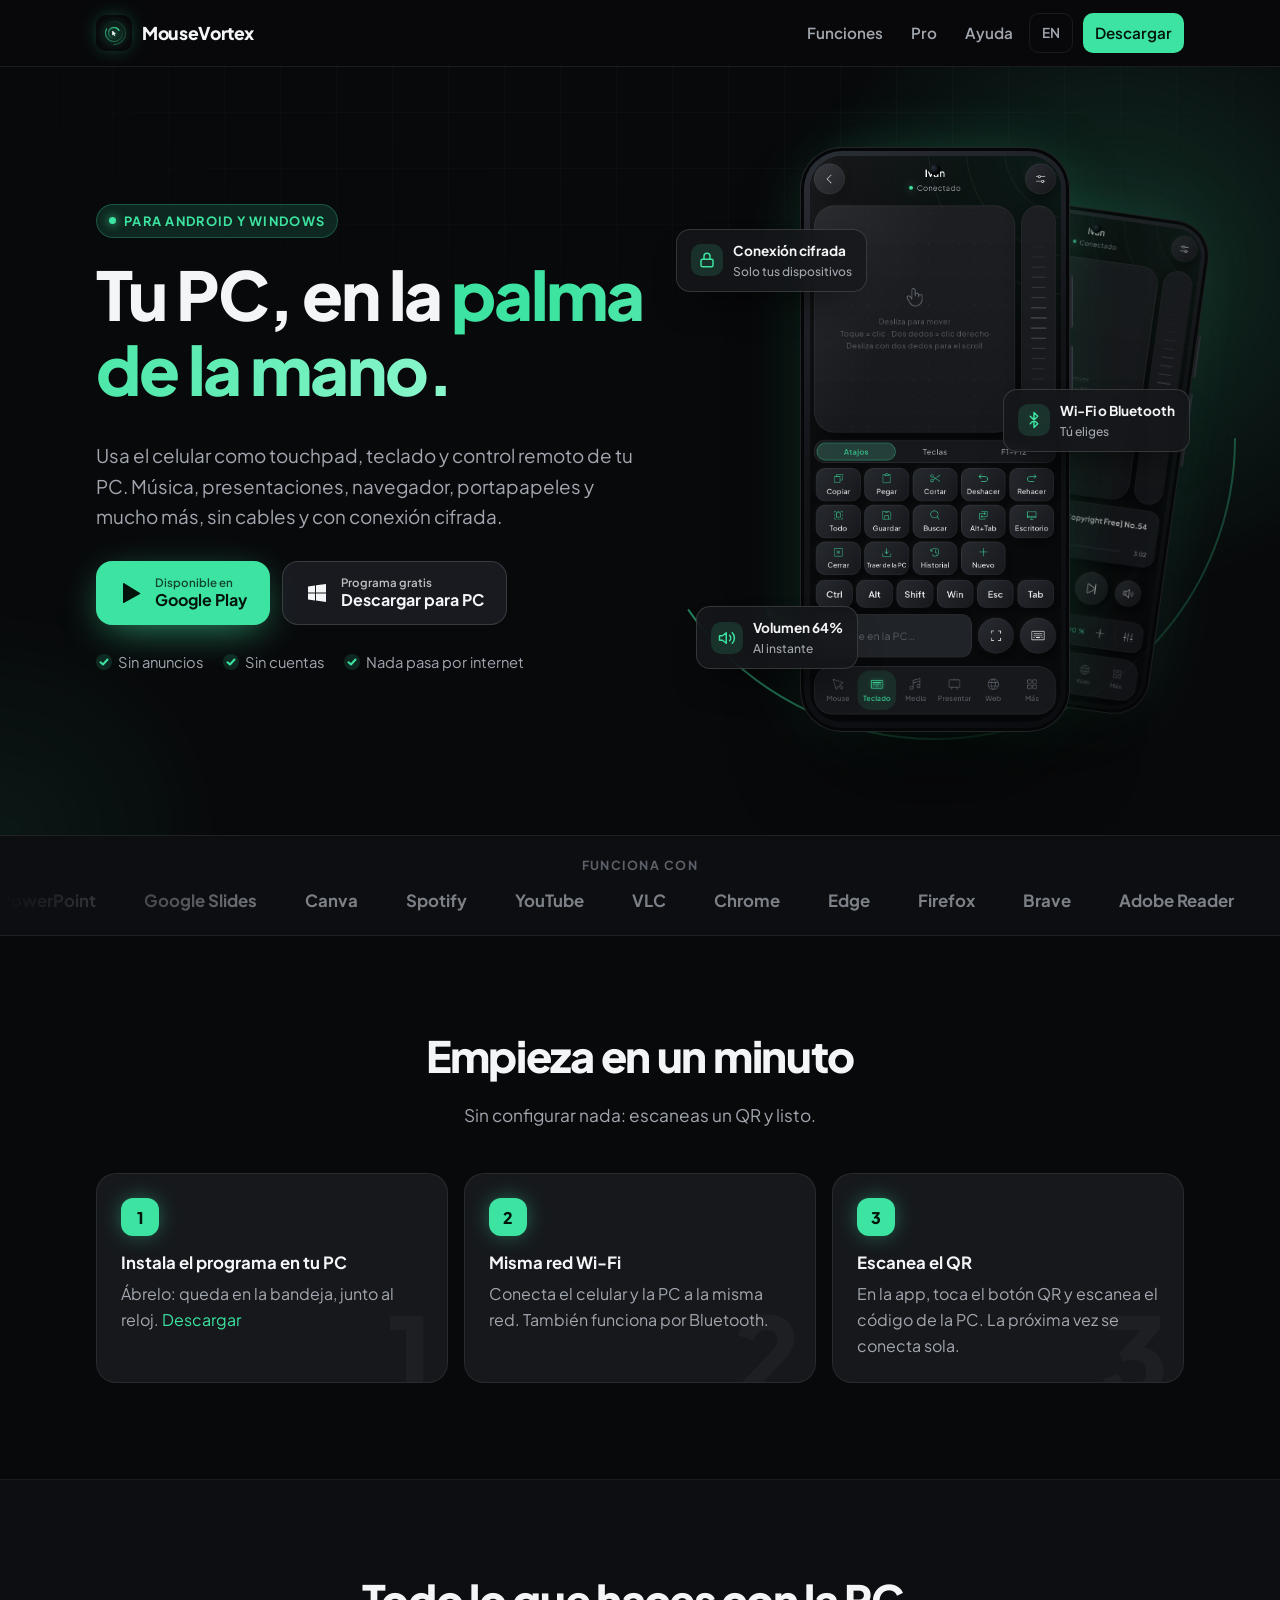
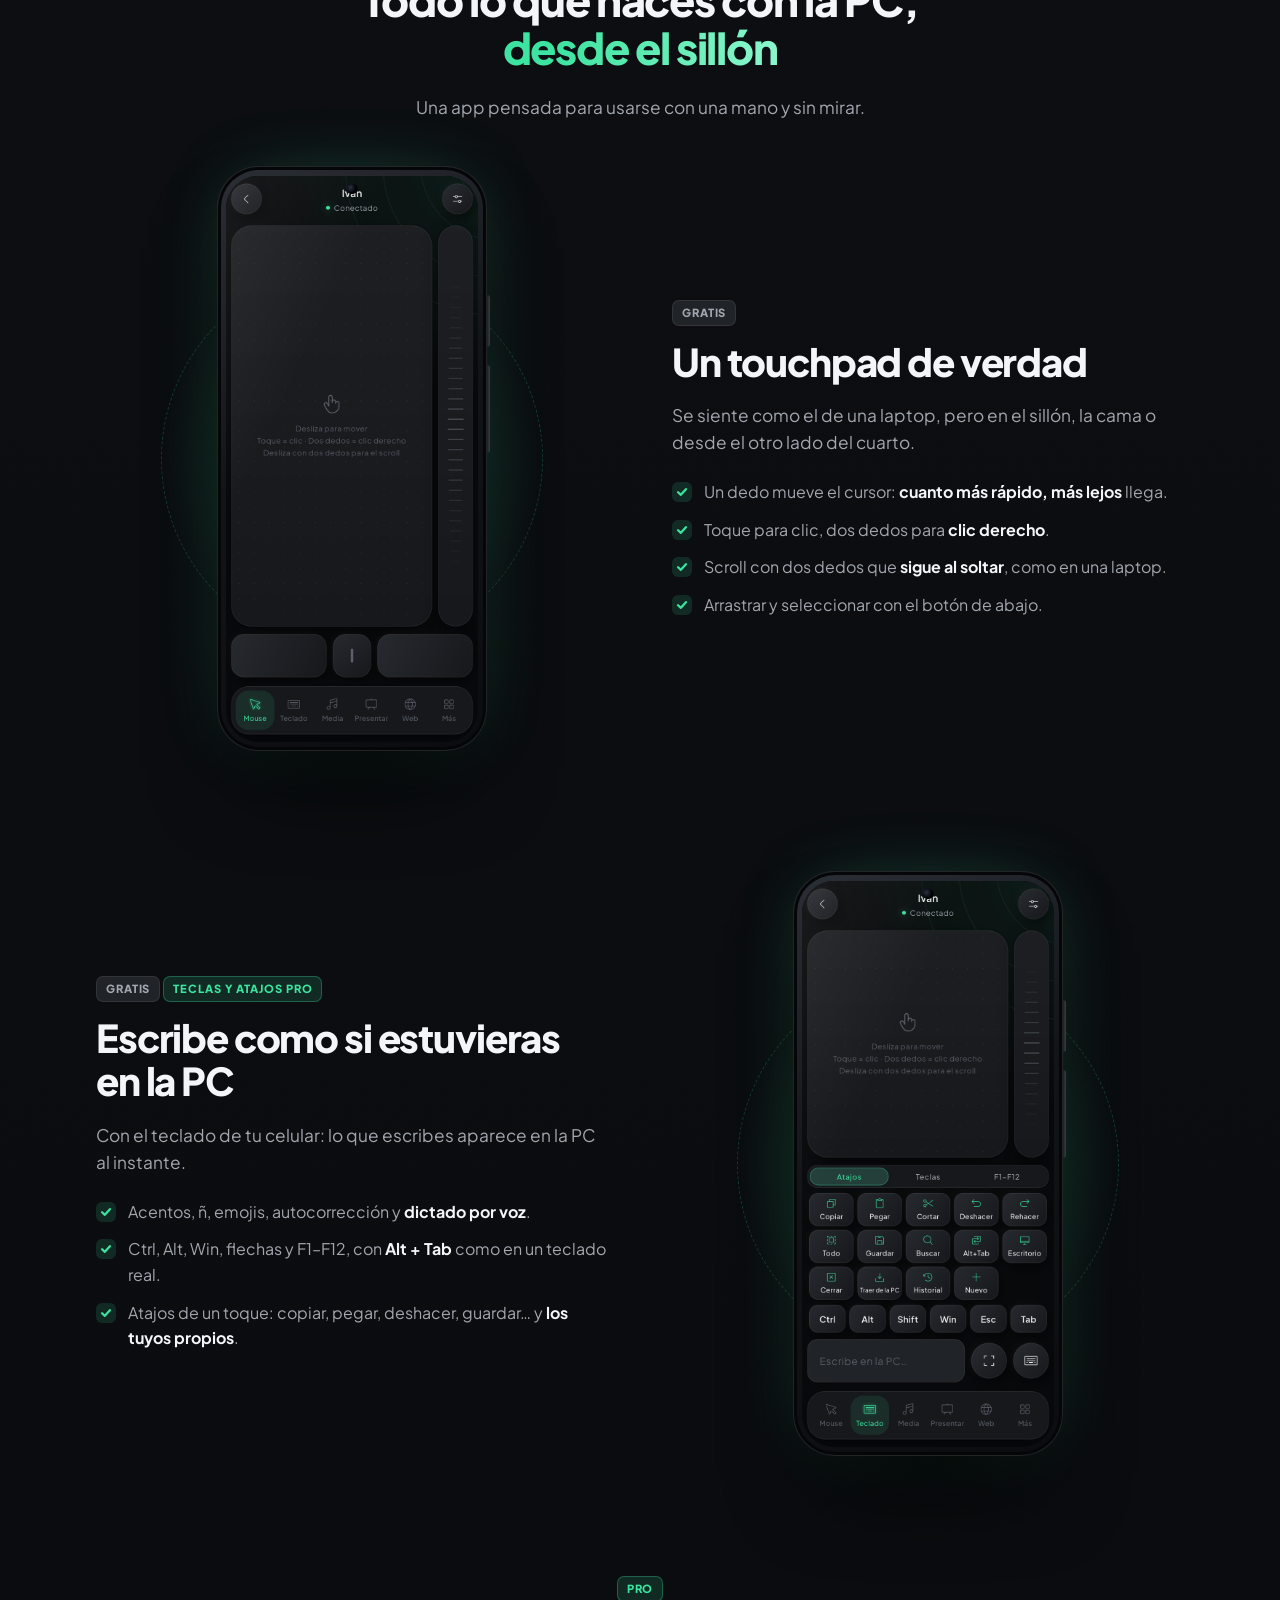
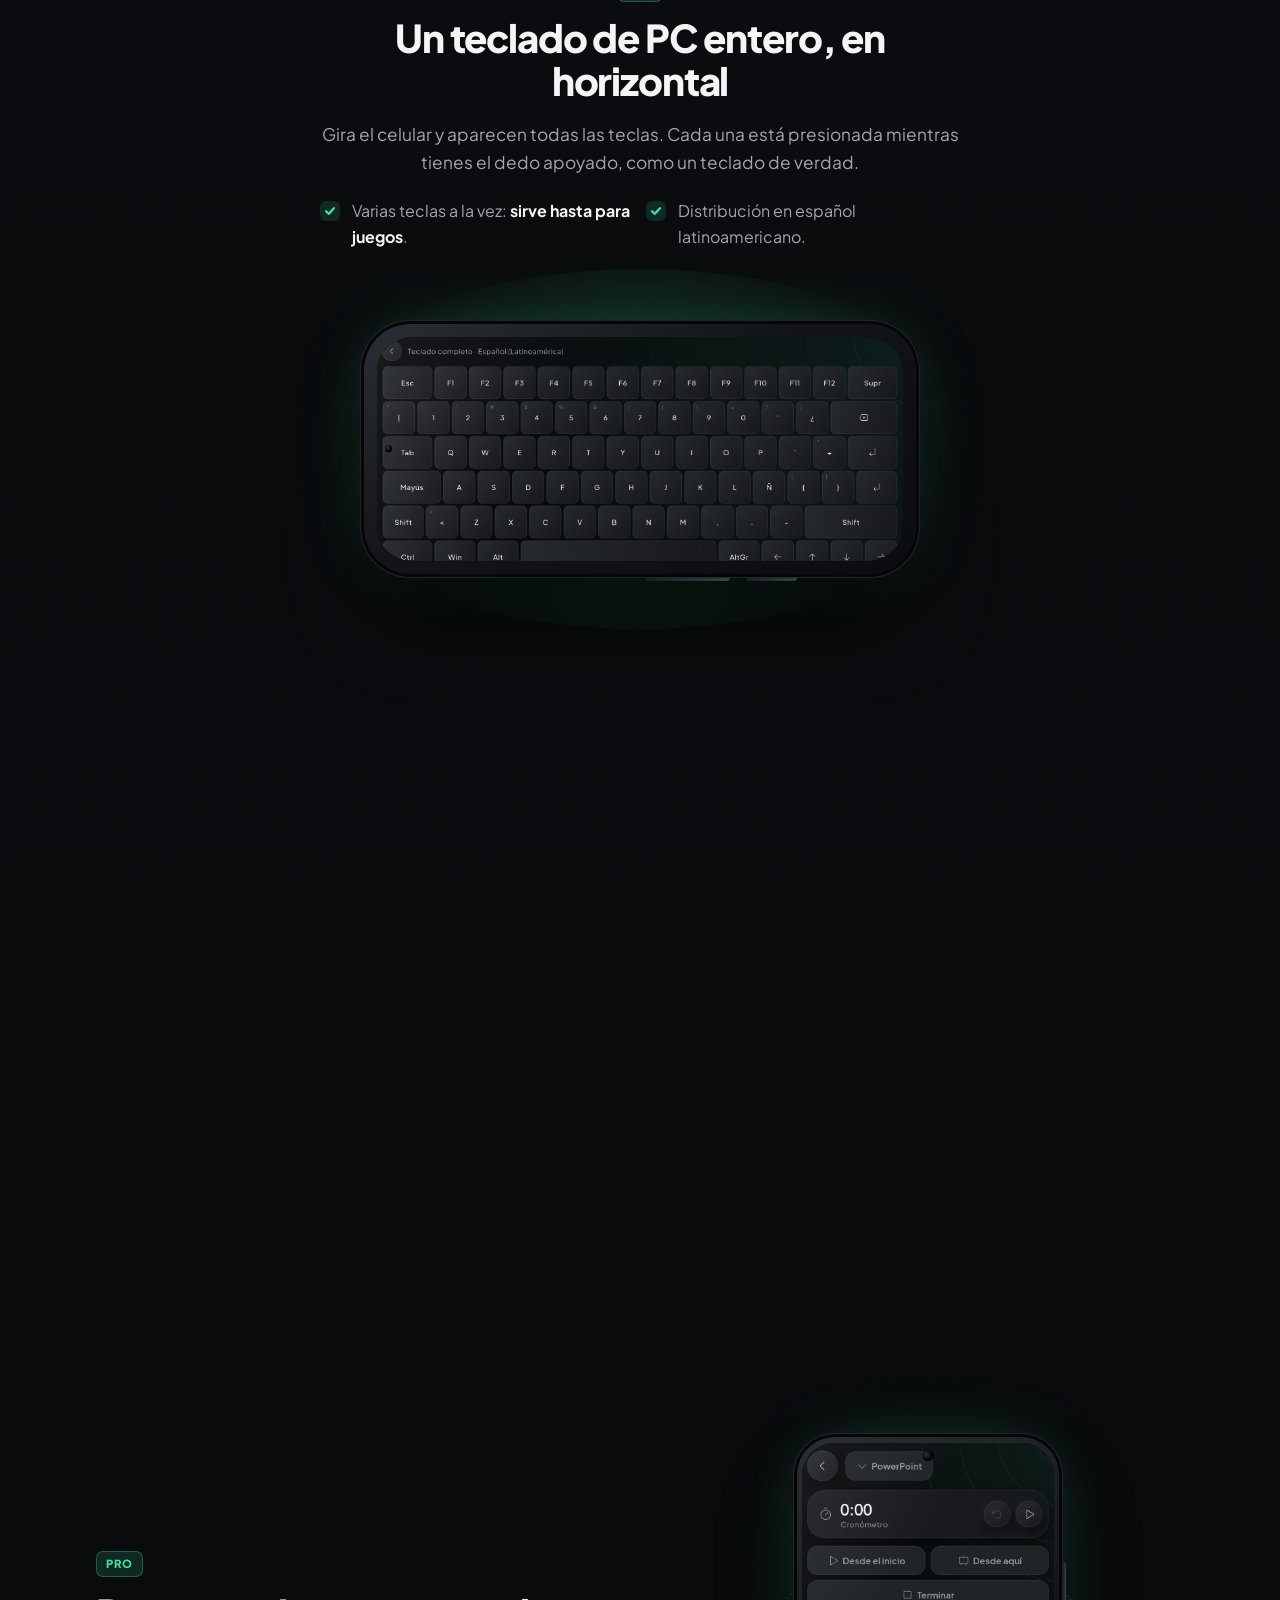
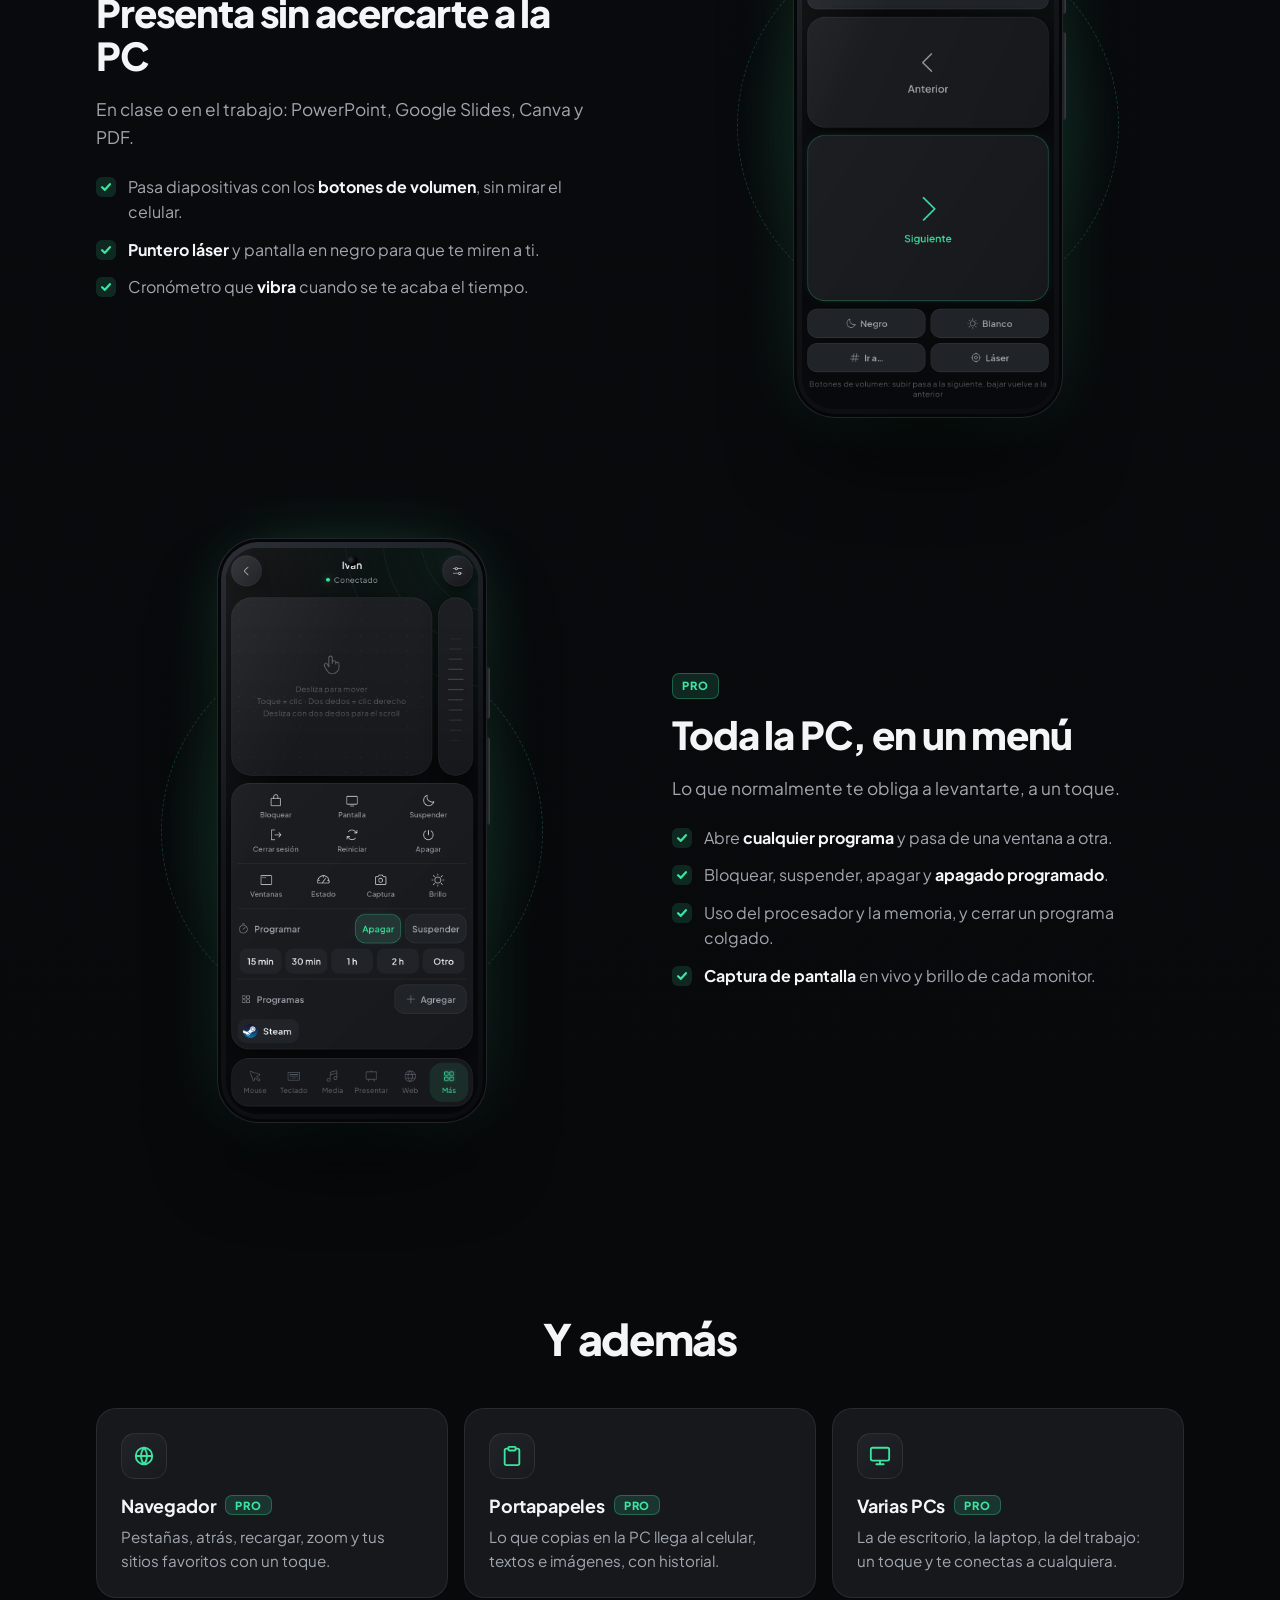
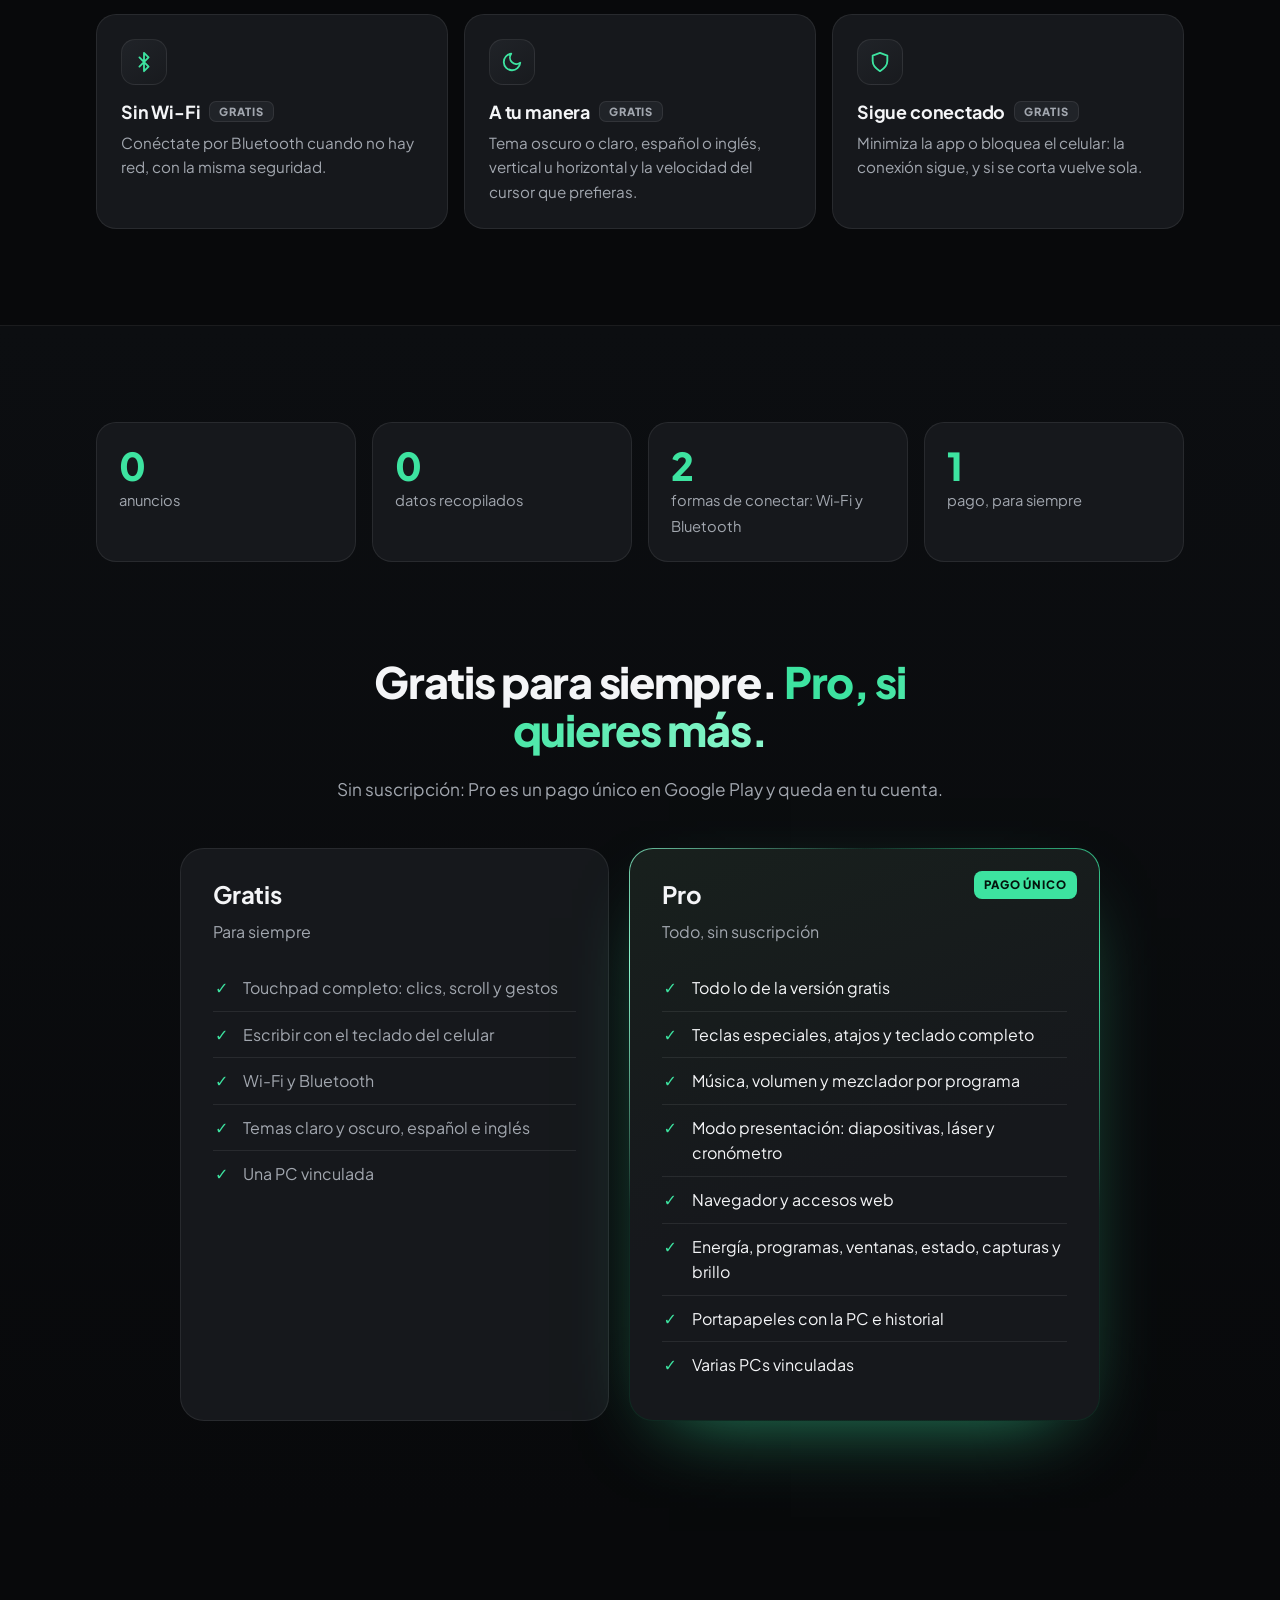
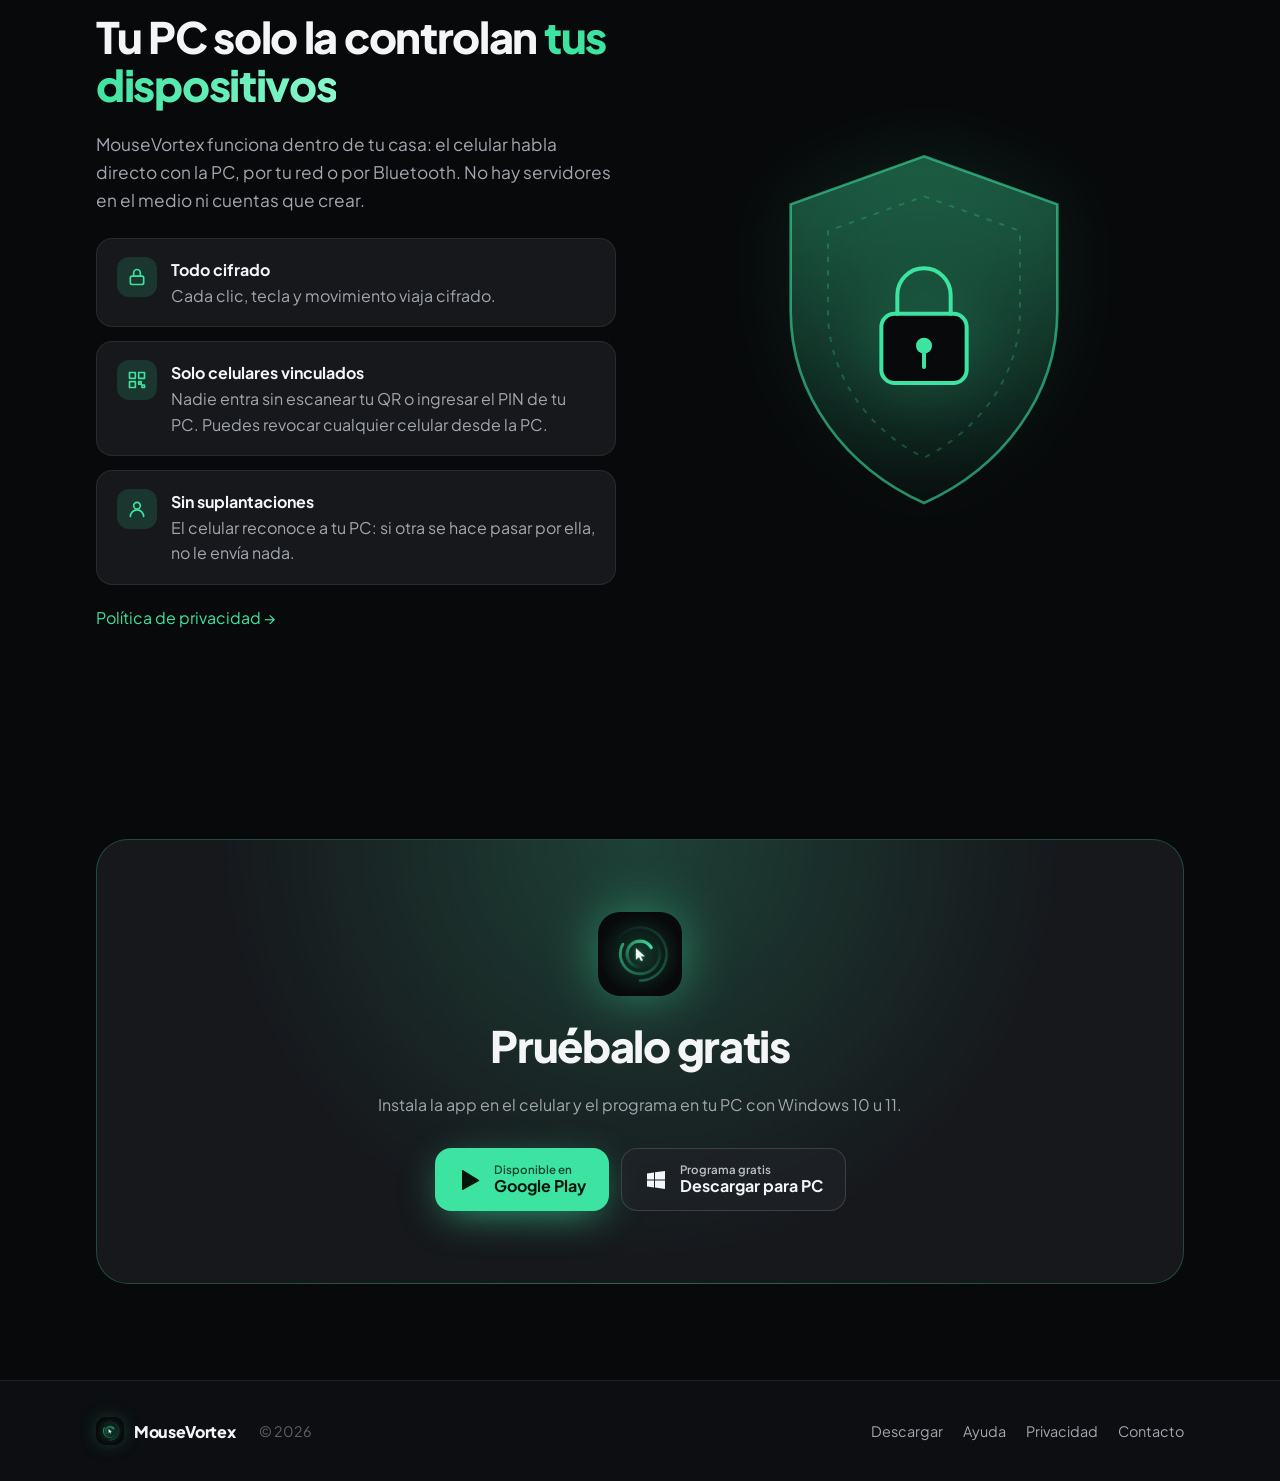
==== index.html @ 0d614ac1 "Web de MouseVortex: inicio, descarga, ayuda y privacidad (es/en) Sitio estático en web/ para GitHub " ====
<!doctype html>
<html lang="es" class="no-js">
<head>
  <meta charset="utf-8">
  <meta name="viewport" content="width=device-width, initial-scale=1">
  <title>MouseVortex — Controla tu PC desde el celular</title>
  <meta name="description" content="Usa tu celular como touchpad, teclado y control remoto de tu PC. Música, presentaciones, navegador, apagado programado y más, sin cables y con conexión cifrada.">
  <meta name="theme-color" content="#08090b">
  <meta property="og:title" content="MouseVortex — Tu PC, en la palma de la mano">
  <meta property="og:description" content="Touchpad, teclado, música, presentaciones y mucho más desde el celular. Sin cables y con conexión cifrada.">
  <meta property="og:image" content="img/icon.png">
  <link rel="icon" href="img/favicon.png">
  <link rel="alternate" hreflang="en" href="en/">
  <link rel="preconnect" href="https://fonts.googleapis.com">
  <link rel="preconnect" href="https://fonts.gstatic.com" crossorigin>
  <link href="https://fonts.googleapis.com/css2?family=Plus+Jakarta+Sans:wght@400;500;600;700;800&display=swap" rel="stylesheet">
  <link rel="stylesheet" href="style.css">
  <script>
    document.documentElement.className = "";
    // Si falta una captura, se ve la pantalla dibujada que hay debajo.
    function vxShot(img) {
      var fallback = img.getAttribute("data-fallback");
      if (fallback) { img.removeAttribute("data-fallback"); img.src = fallback; return; }
      var target = img.getAttribute("data-remove");
      (target ? img.closest(target) : img).remove();
    }
  </script>
  <script src="site.js" defer></script>
</head>
<body>
  <header class="top">
    <div class="wrap">
      <a class="brand" href="./"><img src="img/icon.png" alt=""><span>MouseVortex</span></a>
      <nav class="nav">
        <a class="hide-sm" href="#funciones">Funciones</a>
        <a class="hide-sm" href="#pro">Pro</a>
        <a href="ayuda.html">Ayuda</a>
        <a class="lang" href="en/" lang="en">EN</a>
        <a class="get" href="descargar.html">Descargar</a>
      </nav>
    </div>
  </header>

  <main>
    <div class="hero">
      <div class="wrap">
        <div>
          <span class="eyebrow reveal"><i></i>Para Android y Windows</span>
          <h1 class="reveal d1">Tu PC, en la <span class="glow-text">palma de la mano.</span></h1>
          <p class="lead reveal d2">Usa el celular como touchpad, teclado y control remoto de tu PC. Música, presentaciones, navegador, portapapeles y mucho más, sin cables y con conexión cifrada.</p>
          <div class="actions reveal d2">
            <a class="btn primary" href="https://play.google.com/store/apps/details?id=com.mousevortex.app">
              <svg viewBox="0 0 24 24" fill="currentColor" aria-hidden="true"><path d="M4 2.6v18.8c0 .4.4.7.8.5L21 12.9c.4-.2.4-.8 0-1L4.8 2.1c-.4-.2-.8.1-.8.5z"/></svg>
              <span class="label"><small>Disponible en</small>Google Play</span>
            </a>
            <a class="btn" href="descargar.html">
              <svg viewBox="0 0 24 24" fill="currentColor" aria-hidden="true"><path d="M3 5.5 10 4.5v7H3zM11 4.3 21 3v8.5H11zM3 12.5h7v7l-7-1zM11 12.5h10V21l-10-1.4z"/></svg>
              <span class="label"><small>Programa gratis</small>Descargar para PC</span>
            </a>
          </div>
          <div class="badges reveal d2">
            <span>Sin anuncios</span>
            <span>Sin cuentas</span>
            <span>Nada pasa por internet</span>
          </div>
        </div>

        <div class="hero-visual">
          <svg class="rings" viewBox="0 0 640 640" aria-hidden="true">
            <defs>
              <linearGradient id="rg" x1="0" y1="0" x2="1" y2="1">
                <stop offset="0" stop-color="#3de3a0" stop-opacity="0"/>
                <stop offset="0.5" stop-color="#3de3a0" stop-opacity="0.6"/>
                <stop offset="1" stop-color="#3de3a0" stop-opacity="0.05"/>
              </linearGradient>
            </defs>
            <circle class="r1" cx="320" cy="320" r="300" stroke="url(#rg)" stroke-width="2" stroke-dasharray="760 1125"/>
            <circle class="r2" cx="320" cy="320" r="240" stroke="url(#rg)" stroke-width="8" stroke-dasharray="560 948" opacity="0.5"/>
            <circle class="r3" cx="320" cy="320" r="180" stroke="url(#rg)" stroke-width="14" stroke-dasharray="330 801" opacity="0.35"/>
          </svg>

          <div class="stack">
            <div class="device back" aria-hidden="true">
              <div class="device-screen">
                <div class="mock"><div class="status"><i></i>Reproduciendo</div><div class="pad"></div><div class="dock"><span></span><span class="on"></span><span></span><span></span><span></span></div></div>
                <img class="shot" src="img/capturas/es/multimedia.png" alt="" onerror="vxShot(this)">
              </div>
            </div>
            <div class="device front">
              <div class="device-screen">
                <div class="mock"><div class="status"><i></i>Conectado a Mi PC</div><div class="pad"><div class="trail"></div><div class="bar"></div></div><div class="clicks"><span></span><span></span><span></span></div><div class="dock"><span class="on"></span><span></span><span></span><span></span><span></span></div></div>
                <img class="shot" src="img/capturas/es/teclado.png" alt="MouseVortex en el celular: touchpad, atajos y teclado" onerror="vxShot(this)">
              </div>
            </div>
          </div>

          <div class="chip c1"><span class="dot"><svg viewBox="0 0 24 24" fill="none" stroke="currentColor" stroke-width="2" stroke-linecap="round" stroke-linejoin="round"><rect x="4" y="11" width="16" height="10" rx="2"/><path d="M8 11V7a4 4 0 0 1 8 0v4"/></svg></span><span>Conexión cifrada<small>Solo tus dispositivos</small></span></div>
          <div class="chip c2"><span class="dot"><svg viewBox="0 0 24 24" fill="none" stroke="currentColor" stroke-width="2" stroke-linecap="round" stroke-linejoin="round"><path d="m7 7 10 10-5 5V2l5 5L7 17"/></svg></span><span>Wi-Fi o Bluetooth<small>Tú eliges</small></span></div>
          <div class="chip c3"><span class="dot"><svg viewBox="0 0 24 24" fill="none" stroke="currentColor" stroke-width="2" stroke-linecap="round" stroke-linejoin="round"><path d="M11 5 6 9H2v6h4l5 4z"/><path d="M15.5 8.5a5 5 0 0 1 0 7M19 5a10 10 0 0 1 0 14"/></svg></span><span>Volumen 64%<small>Al instante</small></span></div>
        </div>
      </div>
    </div>

    <div class="marquee" aria-label="Funciona con">
      <p>Funciona con</p>
      <div class="marquee-track">
        <span>PowerPoint</span><span>Google Slides</span><span>Canva</span><span>Spotify</span><span>YouTube</span><span>VLC</span><span>Chrome</span><span>Edge</span><span>Firefox</span><span>Brave</span><span>Adobe Reader</span><span>Windows 10 y 11</span>
        <span aria-hidden="true">PowerPoint</span><span aria-hidden="true">Google Slides</span><span aria-hidden="true">Canva</span><span aria-hidden="true">Spotify</span><span aria-hidden="true">YouTube</span><span aria-hidden="true">VLC</span><span aria-hidden="true">Chrome</span><span aria-hidden="true">Edge</span><span aria-hidden="true">Firefox</span><span aria-hidden="true">Brave</span><span aria-hidden="true">Adobe Reader</span><span aria-hidden="true">Windows 10 y 11</span>
      </div>
    </div>

    <section>
      <div class="wrap">
        <div class="section-head center reveal">
          <h2>Empieza en un minuto</h2>
          <p>Sin configurar nada: escaneas un QR y listo.</p>
        </div>
        <ol class="steps">
          <li class="reveal"><strong>Instala el programa en tu PC</strong>Ábrelo: queda en la bandeja, junto al reloj. <a href="descargar.html">Descargar</a></li>
          <li class="reveal d1"><strong>Misma red Wi-Fi</strong>Conecta el celular y la PC a la misma red. También funciona por Bluetooth.</li>
          <li class="reveal d2"><strong>Escanea el QR</strong>En la app, toca el botón QR y escanea el código de la PC. La próxima vez se conecta sola.</li>
        </ol>
      </div>
    </section>

    <section class="alt" id="funciones">
      <div class="wrap">
        <div class="section-head center reveal">
          <h2>Todo lo que haces con la PC, <span class="glow-text">desde el sillón</span></h2>
          <p>Una app pensada para usarse con una mano y sin mirar.</p>
        </div>

        <div class="showcase">
          <div class="feature">
            <div class="feature-media reveal">
              <div class="device">
                <div class="device-screen">
                  <div class="mock"><div class="status"><i></i>Conectado a Mi PC</div><div class="pad"><div class="trail"></div><div class="bar"></div></div><div class="clicks"><span></span><span></span><span></span></div><div class="dock"><span class="on"></span><span></span><span></span><span></span><span></span></div></div>
                  <img class="shot" src="img/capturas/es/touchpad.png" alt="Pantalla del touchpad" loading="lazy" onerror="vxShot(this)">
                </div>
              </div>
            </div>
            <div class="feature-text reveal d1">
              <span class="tag free">GRATIS</span>
              <h2>Un touchpad de verdad</h2>
              <p>Se siente como el de una laptop, pero en el sillón, la cama o desde el otro lado del cuarto.</p>
              <ul>
                <li><span>Un dedo mueve el cursor: <strong>cuanto más rápido, más lejos</strong> llega.</span></li>
                <li><span>Toque para clic, dos dedos para <strong>clic derecho</strong>.</span></li>
                <li><span>Scroll con dos dedos que <strong>sigue al soltar</strong>, como en una laptop.</span></li>
                <li><span>Arrastrar y seleccionar con el botón de abajo.</span></li>
              </ul>
            </div>
          </div>

          <div class="feature flip">
            <div class="feature-media reveal">
              <div class="device">
                <div class="device-screen">
                  <div class="mock keys"><div class="status"><i></i>Teclado</div><div class="pad"><div class="trail"></div></div><div class="kb"><span></span><span></span><span></span><span></span><span></span><span></span><span></span><span></span><span></span><span></span><span></span><span></span><span></span><span></span><span></span><span></span><span></span><span></span><span></span><span></span><span></span><span></span><span></span><span></span><span></span><span></span><span></span><span></span><span></span><span></span></div></div>
                  <img class="shot" src="img/capturas/es/teclado.png" alt="Menú Teclado con teclas especiales y atajos" loading="lazy" onerror="vxShot(this)">
                </div>
              </div>
            </div>
            <div class="feature-text reveal d1">
              <span class="tag free">GRATIS</span> <span class="tag pro">TECLAS Y ATAJOS PRO</span>
              <h2>Escribe como si estuvieras en la PC</h2>
              <p>Con el teclado de tu celular: lo que escribes aparece en la PC al instante.</p>
              <ul>
                <li><span>Acentos, ñ, emojis, autocorrección y <strong>dictado por voz</strong>.</span></li>
                <li><span>Ctrl, Alt, Win, flechas y F1–F12, con <strong>Alt + Tab</strong> como en un teclado real.</span></li>
                <li><span>Atajos de un toque: copiar, pegar, deshacer, guardar… y <strong>los tuyos propios</strong>.</span></li>
              </ul>
            </div>
          </div>

          <div class="feature wide">
            <div class="feature-text reveal">
              <span class="tag pro">PRO</span>
              <h2>Un teclado de PC entero, en horizontal</h2>
              <p>Gira el celular y aparecen todas las teclas. Cada una está presionada mientras tienes el dedo apoyado, como un teclado de verdad.</p>
              <ul>
                <li><span>Varias teclas a la vez: <strong>sirve hasta para juegos</strong>.</span></li>
                <li><span>Distribución en español latinoamericano.</span></li>
              </ul>
            </div>
            <div class="feature-media reveal d1">
              <div class="device landscape">
                <div class="device-screen">
                  <div class="mock wide"><div class="kb"><span></span><span></span><span></span><span></span><span></span><span></span><span></span><span></span><span></span><span></span><span></span><span></span><span></span><span></span><span></span><span></span><span></span><span></span><span></span><span></span><span></span><span></span><span></span><span></span><span></span><span></span><span></span><span></span><span></span><span></span><span></span><span></span><span></span><span></span><span></span><span></span><span></span><span></span><span></span><span></span><span></span><span></span><span></span><span></span><span></span><span></span><span></span><span></span><span></span><span></span><span></span><span></span><span></span><span></span><span></span><span></span><span></span><span></span><span></span><span></span><span></span><span></span><span></span><span></span><span></span><span></span><span></span><span></span><span></span><span></span><span></span><span></span><span></span><span></span><span></span></div></div>
                  <img class="shot" src="img/capturas/es/teclado-completo.png" alt="Teclado completo en horizontal" loading="lazy" onerror="vxShot(this)">
                </div>
              </div>
            </div>
          </div>

          <div class="feature">
            <div class="feature-media reveal">
              <div class="device">
                <div class="device-screen">
                  <div class="mock"><div class="status"><i></i>Reproduciendo</div><div class="pad"></div><div class="dock"><span></span><span class="on"></span><span></span><span></span><span></span></div></div>
                  <img class="shot" src="img/capturas/es/multimedia.png" alt="Menú Multimedia con la canción que suena" loading="lazy" onerror="vxShot(this)">
                </div>
              </div>
            </div>
            <div class="feature-text reveal d1">
              <span class="tag pro">PRO</span>
              <h2>Tu música y tus videos, sin levantarte</h2>
              <p>Funciona con Spotify, YouTube, VLC y cualquier reproductor.</p>
              <ul>
                <li><span>Canción, artista, <strong>carátula</strong> y barra de tiempo para adelantar.</span></li>
                <li><span><strong>Volumen exacto</strong> de la PC, que se actualiza solo.</span></li>
                <li><span>Un <strong>mezclador</strong> para el volumen de cada programa.</span></li>
              </ul>
            </div>
          </div>

          <div class="feature flip">
            <div class="feature-media reveal">
              <div class="device">
                <div class="device-screen">
                  <div class="mock"><div class="status"><i></i>Presentar</div><div class="pad"></div><div class="clicks"><span></span><span></span><span></span></div><div class="dock"><span></span><span></span><span></span><span></span><span class="on"></span></div></div>
                  <img class="shot" src="img/capturas/es/presentar.png" alt="Modo presentación" loading="lazy" onerror="vxShot(this)">
                </div>
              </div>
            </div>
            <div class="feature-text reveal d1">
              <span class="tag pro">PRO</span>
              <h2>Presenta sin acercarte a la PC</h2>
              <p>En clase o en el trabajo: PowerPoint, Google Slides, Canva y PDF.</p>
              <ul>
                <li><span>Pasa diapositivas con los <strong>botones de volumen</strong>, sin mirar el celular.</span></li>
                <li><span><strong>Puntero láser</strong> y pantalla en negro para que te miren a ti.</span></li>
                <li><span>Cronómetro que <strong>vibra</strong> cuando se te acaba el tiempo.</span></li>
              </ul>
            </div>
          </div>

          <div class="feature">
            <div class="feature-media reveal">
              <div class="device">
                <div class="device-screen">
                  <div class="mock"><div class="status"><i></i>Más</div><div class="pad"></div><div class="dock"><span></span><span></span><span></span><span class="on"></span><span></span></div></div>
                  <img class="shot" src="img/capturas/es/mas.png" alt="Menú Más con energía, programas y ventanas" loading="lazy" onerror="vxShot(this)">
                </div>
              </div>
            </div>
            <div class="feature-text reveal d1">
              <span class="tag pro">PRO</span>
              <h2>Toda la PC, en un menú</h2>
              <p>Lo que normalmente te obliga a levantarte, a un toque.</p>
              <ul>
                <li><span>Abre <strong>cualquier programa</strong> y pasa de una ventana a otra.</span></li>
                <li><span>Bloquear, suspender, apagar y <strong>apagado programado</strong>.</span></li>
                <li><span>Uso del procesador y la memoria, y cerrar un programa colgado.</span></li>
                <li><span><strong>Captura de pantalla</strong> en vivo y brillo de cada monitor.</span></li>
              </ul>
            </div>
          </div>
        </div>
      </div>
    </section>

    <section>
      <div class="wrap">
        <div class="section-head center reveal">
          <h2>Y además</h2>
        </div>
        <div class="grid">
          <div class="card reveal">
            <div class="icon"><svg viewBox="0 0 24 24" fill="none" stroke="currentColor" stroke-width="2" stroke-linecap="round" stroke-linejoin="round"><circle cx="12" cy="12" r="9"/><path d="M3 12h18M12 3a14 14 0 0 1 0 18M12 3a14 14 0 0 0 0 18"/></svg></div>
            <h3>Navegador <span class="tag pro">PRO</span></h3>
            <p>Pestañas, atrás, recargar, zoom y tus sitios favoritos con un toque.</p>
          </div>
          <div class="card reveal d1">
            <div class="icon"><svg viewBox="0 0 24 24" fill="none" stroke="currentColor" stroke-width="2" stroke-linecap="round" stroke-linejoin="round"><rect x="8" y="2" width="8" height="4" rx="1"/><path d="M16 4h2a2 2 0 0 1 2 2v14a2 2 0 0 1-2 2H6a2 2 0 0 1-2-2V6a2 2 0 0 1 2-2h2"/></svg></div>
            <h3>Portapapeles <span class="tag pro">PRO</span></h3>
            <p>Lo que copias en la PC llega al celular, textos e imágenes, con historial.</p>
          </div>
          <div class="card reveal d2">
            <div class="icon"><svg viewBox="0 0 24 24" fill="none" stroke="currentColor" stroke-width="2" stroke-linecap="round" stroke-linejoin="round"><rect x="2" y="3" width="20" height="14" rx="2"/><path d="M8 21h8M12 17v4"/></svg></div>
            <h3>Varias PCs <span class="tag pro">PRO</span></h3>
            <p>La de escritorio, la laptop, la del trabajo: un toque y te conectas a cualquiera.</p>
          </div>
          <div class="card reveal">
            <div class="icon"><svg viewBox="0 0 24 24" fill="none" stroke="currentColor" stroke-width="2" stroke-linecap="round" stroke-linejoin="round"><path d="m7 7 10 10-5 5V2l5 5L7 17"/></svg></div>
            <h3>Sin Wi-Fi <span class="tag free">GRATIS</span></h3>
            <p>Conéctate por Bluetooth cuando no hay red, con la misma seguridad.</p>
          </div>
          <div class="card reveal d1">
            <div class="icon"><svg viewBox="0 0 24 24" fill="none" stroke="currentColor" stroke-width="2" stroke-linecap="round" stroke-linejoin="round"><path d="M21 12.8A9 9 0 1 1 11.2 3a7 7 0 0 0 9.8 9.8z"/></svg></div>
            <h3>A tu manera <span class="tag free">GRATIS</span></h3>
            <p>Tema oscuro o claro, español o inglés, vertical u horizontal y la velocidad del cursor que prefieras.</p>
          </div>
          <div class="card reveal d2">
            <div class="icon"><svg viewBox="0 0 24 24" fill="none" stroke="currentColor" stroke-width="2" stroke-linecap="round" stroke-linejoin="round"><path d="M12 22c5-3 8-6.5 8-11V5l-8-3-8 3v6c0 4.5 3 8 8 11z"/></svg></div>
            <h3>Sigue conectado <span class="tag free">GRATIS</span></h3>
            <p>Minimiza la app o bloquea el celular: la conexión sigue, y si se corta vuelve sola.</p>
          </div>
        </div>
      </div>
    </section>

    <section class="alt" id="pro">
      <div class="wrap">
        <div class="stats reveal" style="margin-bottom: 96px">
          <div class="stat"><b>0</b><span>anuncios</span></div>
          <div class="stat"><b>0</b><span>datos recopilados</span></div>
          <div class="stat"><b>2</b><span>formas de conectar: Wi-Fi y Bluetooth</span></div>
          <div class="stat"><b>1</b><span>pago, para siempre</span></div>
        </div>

        <div class="section-head center reveal">
          <h2>Gratis para siempre. <span class="glow-text">Pro, si quieres más.</span></h2>
          <p>Sin suscripción: Pro es un pago único en Google Play y queda en tu cuenta.</p>
        </div>
        <div class="plans">
          <div class="plan reveal">
            <h3>Gratis</h3>
            <p class="price">Para siempre</p>
            <ul>
              <li>Touchpad completo: clics, scroll y gestos</li>
              <li>Escribir con el teclado del celular</li>
              <li>Wi-Fi y Bluetooth</li>
              <li>Temas claro y oscuro, español e inglés</li>
              <li>Una PC vinculada</li>
            </ul>
          </div>
          <div class="plan pro reveal d1">
            <span class="ribbon">PAGO ÚNICO</span>
            <h3>Pro</h3>
            <p class="price">Todo, sin suscripción</p>
            <ul>
              <li>Todo lo de la versión gratis</li>
              <li>Teclas especiales, atajos y teclado completo</li>
              <li>Música, volumen y mezclador por programa</li>
              <li>Modo presentación: diapositivas, láser y cronómetro</li>
              <li>Navegador y accesos web</li>
              <li>Energía, programas, ventanas, estado, capturas y brillo</li>
              <li>Portapapeles con la PC e historial</li>
              <li>Varias PCs vinculadas</li>
            </ul>
          </div>
        </div>
      </div>
    </section>

    <section>
      <div class="wrap split">
        <div class="reveal">
          <h2>Tu PC solo la controlan <span class="glow-text">tus dispositivos</span></h2>
          <p style="color: var(--text-2); font-size: 1.08rem">MouseVortex funciona dentro de tu casa: el celular habla directo con la PC, por tu red o por Bluetooth. No hay servidores en el medio ni cuentas que crear.</p>
          <ul class="checks" style="margin-top: 24px">
            <li><span class="icon"><svg viewBox="0 0 24 24" fill="none" stroke="currentColor" stroke-width="2" stroke-linecap="round" stroke-linejoin="round"><rect x="4" y="11" width="16" height="10" rx="2"/><path d="M8 11V7a4 4 0 0 1 8 0v4"/></svg></span><span><strong>Todo cifrado</strong>Cada clic, tecla y movimiento viaja cifrado.</span></li>
            <li><span class="icon"><svg viewBox="0 0 24 24" fill="none" stroke="currentColor" stroke-width="2" stroke-linecap="round" stroke-linejoin="round"><rect x="3" y="3" width="7" height="7"/><rect x="14" y="3" width="7" height="7"/><rect x="3" y="14" width="7" height="7"/><path d="M14 14h3v3h-3zM18 18h3v3h-3z"/></svg></span><span><strong>Solo celulares vinculados</strong>Nadie entra sin escanear tu QR o ingresar el PIN de tu PC. Puedes revocar cualquier celular desde la PC.</span></li>
            <li><span class="icon"><svg viewBox="0 0 24 24" fill="none" stroke="currentColor" stroke-width="2" stroke-linecap="round" stroke-linejoin="round"><circle cx="12" cy="8" r="4"/><path d="M4 21a8 8 0 0 1 16 0"/></svg></span><span><strong>Sin suplantaciones</strong>El celular reconoce a tu PC: si otra se hace pasar por ella, no le envía nada.</span></li>
          </ul>
          <p style="margin-top: 20px"><a href="privacidad.html">Política de privacidad →</a></p>
        </div>
        <div class="shield reveal d1" aria-hidden="true">
          <svg viewBox="0 0 240 280">
            <defs>
              <linearGradient id="sg" x1="0" y1="0" x2="0" y2="1">
                <stop offset="0" stop-color="#3de3a0" stop-opacity="0.35"/>
                <stop offset="1" stop-color="#3de3a0" stop-opacity="0.02"/>
              </linearGradient>
            </defs>
            <path d="M120 10 220 46v80c0 64-42 118-100 144C62 244 20 190 20 126V46z" fill="url(#sg)" stroke="#3de3a0" stroke-opacity="0.6" stroke-width="2"/>
            <path d="M120 40 192 66v60c0 48-30 89-72 110-42-21-72-62-72-110V66z" fill="none" stroke="#3de3a0" stroke-opacity="0.25" stroke-width="1.5" stroke-dasharray="4 6"/>
            <rect x="88" y="128" width="64" height="52" rx="10" fill="#08090b" stroke="#3de3a0" stroke-width="3"/>
            <path d="M100 128v-14a20 20 0 0 1 40 0v14" fill="none" stroke="#3de3a0" stroke-width="3" stroke-linecap="round"/>
            <circle cx="120" cy="152" r="6" fill="#3de3a0"/>
            <path d="M120 158v10" stroke="#3de3a0" stroke-width="3" stroke-linecap="round"/>
          </svg>
        </div>
      </div>
    </section>

    <section class="cta">
      <div class="wrap">
        <div class="box reveal">
          <img src="img/icon.png" alt="">
          <h2>Pruébalo gratis</h2>
          <p>Instala la app en el celular y el programa en tu PC con Windows 10 u 11.</p>
          <div class="actions">
            <a class="btn primary" href="https://play.google.com/store/apps/details?id=com.mousevortex.app">
              <svg viewBox="0 0 24 24" fill="currentColor" aria-hidden="true"><path d="M4 2.6v18.8c0 .4.4.7.8.5L21 12.9c.4-.2.4-.8 0-1L4.8 2.1c-.4-.2-.8.1-.8.5z"/></svg>
              <span class="label"><small>Disponible en</small>Google Play</span>
            </a>
            <a class="btn" href="descargar.html">
              <svg viewBox="0 0 24 24" fill="currentColor" aria-hidden="true"><path d="M3 5.5 10 4.5v7H3zM11 4.3 21 3v8.5H11zM3 12.5h7v7l-7-1zM11 12.5h10V21l-10-1.4z"/></svg>
              <span class="label"><small>Programa gratis</small>Descargar para PC</span>
            </a>
          </div>
        </div>
      </div>
    </section>
  </main>

  <footer>
    <div class="wrap">
      <a class="brand" href="./"><img src="img/icon.png" alt=""><span>MouseVortex</span></a>
      <span>© 2026</span>
      <nav>
        <a href="descargar.html">Descargar</a>
        <a href="ayuda.html">Ayuda</a>
        <a href="privacidad.html">Privacidad</a>
        <a href="mailto:TU-CORREO@gmail.com">Contacto</a>
      </nav>
    </div>
  </footer>
</body>
</html>
---- style.css ----
/* MouseVortex — misma paleta que la app (mobile/lib/ui/theme.dart, tema oscuro). */
@property --spin {
  syntax: "<angle>";
  initial-value: 0deg;
  inherits: false;
}

:root {
  --bg: #08090b;
  --bg-2: #0c0e11;
  --surface: #16181c;
  --surface-high: #202328;
  --border: rgba(255, 255, 255, 0.08);
  --border-strong: rgba(255, 255, 255, 0.14);
  --text: #f4f5f7;
  --text-2: #a2a7af;
  --muted: #5c6169;
  --accent: #3de3a0;
  --accent-2: #8af7cc;
  --accent-dim: rgba(61, 227, 160, 0.14);
  --on-accent: #03140c;
  --radius: 20px;
  --max: 1120px;
}

* { box-sizing: border-box; }

html { scroll-behavior: smooth; }

body {
  margin: 0;
  background: var(--bg);
  color: var(--text);
  font-family: "Plus Jakarta Sans", system-ui, -apple-system, "Segoe UI", sans-serif;
  font-size: 16px;
  line-height: 1.6;
  -webkit-font-smoothing: antialiased;
  overflow-x: hidden;
}

/* Cuadrícula tenue de fondo, como una superficie técnica. */
body::before {
  content: "";
  position: fixed;
  inset: 0;
  z-index: -1;
  background-image:
    linear-gradient(rgba(255, 255, 255, 0.025) 1px, transparent 1px),
    linear-gradient(90deg, rgba(255, 255, 255, 0.025) 1px, transparent 1px);
  background-size: 56px 56px;
  mask-image: radial-gradient(ellipse 90% 60% at 50% 0%, #000 30%, transparent 75%);
  -webkit-mask-image: radial-gradient(ellipse 90% 60% at 50% 0%, #000 30%, transparent 75%);
  pointer-events: none;
}

a { color: var(--accent); text-decoration: none; }
a:hover { text-decoration: underline; }

h1, h2, h3 { line-height: 1.12; margin: 0 0 0.5em; letter-spacing: -0.03em; }
h1 { font-size: clamp(2.4rem, 6vw, 4.2rem); font-weight: 800; }
h2 { font-size: clamp(1.8rem, 4vw, 2.7rem); font-weight: 800; }
h3 { font-size: 1.12rem; font-weight: 700; letter-spacing: -0.01em; }
p { margin: 0 0 1em; }

.wrap { max-width: var(--max); margin: 0 auto; padding: 0 16px; }

.glow-text {
  background: linear-gradient(100deg, var(--accent) 10%, var(--accent-2) 50%, var(--accent) 90%);
  background-size: 200% auto;
  -webkit-background-clip: text;
  background-clip: text;
  color: transparent;
  animation: shine 6s linear infinite;
}
@keyframes shine { to { background-position: -200% center; } }

.eyebrow {
  display: inline-flex;
  align-items: center;
  gap: 8px;
  color: var(--accent);
  font-weight: 700;
  font-size: 0.8rem;
  letter-spacing: 0.1em;
  text-transform: uppercase;
  margin-bottom: 18px;
  padding: 6px 12px;
  border-radius: 999px;
  background: var(--accent-dim);
  border: 1px solid rgba(61, 227, 160, 0.25);
}
.eyebrow i { width: 7px; height: 7px; border-radius: 50%; background: var(--accent); box-shadow: 0 0 10px var(--accent); animation: pulse 2s ease-in-out infinite; }
@keyframes pulse { 50% { opacity: 0.35; } }

/* ---------- Cabecera ---------- */
.top {
  position: sticky;
  top: 0;
  z-index: 20;
  background: rgba(8, 9, 11, 0.75);
  backdrop-filter: blur(14px) saturate(140%);
  -webkit-backdrop-filter: blur(14px) saturate(140%);
  border-bottom: 1px solid var(--border);
}
.top .wrap { display: flex; align-items: center; gap: 16px; height: 66px; }
.brand { display: flex; align-items: center; gap: 10px; color: var(--text); font-weight: 800; font-size: 1.1rem; letter-spacing: -0.02em; }
.brand:hover { text-decoration: none; }
.brand img { width: 36px; height: 36px; border-radius: 10px; box-shadow: 0 0 20px -6px rgba(61, 227, 160, 0.6); }
.nav { display: flex; gap: 4px; margin-left: auto; align-items: center; }
.nav a { color: var(--text-2); padding: 8px 12px; border-radius: 10px; font-size: 0.95rem; font-weight: 600; }
.nav a:hover, .nav a[aria-current="page"] { color: var(--text); background: var(--surface); text-decoration: none; }
.nav .lang { border: 1px solid var(--border); font-size: 0.85rem; }
.nav .get { background: var(--accent); color: var(--on-accent); margin-left: 6px; }
.nav .get:hover { background: var(--accent-2); color: var(--on-accent); }

@media (max-width: 720px) {
  .nav .hide-sm { display: none; }
}
@media (max-width: 420px) {
  .brand span { display: none; }
}

/* ---------- Botones ---------- */
.btn {
  display: inline-flex;
  align-items: center;
  gap: 12px;
  padding: 14px 22px;
  border-radius: 16px;
  font-weight: 700;
  font-size: 1rem;
  border: 1px solid var(--border-strong);
  background: rgba(32, 35, 40, 0.7);
  color: var(--text);
  transition: transform 0.2s, box-shadow 0.2s, background 0.2s;
}
.btn:hover { text-decoration: none; transform: translateY(-2px); background: var(--surface-high); }
.btn svg { width: 24px; height: 24px; flex: none; }
.btn.primary { background: var(--accent); color: var(--on-accent); border-color: transparent; box-shadow: 0 10px 40px -10px rgba(61, 227, 160, 0.7); }
.btn.primary:hover { background: var(--accent-2); box-shadow: 0 14px 50px -8px rgba(61, 227, 160, 0.85); }
.btn small { display: block; font-weight: 600; font-size: 0.72rem; opacity: 0.75; line-height: 1.2; }
.btn .label { line-height: 1.25; text-align: left; }
.actions { display: flex; flex-wrap: wrap; gap: 12px; margin-top: 30px; }

/* ---------- Hero ---------- */
.hero { position: relative; overflow: hidden; padding: 72px 0 96px; }
.hero::before, .hero::after {
  content: "";
  position: absolute;
  border-radius: 50%;
  pointer-events: none;
  filter: blur(10px);
}
.hero::before { width: 760px; height: 760px; right: -220px; top: -180px; background: radial-gradient(circle, rgba(61, 227, 160, 0.16), transparent 62%); }
.hero::after { width: 520px; height: 520px; left: -260px; bottom: -260px; background: radial-gradient(circle, rgba(61, 227, 160, 0.07), transparent 65%); }
.hero .wrap { display: grid; grid-template-columns: 1.05fr 0.95fr; gap: 40px; align-items: center; position: relative; z-index: 1; }
.hero .lead { font-size: 1.18rem; color: var(--text-2); max-width: 32em; }
.badges { display: flex; flex-wrap: wrap; gap: 8px 20px; margin-top: 26px; color: var(--text-2); font-size: 0.92rem; }
.badges span { display: inline-flex; align-items: center; gap: 6px; }
.badges span::before { content: ""; width: 16px; height: 16px; border-radius: 50%; background: var(--accent-dim) url("data:image/svg+xml,%3Csvg xmlns='http://www.w3.org/2000/svg' viewBox='0 0 16 16'%3E%3Cpath d='M4.5 8.2 7 10.5l4.5-5' fill='none' stroke='%233de3a0' stroke-width='2' stroke-linecap='round' stroke-linejoin='round'/%3E%3C/svg%3E") center / 16px no-repeat; }

.hero-visual { position: relative; height: 600px; display: grid; place-items: center; perspective: 1400px; }
.hero-visual .rings { position: absolute; width: 640px; height: 640px; max-width: 150%; left: 50%; top: 50%; transform: translate(-50%, -50%); pointer-events: none; }
.rings circle { fill: none; stroke-linecap: round; transform-box: fill-box; transform-origin: center; }
.rings .r1 { animation: spin 38s linear infinite; }
.rings .r2 { animation: spin 26s linear infinite reverse; }
.rings .r3 { animation: spin 18s linear infinite; }
@keyframes spin { to { transform: rotate(360deg); } }

.hero-visual .stack { position: relative; transform-style: preserve-3d; transition: transform 0.4s ease-out; }
/* Derecho: una captura girada pierde nitidez en el texto. */
.hero-visual .device.front { position: relative; z-index: 2; }
.hero-visual .device.back { position: absolute; z-index: 1; left: 150px; top: 60px; --w: 230px; transform: rotate(8deg); opacity: 0.92; filter: saturate(0.9) brightness(0.85); }

.chip {
  position: absolute;
  z-index: 3;
  display: flex;
  align-items: center;
  gap: 10px;
  padding: 10px 14px;
  border-radius: 14px;
  background: rgba(22, 24, 28, 0.82);
  border: 1px solid var(--border-strong);
  backdrop-filter: blur(10px);
  -webkit-backdrop-filter: blur(10px);
  box-shadow: 0 20px 40px -20px rgba(0, 0, 0, 0.9);
  font-size: 0.85rem;
  font-weight: 700;
  white-space: nowrap;
  animation: float 6s ease-in-out infinite;
}
.chip small { display: block; font-weight: 500; color: var(--text-2); font-size: 0.75rem; }
.chip .dot { width: 32px; height: 32px; border-radius: 10px; display: grid; place-items: center; background: var(--accent-dim); color: var(--accent); flex: none; }
.chip .dot svg { width: 18px; height: 18px; }
.chip.c1 { left: -10px; top: 90px; }
.chip.c2 { right: -6px; top: 250px; animation-delay: -2s; }
.chip.c3 { left: 10px; bottom: 70px; animation-delay: -4s; }
@keyframes float { 50% { transform: translateY(-10px); } }

@media (max-width: 920px) {
  .hero { padding: 40px 0 40px; }
  .hero .wrap { grid-template-columns: 1fr; }
  .hero-visual { height: 560px; margin-top: 10px; }
  .chip.c1 { left: 0; }
  .chip.c2 { right: 0; }
}
@media (max-width: 480px) {
  .hero-visual { height: 500px; }
  .hero-visual .device.front { --w: 230px; }
  .hero-visual .device.back { --w: 190px; left: 90px; top: 50px; }
  .chip { font-size: 0.78rem; padding: 8px 10px; }
  .chip .dot { width: 26px; height: 26px; }
  .chip.c3 { display: none; }
}

/* ---------- Celular (marco propio; adentro va la captura real) ---------- */
.device {
  --w: 270px;
  position: relative;
  width: var(--w);
  aspect-ratio: 9 / 19.5;
  border-radius: calc(var(--w) * 0.155);
  padding: calc(var(--w) * 0.035);
  background: linear-gradient(150deg, #2b2f36 0%, #121418 45%, #0b0c0f 100%);
  box-shadow:
    inset 0 0 0 1px rgba(255, 255, 255, 0.12),
    inset 0 0 0 4px #050607,
    0 50px 90px -30px rgba(0, 0, 0, 0.95),
    0 0 80px -30px rgba(61, 227, 160, 0.45);
  flex: none;
}
/* Botones laterales */
.device::before, .device::after {
  content: "";
  position: absolute;
  right: -3px;
  width: 3px;
  border-radius: 0 3px 3px 0;
  background: linear-gradient(90deg, #1a1d22, #3a3f47);
}
.device::before { top: 22%; height: 9%; }
.device::after { top: 34%; height: 15%; }
.device-screen {
  position: relative;
  height: 100%;
  border-radius: calc(var(--w) * 0.12);
  overflow: hidden;
  background: var(--bg);
}
/* Cámara perforada */
.device-screen::after {
  content: "";
  position: absolute;
  z-index: 3;
  top: calc(var(--w) * 0.03);
  left: 50%;
  width: calc(var(--w) * 0.04);
  height: calc(var(--w) * 0.04);
  transform: translateX(-50%);
  border-radius: 50%;
  background: radial-gradient(circle at 35% 35%, #2a3140, #000 60%);
}
/* Reflejo del vidrio */
.device-screen::before {
  content: "";
  position: absolute;
  z-index: 2;
  inset: 0;
  background: linear-gradient(115deg, rgba(255, 255, 255, 0.07) 0%, transparent 32%);
  pointer-events: none;
}
.device-screen .shot {
  position: absolute;
  z-index: 1;
  inset: 0;
  width: 100%;
  height: 100%;
  object-fit: cover;
  object-position: top center;
}

.device.landscape { --w: 560px; width: min(var(--w), 100%); aspect-ratio: 19.5 / 9; border-radius: 9% / 19.5%; padding: 1.6%; }
.device.landscape::before { top: auto; bottom: -3px; right: 22%; width: 9%; height: 3px; border-radius: 0 0 3px 3px; }
.device.landscape::after { top: auto; bottom: -3px; right: 34%; width: 15%; height: 3px; border-radius: 0 0 3px 3px; }
.device.landscape .device-screen { border-radius: 7% / 15%; }
.device.landscape .device-screen::after { top: 50%; left: 1.4%; width: 1.4%; height: auto; aspect-ratio: 1; transform: translateY(-50%); }

/* Pantalla dibujada: se ve hasta que pongas la captura real. */
.mock { position: absolute; inset: 0; display: flex; flex-direction: column; padding: 12% 5% 5%; gap: 4%; }
.mock .status { display: flex; align-items: center; gap: 6px; font-size: 0.68rem; color: var(--text-2); font-weight: 600; }
.mock .status i { width: 7px; height: 7px; border-radius: 50%; background: var(--accent); box-shadow: 0 0 8px var(--accent); }
.mock .pad { flex: 1; border-radius: 18px; background: var(--surface); border: 1px solid var(--border); position: relative; overflow: hidden; }
.mock .pad .trail {
  position: absolute;
  inset: 0;
  background:
    radial-gradient(circle at 62% 44%, rgba(61, 227, 160, 0.95) 0 6px, transparent 7px),
    radial-gradient(circle at 62% 44%, rgba(61, 227, 160, 0.22) 0 24px, transparent 25px);
  animation: drift 7s ease-in-out infinite;
}
@keyframes drift {
  0%, 100% { transform: translate(0, 0); }
  30% { transform: translate(-30%, 18%); }
  60% { transform: translate(-8%, -22%); }
}
.mock .pad .bar { position: absolute; right: 6%; top: 6%; bottom: 6%; width: 4px; border-radius: 4px; background: var(--surface-high); }
.mock .clicks { display: grid; grid-template-columns: 1fr 0.45fr 1fr; gap: 6px; height: 8%; }
.mock .clicks span { border-radius: 12px; background: var(--surface-high); border: 1px solid var(--border); }
.mock .dock { display: grid; grid-template-columns: repeat(5, 1fr); gap: 6px; padding: 6px; background: var(--surface); border-radius: 14px; }
.mock .dock span { height: 22px; border-radius: 8px; background: var(--surface-high); }
.mock .dock span.on { background: var(--accent); box-shadow: 0 0 14px -2px rgba(61, 227, 160, 0.7); }
.mock.keys .pad { flex: none; height: 30%; }
.mock .kb { flex: 1; display: grid; grid-template-columns: repeat(10, 1fr); gap: 4px; align-content: end; }
.mock .kb span { height: 26px; border-radius: 6px; background: var(--surface-high); }
.mock.wide { padding: 4% 4% 4% 5%; }
.mock.wide .kb { grid-template-columns: repeat(15, 1fr); align-content: stretch; }
.mock.wide .kb span { height: auto; }

/* ---------- Franja "funciona con" ---------- */
.marquee { border-block: 1px solid var(--border); background: var(--bg-2); padding: 20px 0; overflow: hidden; }
.marquee p { text-align: center; color: var(--muted); font-size: 0.78rem; letter-spacing: 0.12em; text-transform: uppercase; font-weight: 700; margin-bottom: 12px; }
.marquee-track { display: flex; gap: 48px; width: max-content; animation: scroll 40s linear infinite; mask-image: linear-gradient(90deg, transparent, #000 10%, #000 90%, transparent); -webkit-mask-image: linear-gradient(90deg, transparent, #000 10%, #000 90%, transparent); }
.marquee-track span { color: var(--text-2); font-weight: 700; font-size: 1.05rem; white-space: nowrap; opacity: 0.75; }
@keyframes scroll { to { transform: translateX(-50%); } }

/* ---------- Secciones ---------- */
section { padding: 96px 0; position: relative; }
section.alt { background: linear-gradient(180deg, var(--bg-2), var(--bg)); border-top: 1px solid var(--border); }
.section-head { max-width: 680px; margin-bottom: 44px; }
.section-head.center { margin-inline: auto; text-align: center; }
.section-head p { color: var(--text-2); font-size: 1.08rem; }

/* Números */
.stats { display: grid; grid-template-columns: repeat(4, 1fr); gap: 16px; }
@media (max-width: 760px) { .stats { grid-template-columns: repeat(2, 1fr); } }
.stat { padding: 22px; border-radius: var(--radius); background: var(--surface); border: 1px solid var(--border); }
.stat b { display: block; font-size: clamp(1.8rem, 4vw, 2.4rem); font-weight: 800; letter-spacing: -0.03em; line-height: 1.1; color: var(--accent); }
.stat span { color: var(--text-2); font-size: 0.92rem; }

/* Pasos */
.steps { counter-reset: step; display: grid; grid-template-columns: repeat(auto-fit, minmax(240px, 1fr)); gap: 16px; padding: 0; margin: 0; list-style: none; }
.steps li { counter-increment: step; background: var(--surface); border: 1px solid var(--border); border-radius: var(--radius); padding: 24px; color: var(--text-2); position: relative; overflow: hidden; }
.steps li::before {
  content: counter(step);
  display: grid;
  place-items: center;
  width: 38px;
  height: 38px;
  border-radius: 12px;
  background: var(--accent);
  color: var(--on-accent);
  font-weight: 800;
  margin-bottom: 14px;
  box-shadow: 0 0 24px -6px rgba(61, 227, 160, 0.8);
}
.steps li::after { content: counter(step); position: absolute; right: 14px; bottom: -28px; font-size: 7rem; font-weight: 800; color: rgba(255, 255, 255, 0.03); line-height: 1; }
.steps li strong { color: var(--text); display: block; margin-bottom: 4px; font-size: 1.05rem; }

/* Funciones con captura */
.showcase { display: grid; gap: 120px; }
.feature { display: grid; grid-template-columns: 1fr 1fr; gap: 64px; align-items: center; }
.feature.flip .feature-media { order: 2; }
.feature-media { position: relative; display: grid; place-items: center; min-height: 420px; }
.feature-media::before {
  content: "";
  position: absolute;
  width: 420px;
  height: 420px;
  max-width: 100%;
  border-radius: 50%;
  background: radial-gradient(circle, rgba(61, 227, 160, 0.18), transparent 65%);
}
.feature-media::after {
  content: "";
  position: absolute;
  width: 380px;
  height: 380px;
  max-width: 95%;
  aspect-ratio: 1;
  border-radius: 50%;
  border: 1px dashed rgba(61, 227, 160, 0.22);
  animation: spin 60s linear infinite;
}
.feature-media .device { z-index: 1; }
.feature-text h2 { font-size: clamp(1.7rem, 3.4vw, 2.4rem); }
.feature-text > p { color: var(--text-2); font-size: 1.08rem; }
.feature-text ul { list-style: none; padding: 0; margin: 22px 0 0; display: grid; gap: 12px; }
.feature-text li { display: flex; gap: 12px; color: var(--text-2); }
.feature-text li::before { content: ""; flex: none; margin-top: 3px; width: 20px; height: 20px; border-radius: 6px; background: var(--accent-dim) url("data:image/svg+xml,%3Csvg xmlns='http://www.w3.org/2000/svg' viewBox='0 0 16 16'%3E%3Cpath d='M4.5 8.2 7 10.5l4.5-5' fill='none' stroke='%233de3a0' stroke-width='2' stroke-linecap='round' stroke-linejoin='round'/%3E%3C/svg%3E") center / 18px no-repeat; }
.feature-text li strong { color: var(--text); }
.feature.wide { grid-template-columns: 1fr; text-align: center; gap: 40px; }
.feature.wide .feature-text { max-width: 640px; margin: 0 auto; }
.feature.wide .feature-text ul { justify-content: center; grid-template-columns: repeat(auto-fit, minmax(200px, max-content)); text-align: left; }
.feature.wide .feature-media { min-height: 0; padding: 30px 0; }
.feature.wide .feature-media::before { width: 700px; height: 360px; border-radius: 50%; }
.feature.wide .feature-media::after { display: none; }

@media (max-width: 860px) {
  .showcase { gap: 80px; }
  .feature { grid-template-columns: 1fr; gap: 32px; }
  .feature.flip .feature-media { order: 0; }
  .feature-media { min-height: 0; padding: 20px 0; }
  .feature-media .device:not(.landscape) { --w: 240px; }
}

.tag { display: inline-block; font-size: 0.7rem; font-weight: 800; letter-spacing: 0.08em; padding: 3px 9px; border-radius: 7px; vertical-align: 3px; }
.tag.pro { background: var(--accent-dim); color: var(--accent); border: 1px solid rgba(61, 227, 160, 0.3); }
.tag.free { background: var(--surface-high); color: var(--text-2); border: 1px solid var(--border); }
.feature-text .tag { margin-bottom: 14px; }

/* Tarjetas */
.grid { display: grid; grid-template-columns: repeat(auto-fill, minmax(min(300px, 100%), 1fr)); gap: 16px; }
.card {
  position: relative;
  background: var(--surface);
  border: 1px solid var(--border);
  border-radius: var(--radius);
  padding: 24px;
  transition: transform 0.25s, border-color 0.25s, box-shadow 0.25s;
  overflow: hidden;
}
.card::before {
  content: "";
  position: absolute;
  inset: 0;
  background: radial-gradient(320px circle at var(--mx, 50%) var(--my, -40%), rgba(61, 227, 160, 0.12), transparent 60%);
  opacity: 0;
  transition: opacity 0.3s;
  pointer-events: none;
}
.card:hover { transform: translateY(-4px); border-color: rgba(61, 227, 160, 0.3); box-shadow: 0 24px 50px -30px rgba(61, 227, 160, 0.5); }
.card:hover::before { opacity: 1; }
.card p { color: var(--text-2); margin: 0; font-size: 0.95rem; }
.card .icon {
  width: 46px;
  height: 46px;
  border-radius: 14px;
  display: grid;
  place-items: center;
  background: linear-gradient(145deg, var(--surface-high), #181a1e);
  border: 1px solid var(--border);
  color: var(--accent);
  margin-bottom: 16px;
}
.card .icon svg { width: 22px; height: 22px; }
.card h3 .tag { margin-left: 6px; }

/* Gratis vs Pro */
.plans { display: grid; grid-template-columns: 1fr 1.1fr; gap: 20px; align-items: stretch; max-width: 920px; margin: 0 auto; }
@media (max-width: 760px) { .plans { grid-template-columns: 1fr; } }
.plan { background: var(--surface); border: 1px solid var(--border); border-radius: 24px; padding: 32px; }
.plan h3 { font-size: 1.5rem; }
.plan.pro {
  position: relative;
  border: 1px solid transparent;
  background:
    linear-gradient(160deg, #18201d, var(--surface) 55%) padding-box,
    conic-gradient(from var(--spin), rgba(61, 227, 160, 0.15), var(--accent), rgba(61, 227, 160, 0.15) 30%, rgba(61, 227, 160, 0.15) 70%, var(--accent-2), rgba(61, 227, 160, 0.15)) border-box;
  box-shadow: 0 30px 80px -40px rgba(61, 227, 160, 0.7);
  animation: border-spin 6s linear infinite;
}
@keyframes border-spin { to { --spin: 360deg; } }
.plan .ribbon { position: absolute; top: 22px; right: 22px; font-size: 0.72rem; font-weight: 800; letter-spacing: 0.08em; padding: 5px 10px; border-radius: 8px; background: var(--accent); color: var(--on-accent); }
.plan .price { color: var(--text-2); margin-bottom: 20px; }
.plan ul { list-style: none; padding: 0; margin: 0; }
.plan li { padding: 10px 0 10px 30px; position: relative; border-top: 1px solid var(--border); color: var(--text-2); }
.plan li:first-child { border-top: 0; }
.plan li::before { content: "✓"; position: absolute; left: 2px; color: var(--accent); font-weight: 800; }
.plan.pro li { color: var(--text); }

/* Seguridad */
.split { display: grid; grid-template-columns: 1fr 1fr; gap: 48px; align-items: center; }
@media (max-width: 760px) { .split { grid-template-columns: 1fr; } }
.checks { list-style: none; padding: 0; margin: 0; display: grid; gap: 14px; }
.checks li { display: flex; gap: 14px; background: var(--surface); border: 1px solid var(--border); border-radius: 16px; padding: 18px 20px; color: var(--text-2); }
.checks li .icon { flex: none; width: 40px; height: 40px; border-radius: 12px; display: grid; place-items: center; background: var(--accent-dim); color: var(--accent); }
.checks li .icon svg { width: 20px; height: 20px; }
.checks strong { color: var(--text); display: block; }
.shield { position: relative; display: grid; place-items: center; }
.shield svg { width: min(320px, 80%); height: auto; filter: drop-shadow(0 0 40px rgba(61, 227, 160, 0.35)); }

/* CTA */
.cta { text-align: center; overflow: hidden; }
.cta .box {
  position: relative;
  padding: 72px 24px;
  border-radius: 32px;
  border: 1px solid rgba(61, 227, 160, 0.25);
  background:
    radial-gradient(600px circle at 50% 0%, rgba(61, 227, 160, 0.2), transparent 70%),
    var(--surface);
  overflow: hidden;
}
.cta .box img { width: 84px; height: 84px; border-radius: 22px; box-shadow: 0 0 60px -10px rgba(61, 227, 160, 0.8); margin-bottom: 20px; }
.cta .actions { justify-content: center; }
.cta p { color: var(--text-2); }

/* Ventana de la PC (página de descarga) */
.window {
  border-radius: 14px;
  overflow: hidden;
  border: 1px solid var(--border-strong);
  background: var(--surface);
  box-shadow: 0 40px 90px -40px rgba(0, 0, 0, 0.9), 0 0 80px -40px rgba(61, 227, 160, 0.5);
  margin: 36px 0 8px;
}
.window .bar { display: flex; align-items: center; gap: 8px; padding: 10px 14px; background: var(--surface-high); border-bottom: 1px solid var(--border); font-size: 0.8rem; color: var(--text-2); font-weight: 600; }
.window .bar img { width: 16px; height: 16px; }
.window .bar span:last-child { margin-left: auto; letter-spacing: 6px; color: var(--muted); }
.window > img { display: block; width: 100%; height: auto; }

/* ---------- Aparición al hacer scroll ---------- */
.reveal { opacity: 0; transform: translateY(28px); transition: opacity 0.8s ease, transform 0.8s cubic-bezier(0.2, 0.7, 0.2, 1); }
.reveal.in { opacity: 1; transform: none; }
.reveal.d1 { transition-delay: 0.1s; }
.reveal.d2 { transition-delay: 0.2s; }
.no-js .reveal { opacity: 1; transform: none; }

@media (prefers-reduced-motion: reduce) {
  *, *::before, *::after { animation: none !important; transition: none !important; }
  .reveal { opacity: 1; transform: none; }
}

/* ---------- Páginas de texto (privacidad, ayuda, descargar) ---------- */
.page { padding: 64px 0 96px; position: relative; }
.page::before { content: ""; position: absolute; width: 600px; height: 600px; right: -200px; top: -260px; border-radius: 50%; background: radial-gradient(circle, rgba(61, 227, 160, 0.12), transparent 62%); pointer-events: none; z-index: -1; }
.page .wrap { max-width: 800px; }
.page h1 { font-size: clamp(2.1rem, 5vw, 3rem); }
.page h2 { font-size: 1.4rem; margin-top: 2em; }
.page p, .page li { color: var(--text-2); }
.page strong { color: var(--text); }
.page ul { padding-left: 1.2em; }
.page li { margin-bottom: 0.4em; }
.page .steps li { margin: 0; }
.updated { color: var(--muted); font-size: 0.9rem; }
.note { background: var(--surface); border: 1px solid var(--border); border-left: 3px solid var(--accent); border-radius: 14px; padding: 16px 18px; margin: 20px 0; }
.note p:last-child { margin: 0; }
code, kbd { font-family: ui-monospace, "Cascadia Code", Consolas, monospace; font-size: 0.9em; background: var(--surface-high); padding: 2px 6px; border-radius: 6px; color: var(--text); }

/* Preguntas frecuentes */
.faq h2 { margin-top: 2.2em; }
details { background: var(--surface); border: 1px solid var(--border); border-radius: 16px; margin-bottom: 10px; transition: border-color 0.2s; }
details[open] { border-color: rgba(61, 227, 160, 0.3); }
summary { cursor: pointer; padding: 18px 20px; font-weight: 700; color: var(--text); list-style: none; display: flex; justify-content: space-between; gap: 12px; }
summary::-webkit-details-marker { display: none; }
summary::after { content: "+"; color: var(--accent); font-weight: 800; font-size: 1.3rem; line-height: 1; transition: transform 0.2s; }
details[open] summary::after { transform: rotate(45deg); }
details > div { padding: 0 20px 18px; }
details > div p:last-child { margin: 0; }

/* ---------- Pie ---------- */
footer { border-top: 1px solid var(--border); padding: 36px 0; color: var(--muted); font-size: 0.9rem; background: var(--bg-2); }
footer .wrap { display: flex; flex-wrap: wrap; gap: 12px 24px; align-items: center; }
footer .brand { font-size: 1rem; }
footer .brand img { width: 28px; height: 28px; }
footer nav { display: flex; flex-wrap: wrap; gap: 8px 20px; margin-left: auto; }
footer a { color: var(--text-2); }
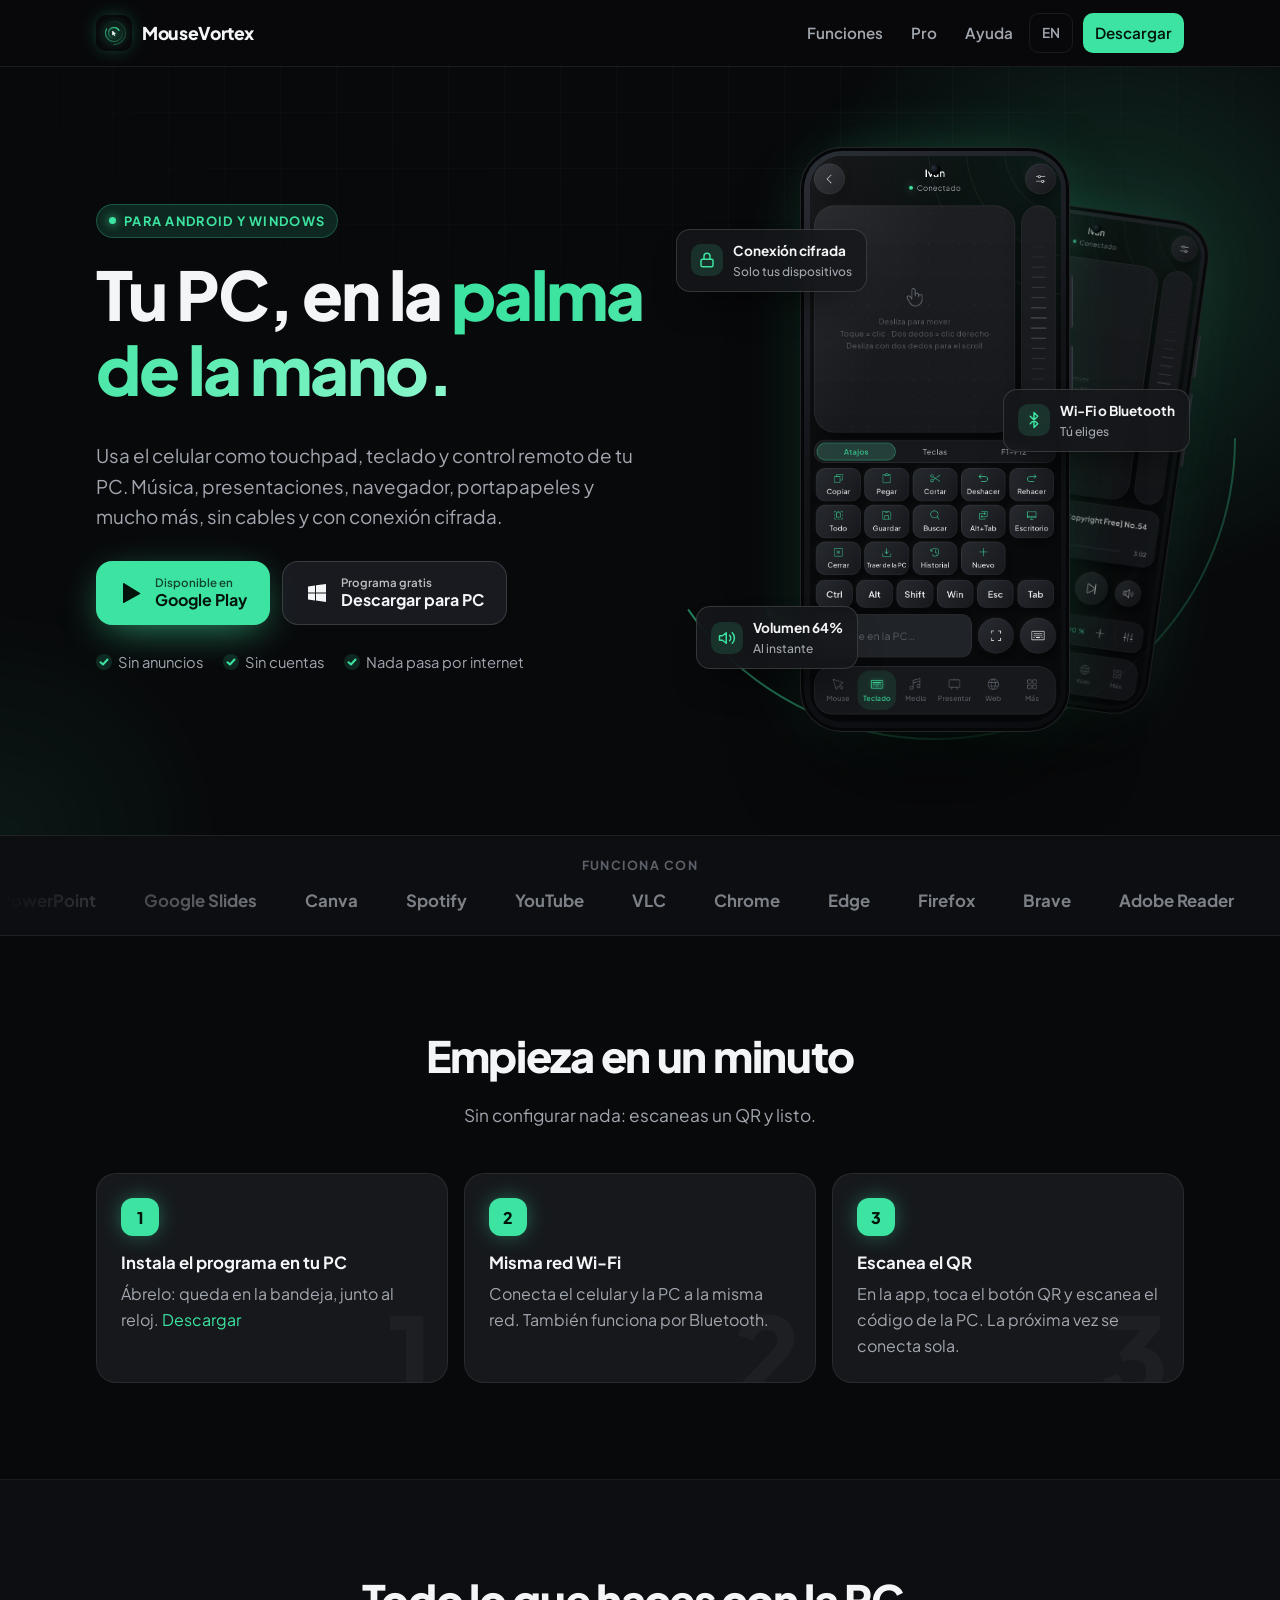
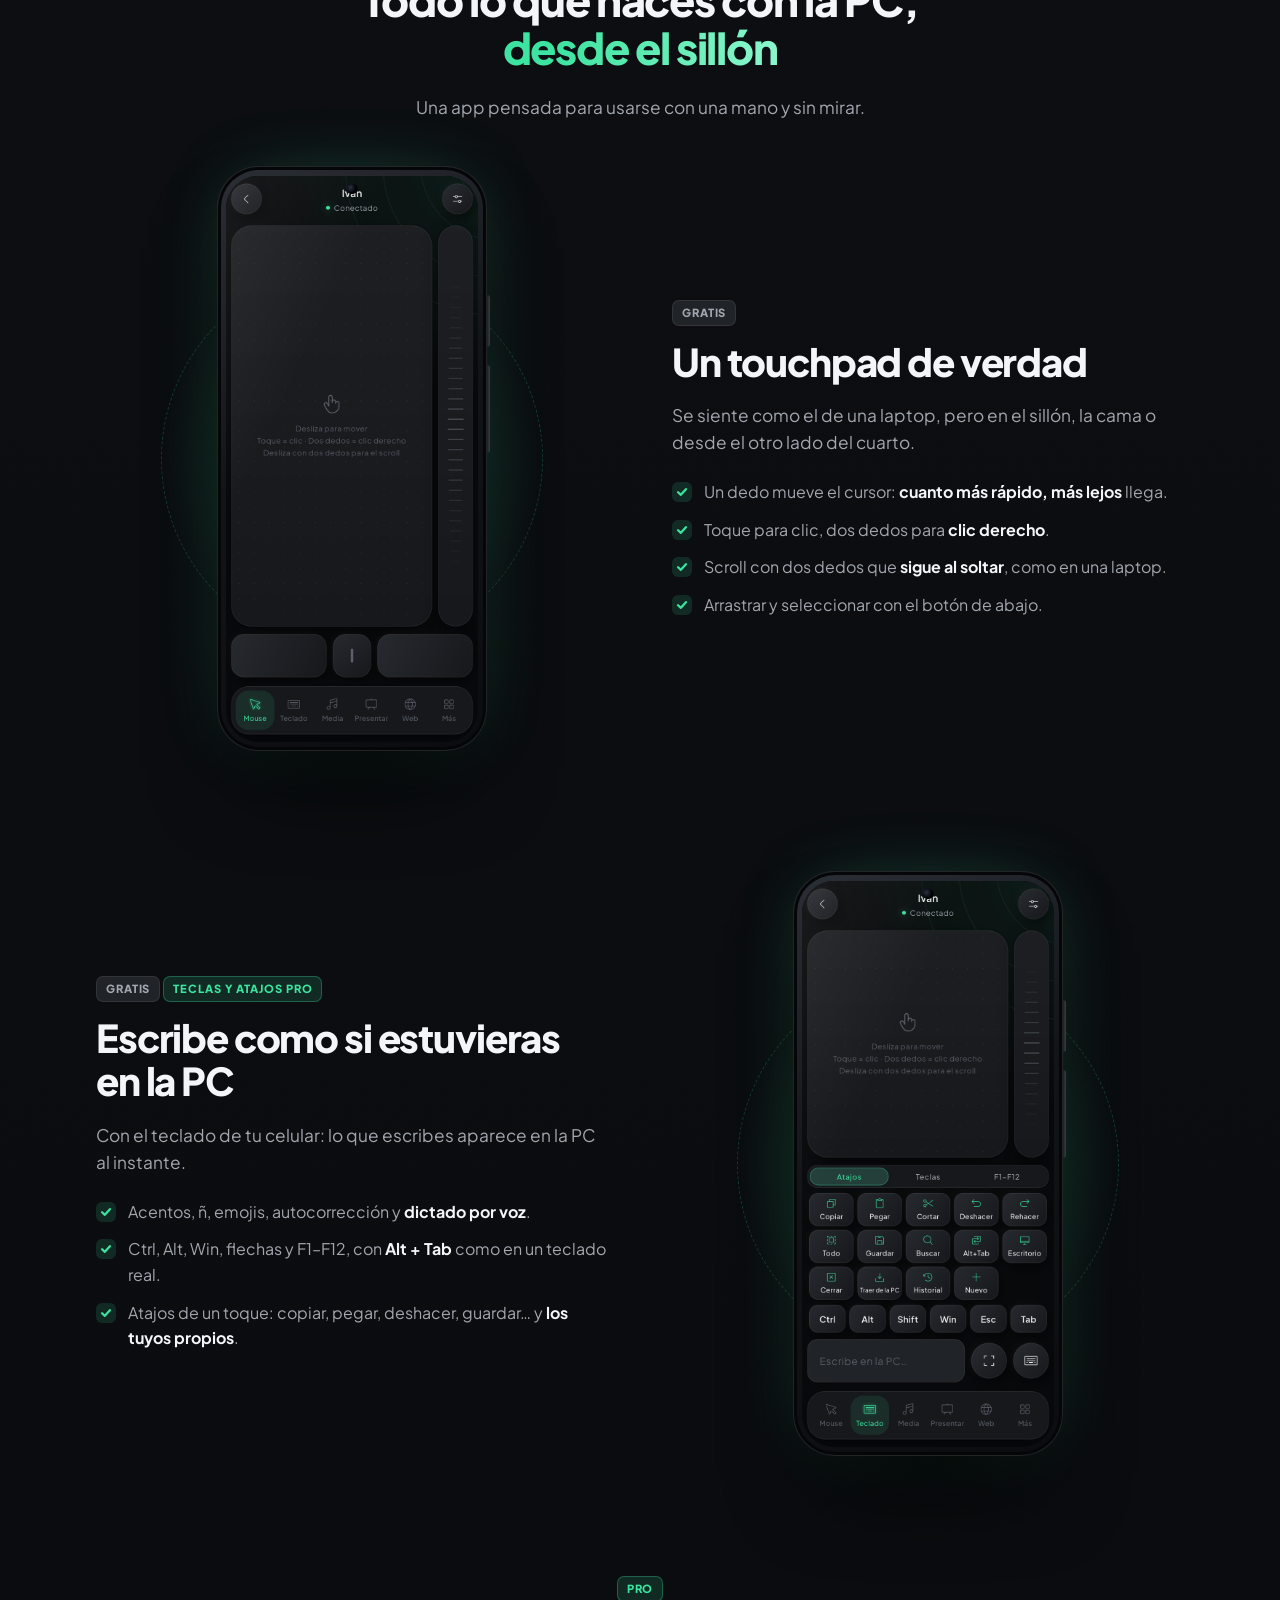
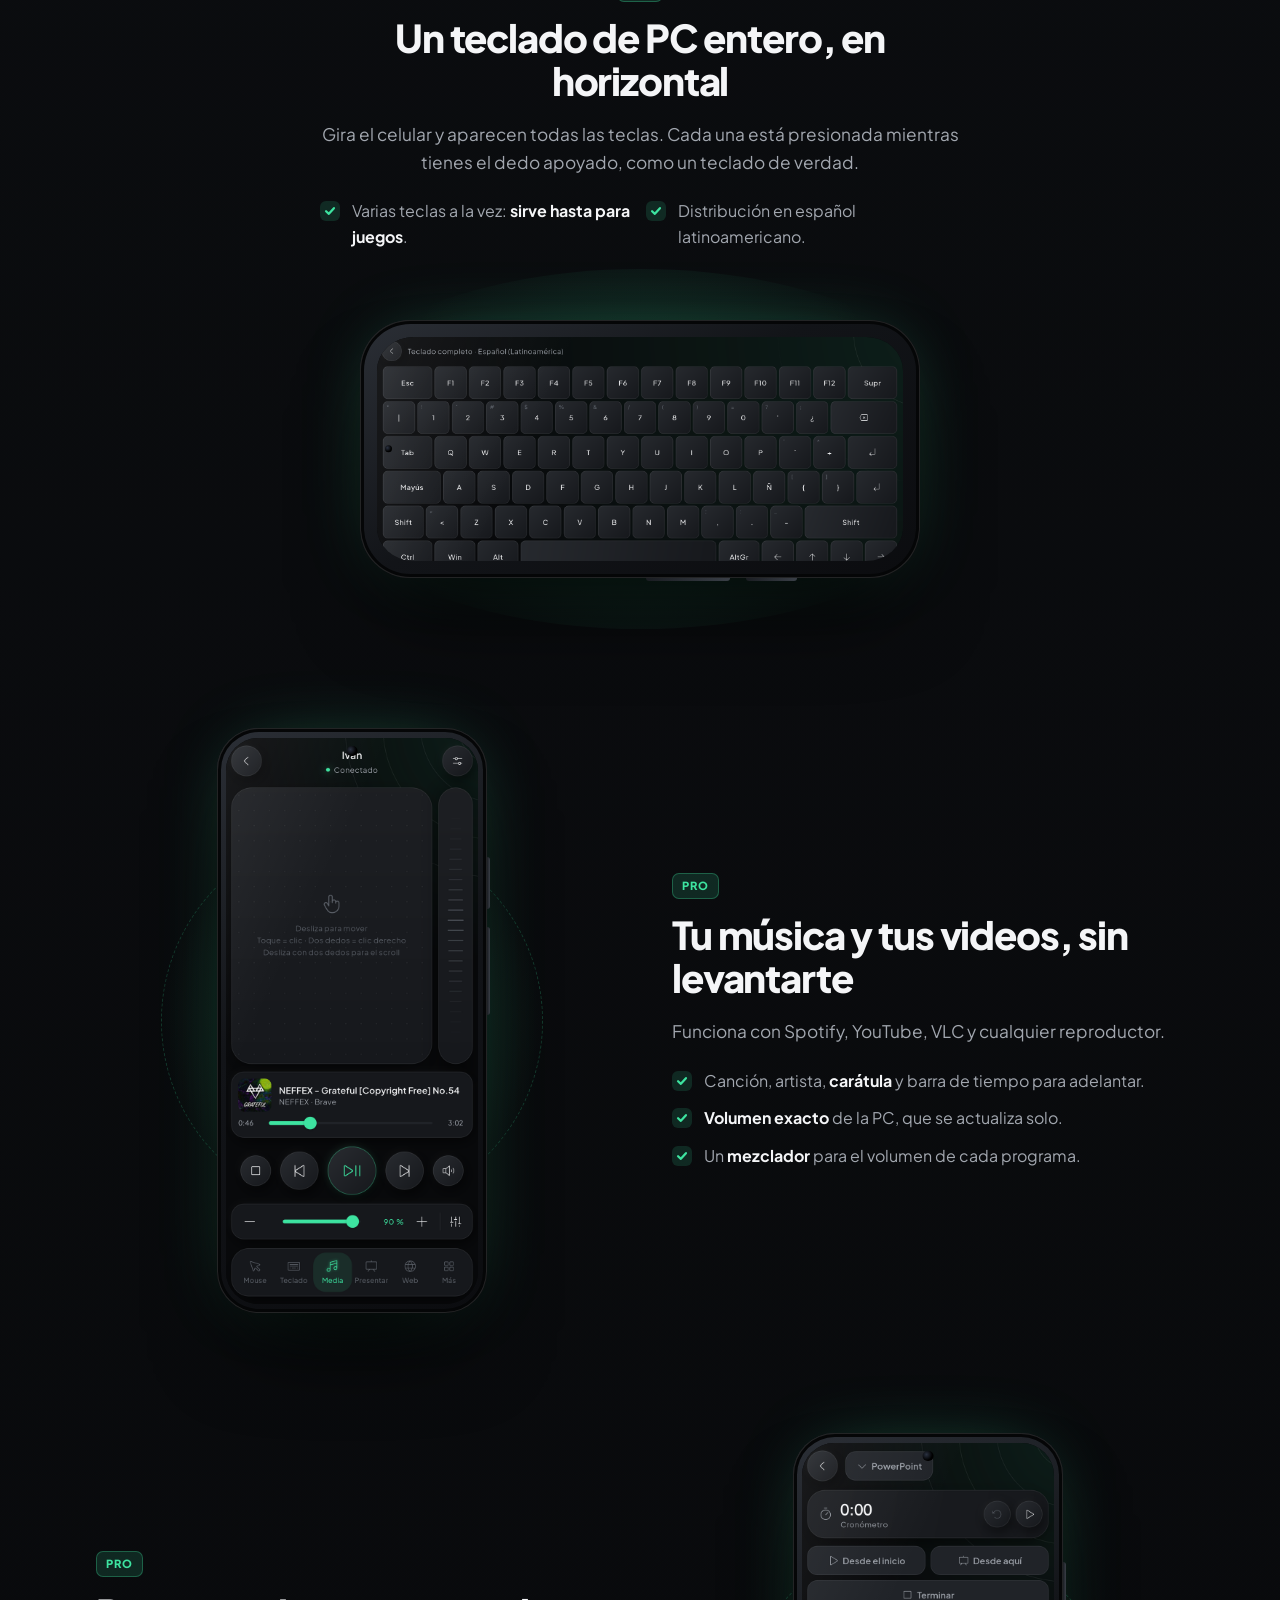
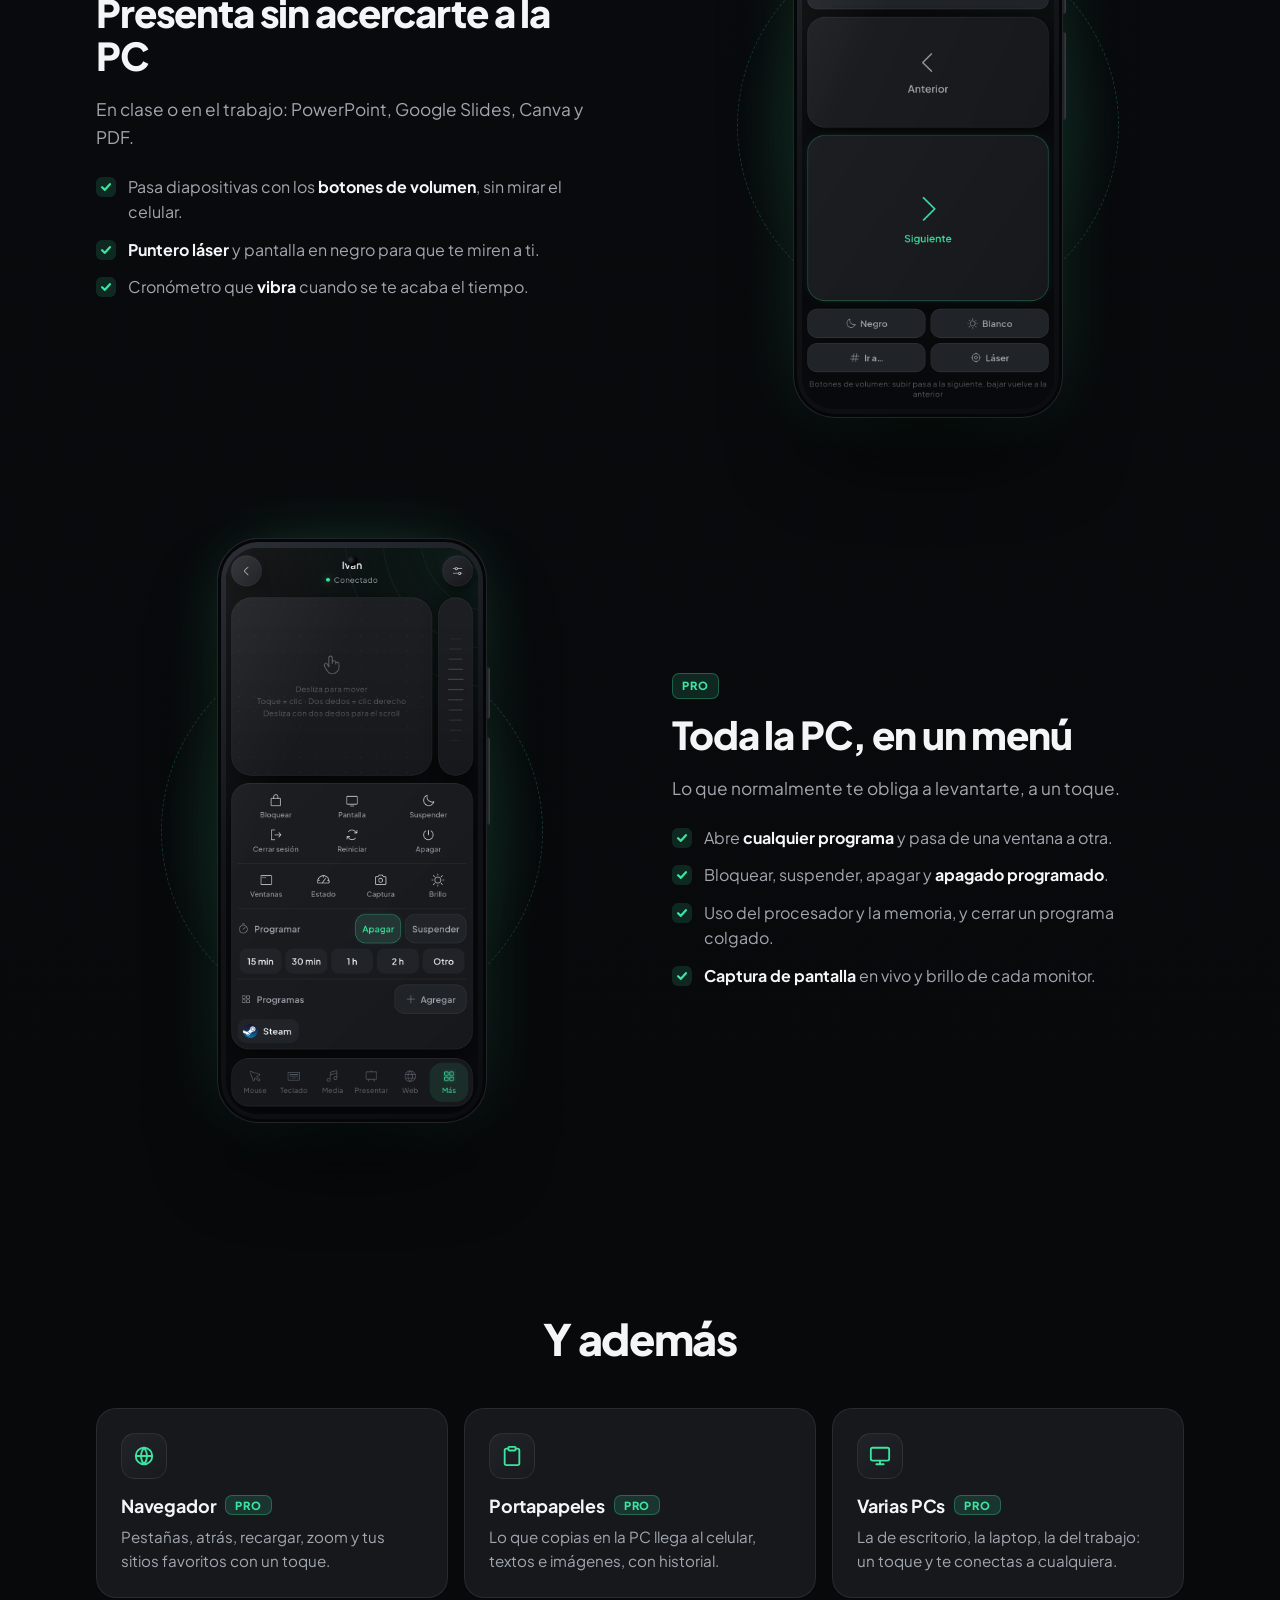
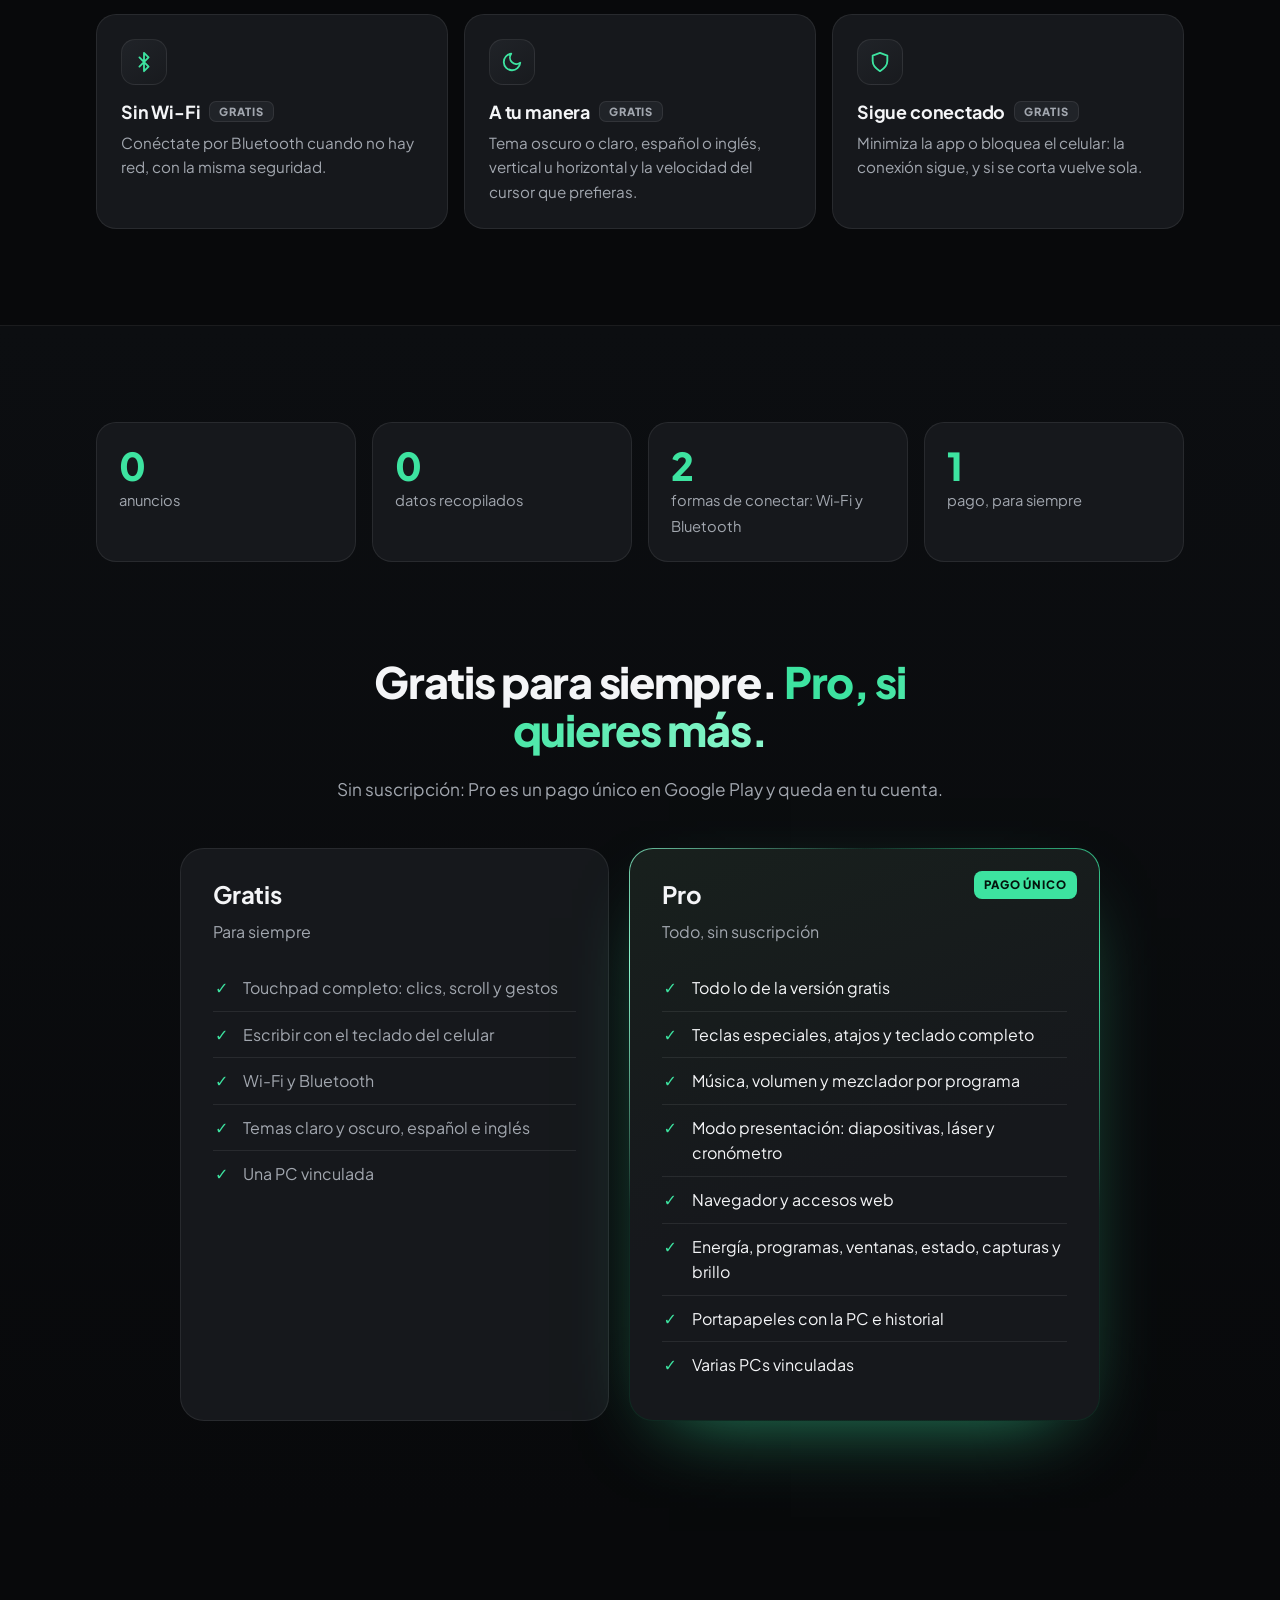
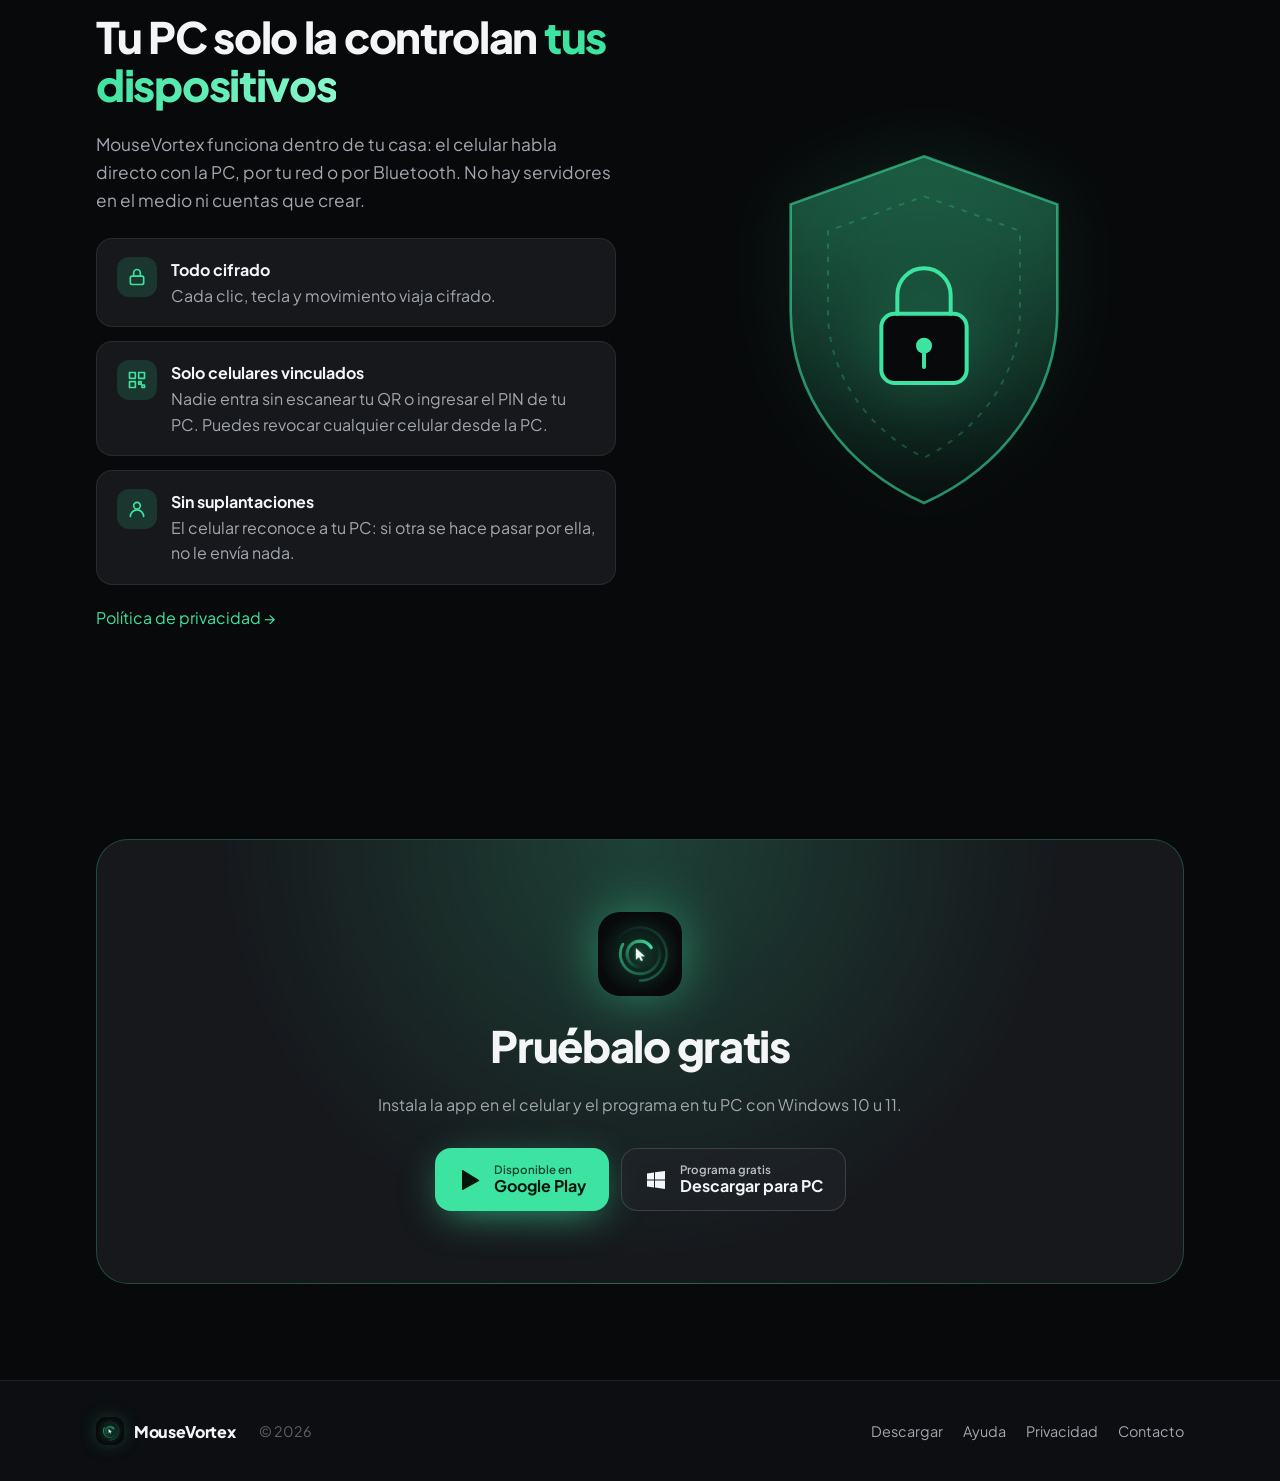
==== commit 07604afe: "Web: email de soporte tecnovortexcta@gmail.com Co-Authored-By: Claude Opus 5.5 <noreply@anthropic.co" ====
--- a/index.html
+++ b/index.html
@@ -405,7 +405,7 @@
         <a href="descargar.html">Descargar</a>
         <a href="ayuda.html">Ayuda</a>
         <a href="privacidad.html">Privacidad</a>
-        <a href="mailto:TU-CORREO@gmail.com">Contacto</a>
+        <a href="mailto:tecnovortexcta@gmail.com">Contacto</a>
       </nav>
     </div>
   </footer>
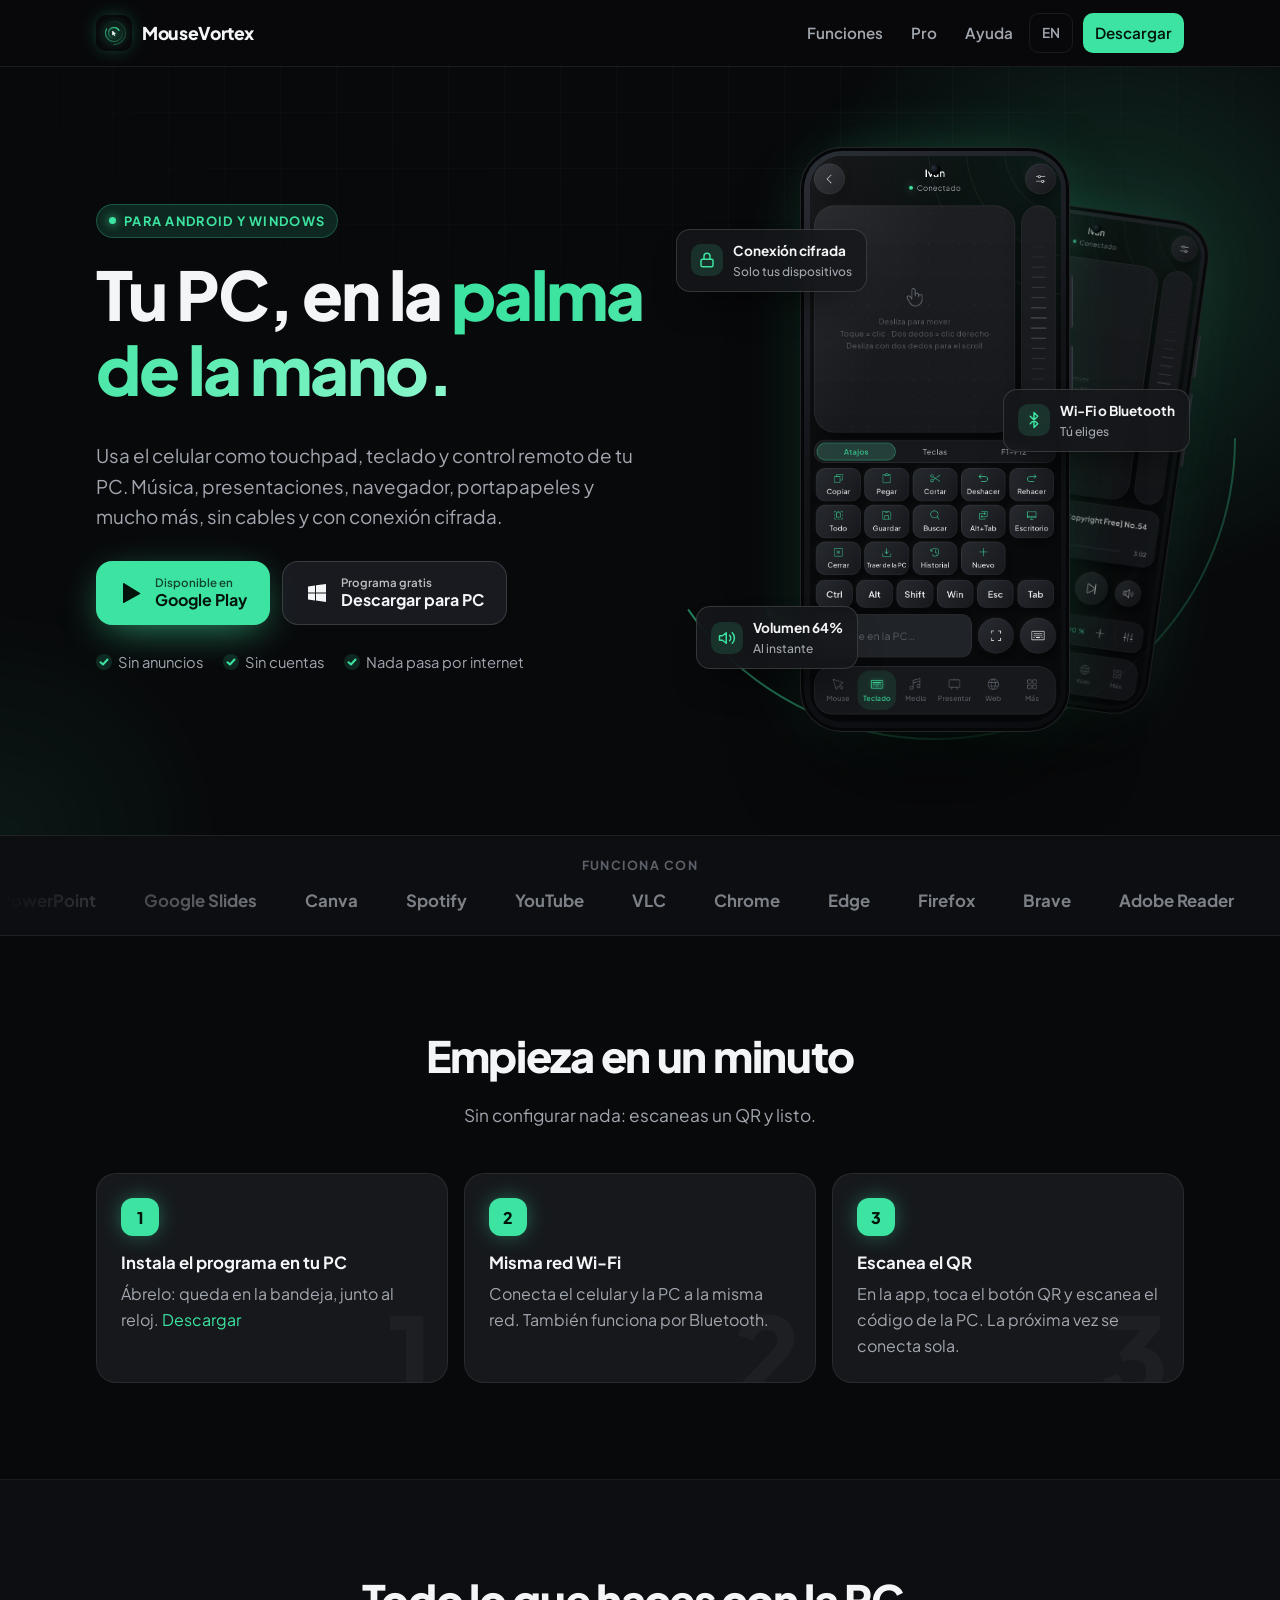
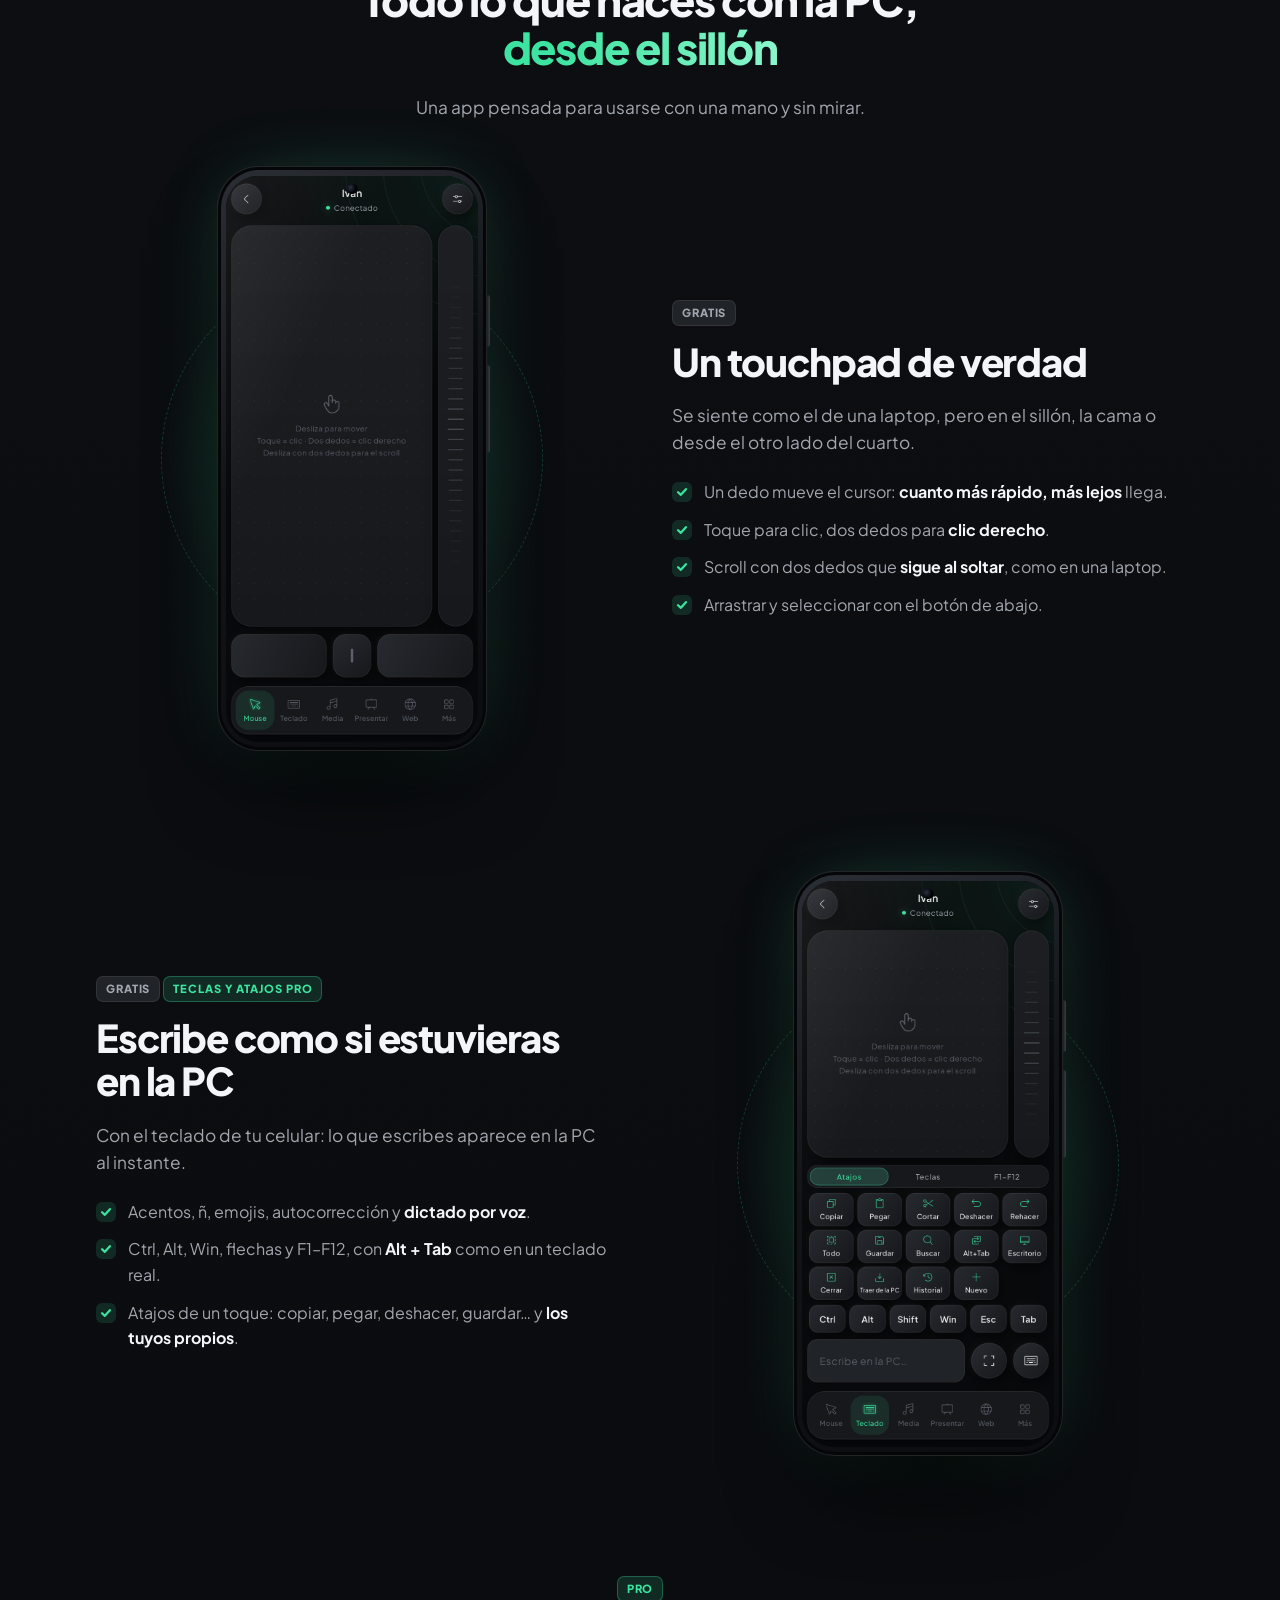
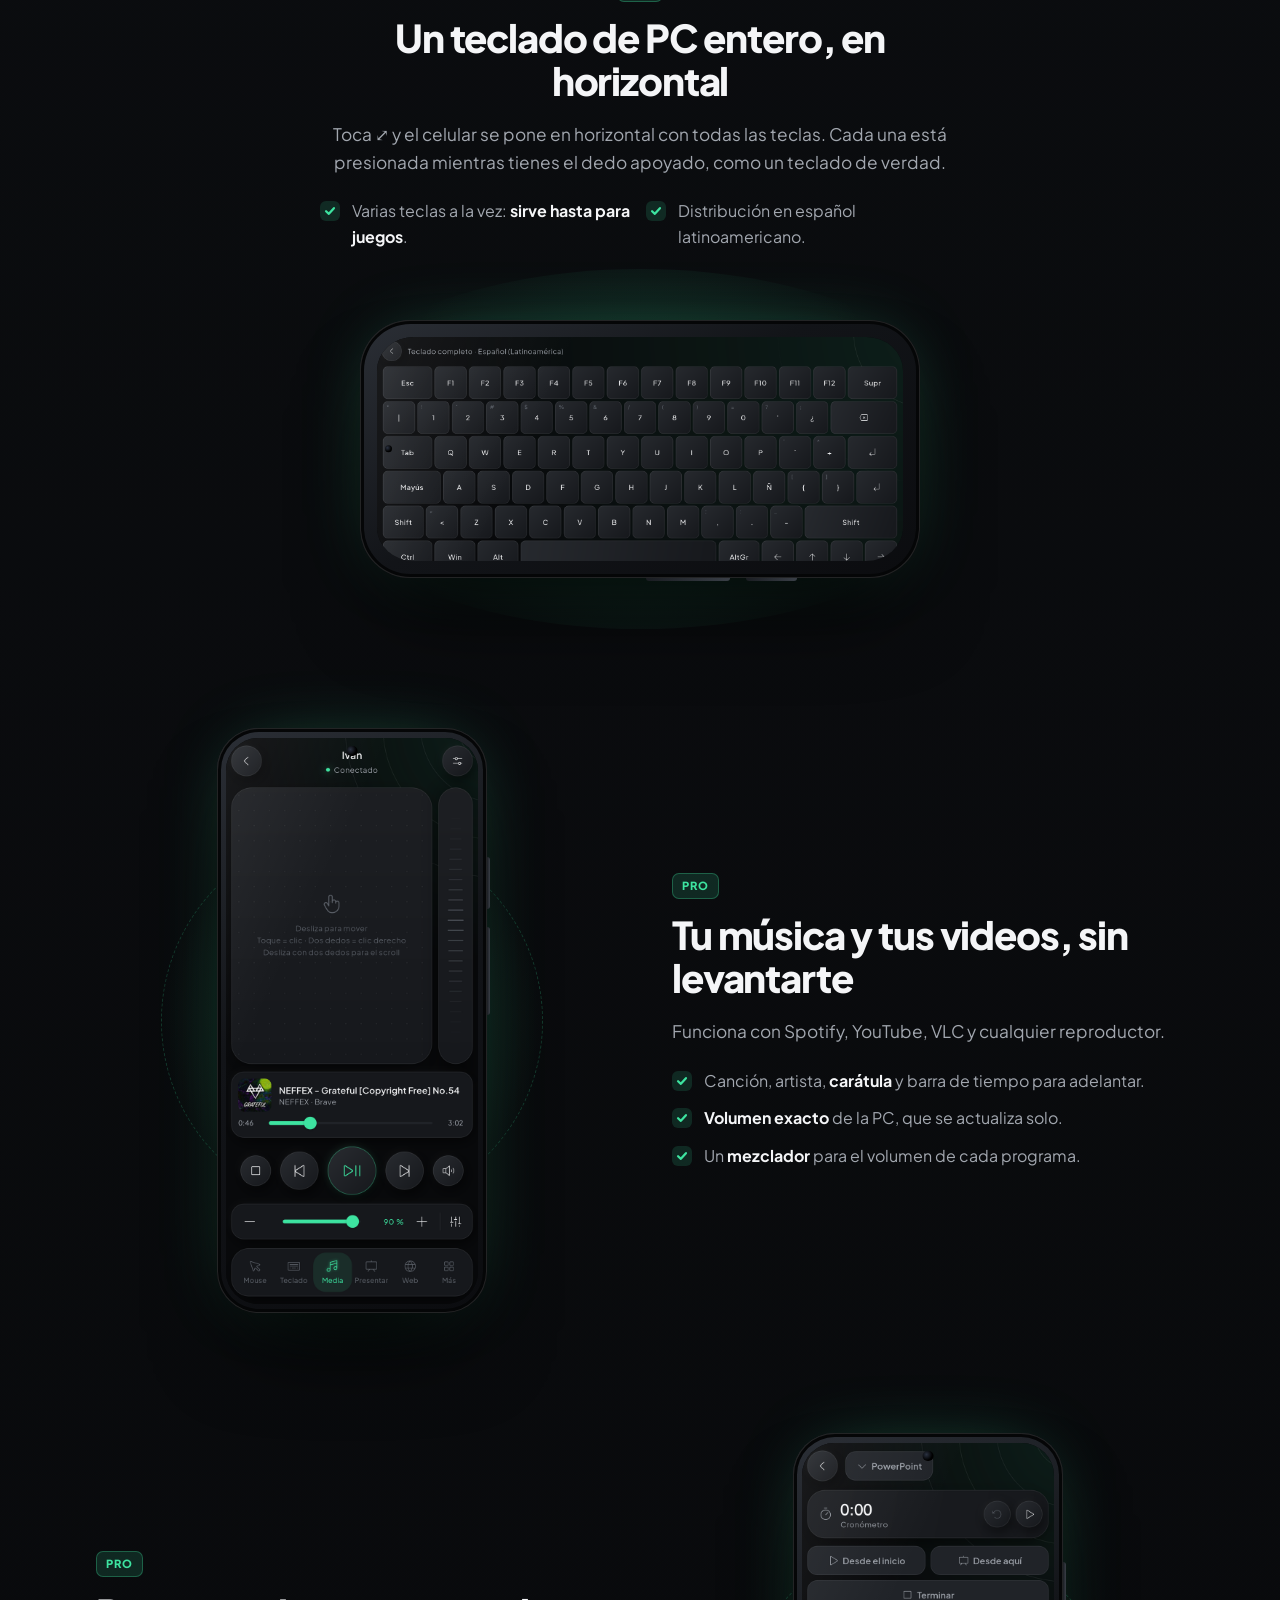
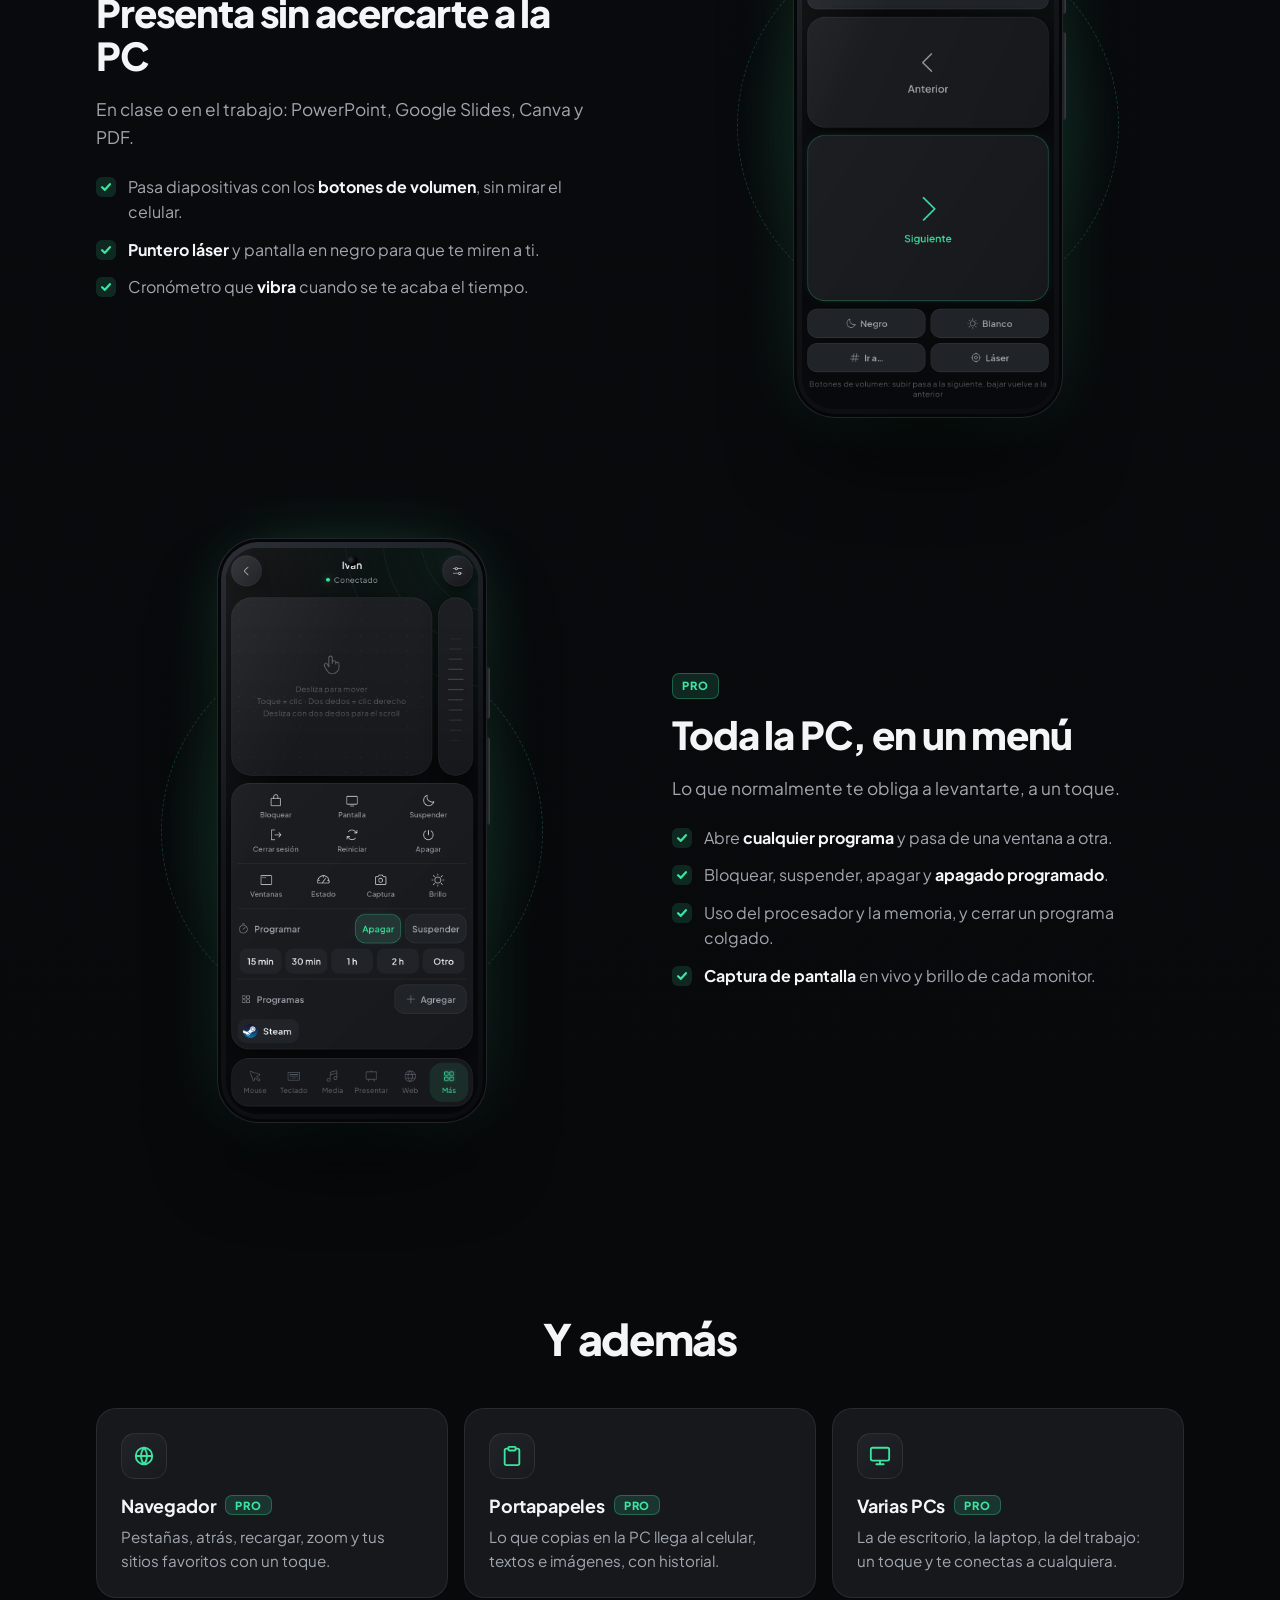
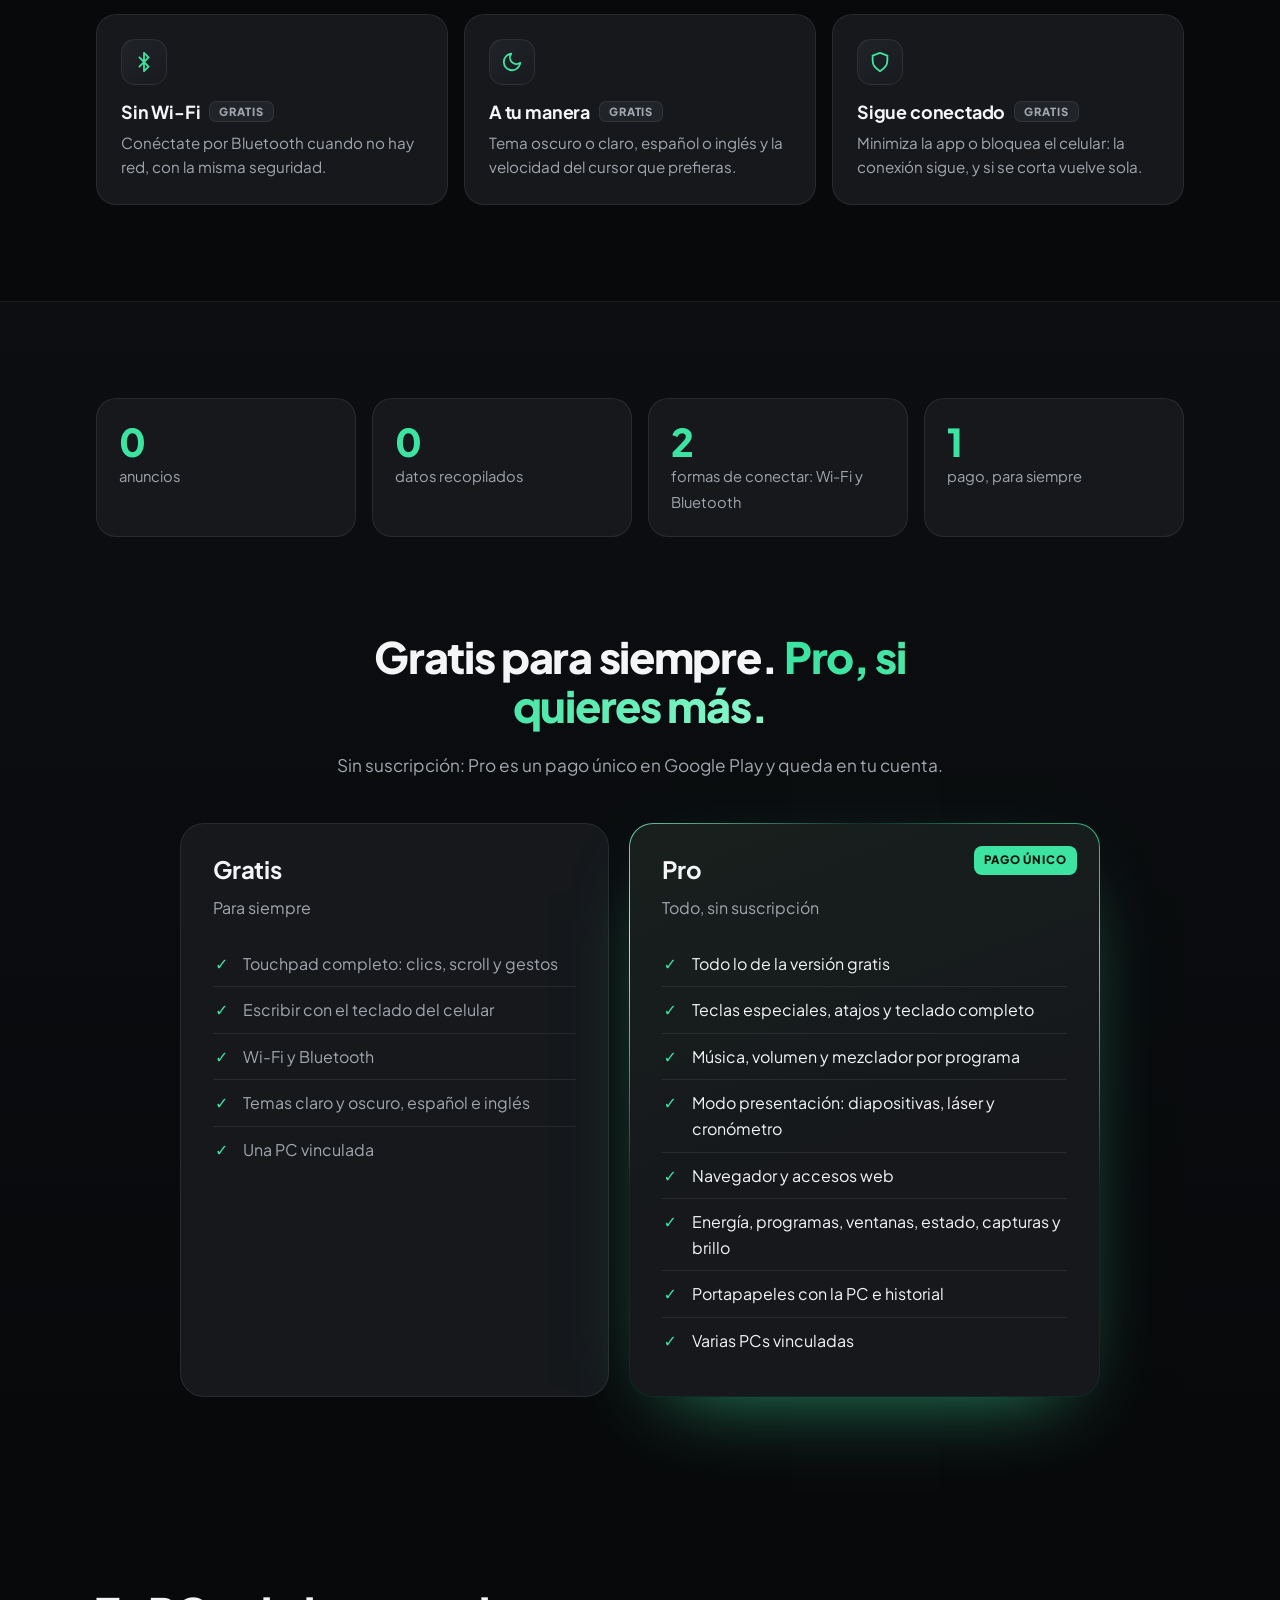
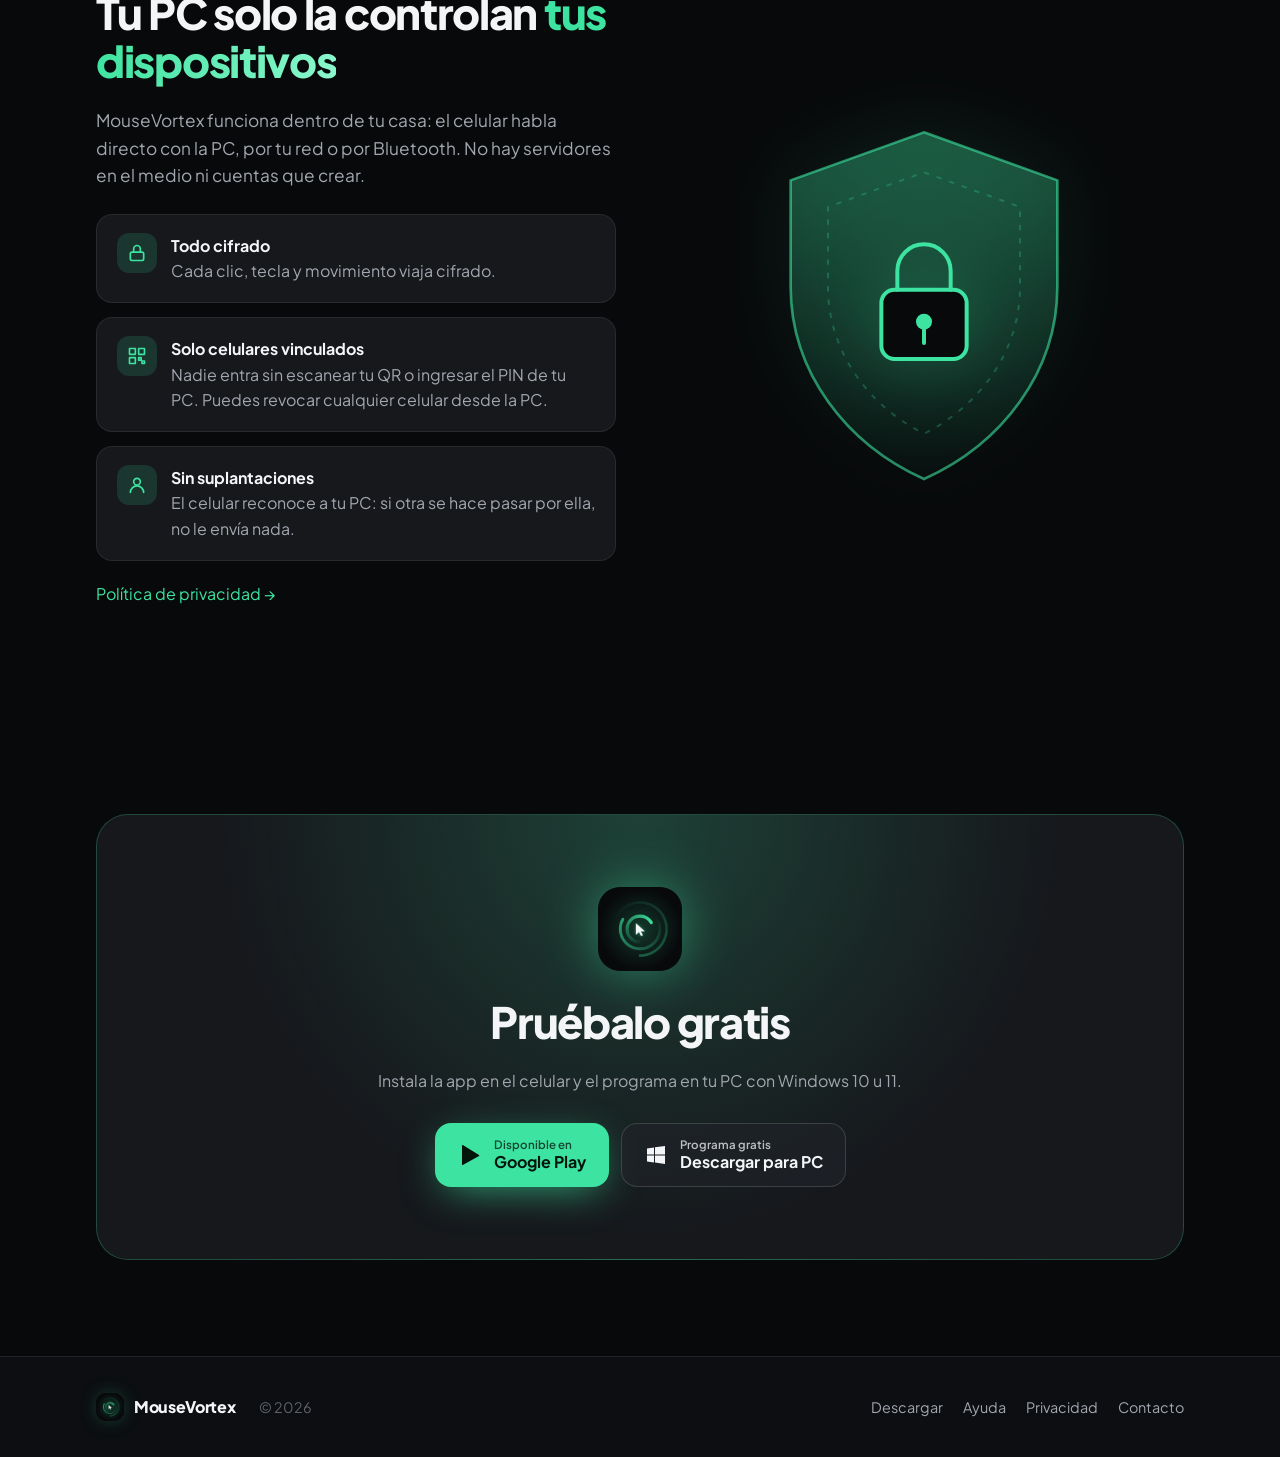
==== commit cf5a104b: "App siempre en vertical; solo el teclado completo va en horizontal Se quita el diseño horizontal del" ====
--- a/index.html
+++ b/index.html
@@ -178,7 +178,7 @@
             <div class="feature-text reveal">
               <span class="tag pro">PRO</span>
               <h2>Un teclado de PC entero, en horizontal</h2>
-              <p>Gira el celular y aparecen todas las teclas. Cada una está presionada mientras tienes el dedo apoyado, como un teclado de verdad.</p>
+              <p>Toca ⤢ y el celular se pone en horizontal con todas las teclas. Cada una está presionada mientras tienes el dedo apoyado, como un teclado de verdad.</p>
               <ul>
                 <li><span>Varias teclas a la vez: <strong>sirve hasta para juegos</strong>.</span></li>
                 <li><span>Distribución en español latinoamericano.</span></li>
@@ -290,7 +290,7 @@
           <div class="card reveal d1">
             <div class="icon"><svg viewBox="0 0 24 24" fill="none" stroke="currentColor" stroke-width="2" stroke-linecap="round" stroke-linejoin="round"><path d="M21 12.8A9 9 0 1 1 11.2 3a7 7 0 0 0 9.8 9.8z"/></svg></div>
             <h3>A tu manera <span class="tag free">GRATIS</span></h3>
-            <p>Tema oscuro o claro, español o inglés, vertical u horizontal y la velocidad del cursor que prefieras.</p>
+            <p>Tema oscuro o claro, español o inglés y la velocidad del cursor que prefieras.</p>
           </div>
           <div class="card reveal d2">
             <div class="icon"><svg viewBox="0 0 24 24" fill="none" stroke="currentColor" stroke-width="2" stroke-linecap="round" stroke-linejoin="round"><path d="M12 22c5-3 8-6.5 8-11V5l-8-3-8 3v6c0 4.5 3 8 8 11z"/></svg></div>
--- a/style.css
+++ b/style.css
@@ -25,7 +25,8 @@
 
 * { box-sizing: border-box; }
 
-html { scroll-behavior: smooth; }
+/* Nada se sale por los costados: en celular el body solo no alcanza. */
+html { scroll-behavior: smooth; overflow-x: clip; }
 
 body {
   margin: 0;
@@ -36,6 +37,7 @@
   line-height: 1.6;
   -webkit-font-smoothing: antialiased;
   overflow-x: hidden;
+  overflow-x: clip;
 }
 
 /* Cuadrícula tenue de fondo, como una superficie técnica. */
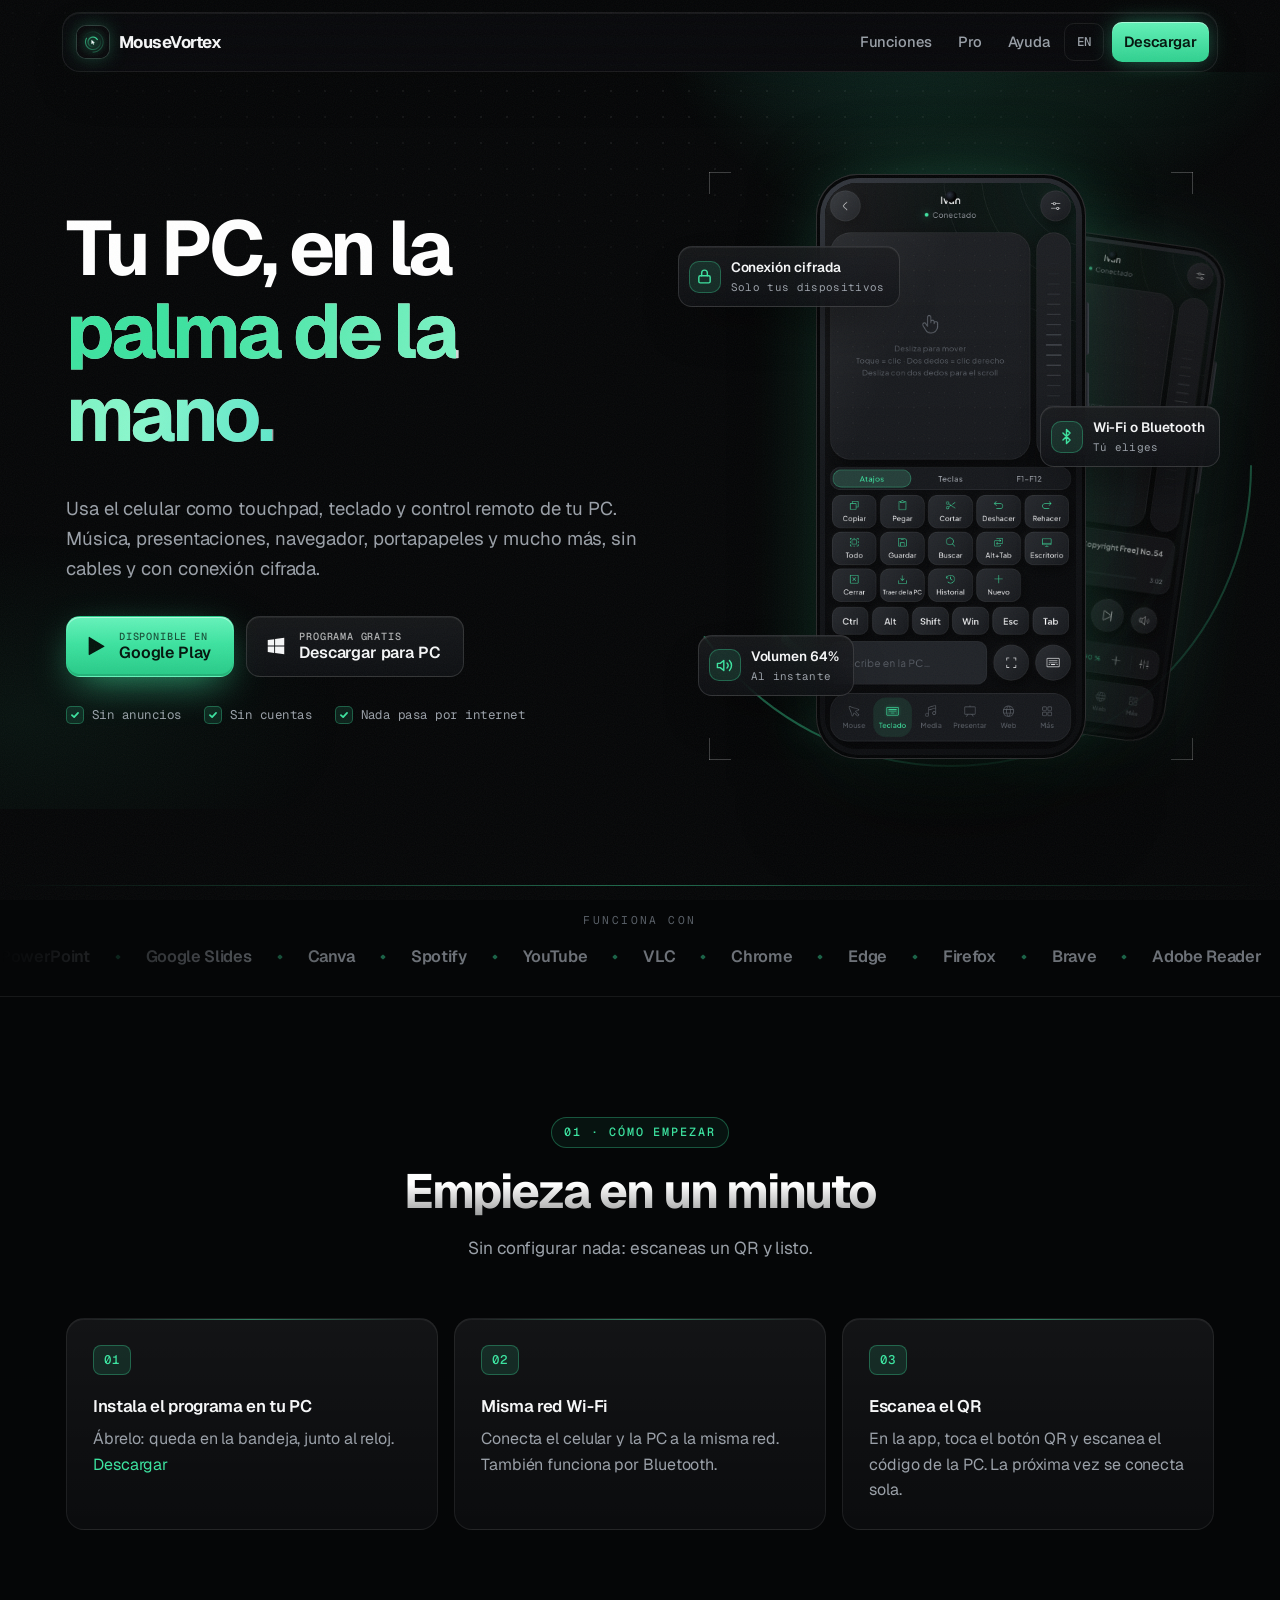
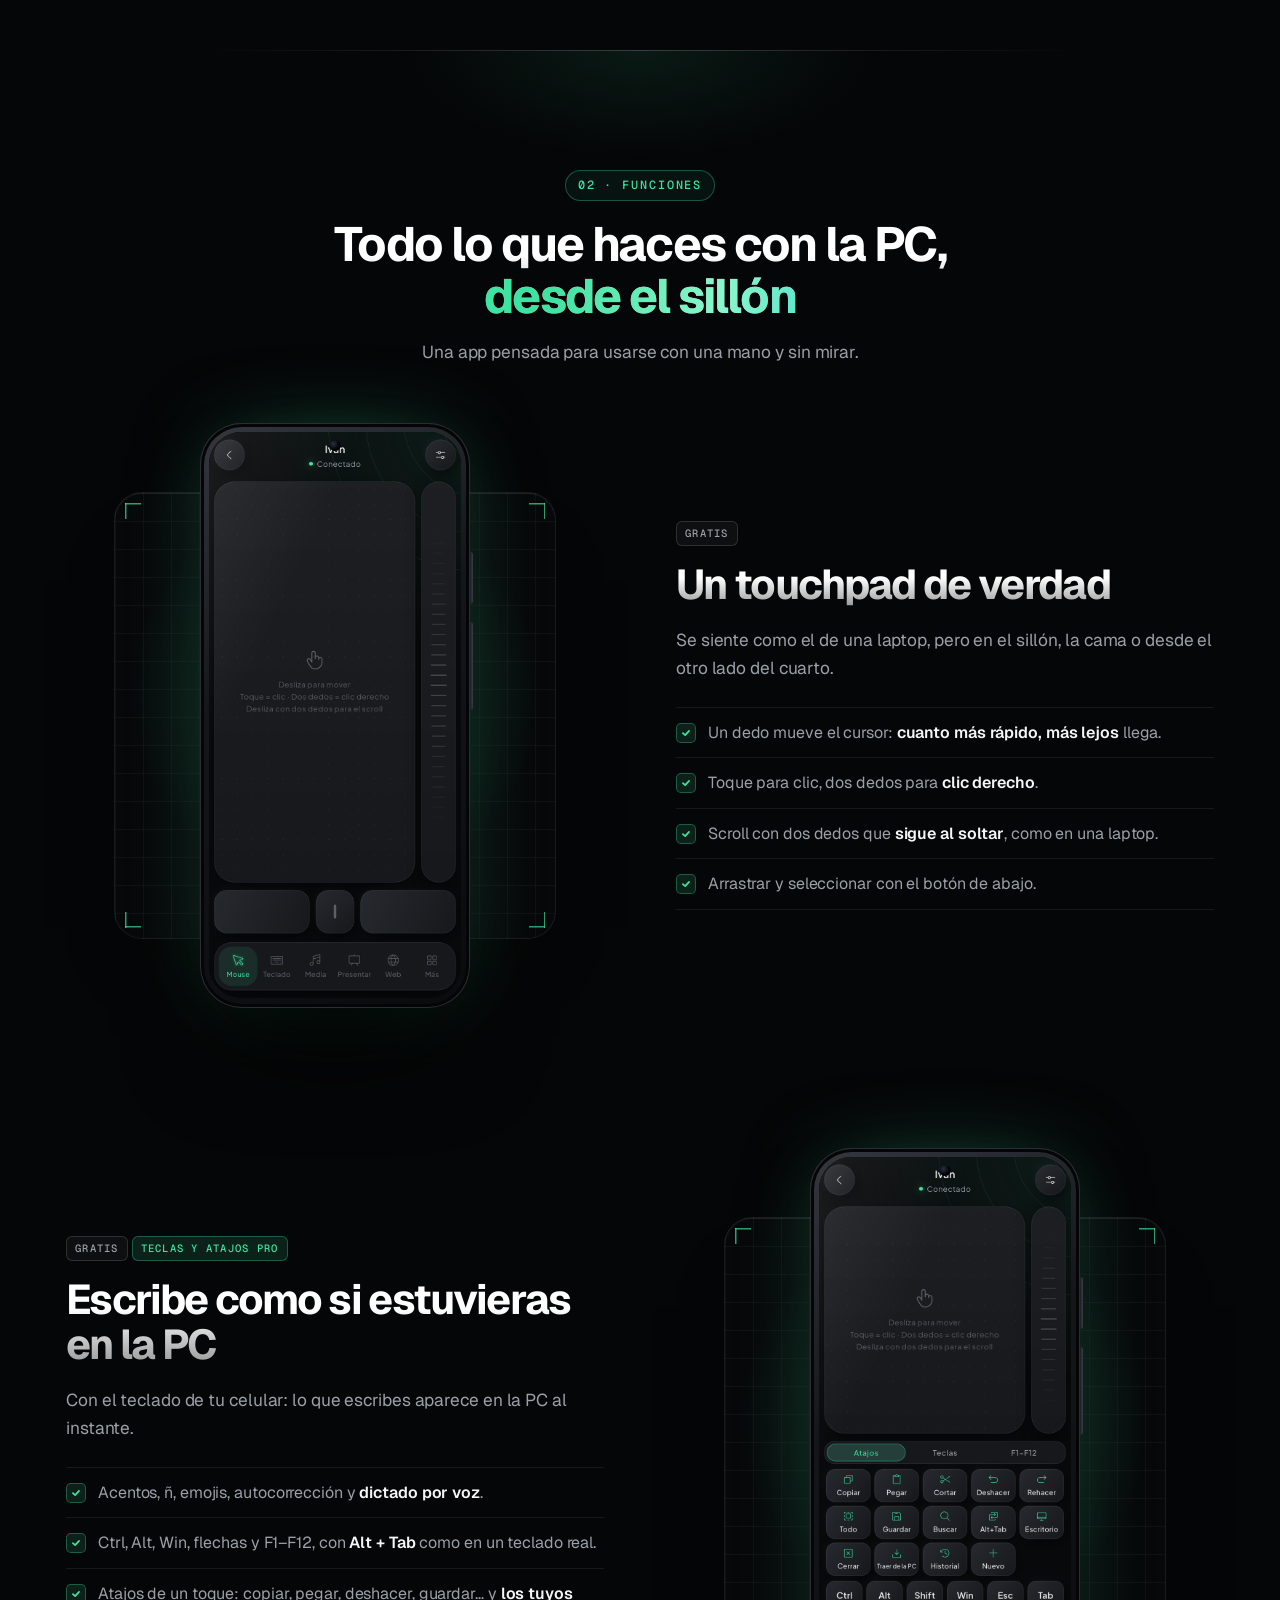
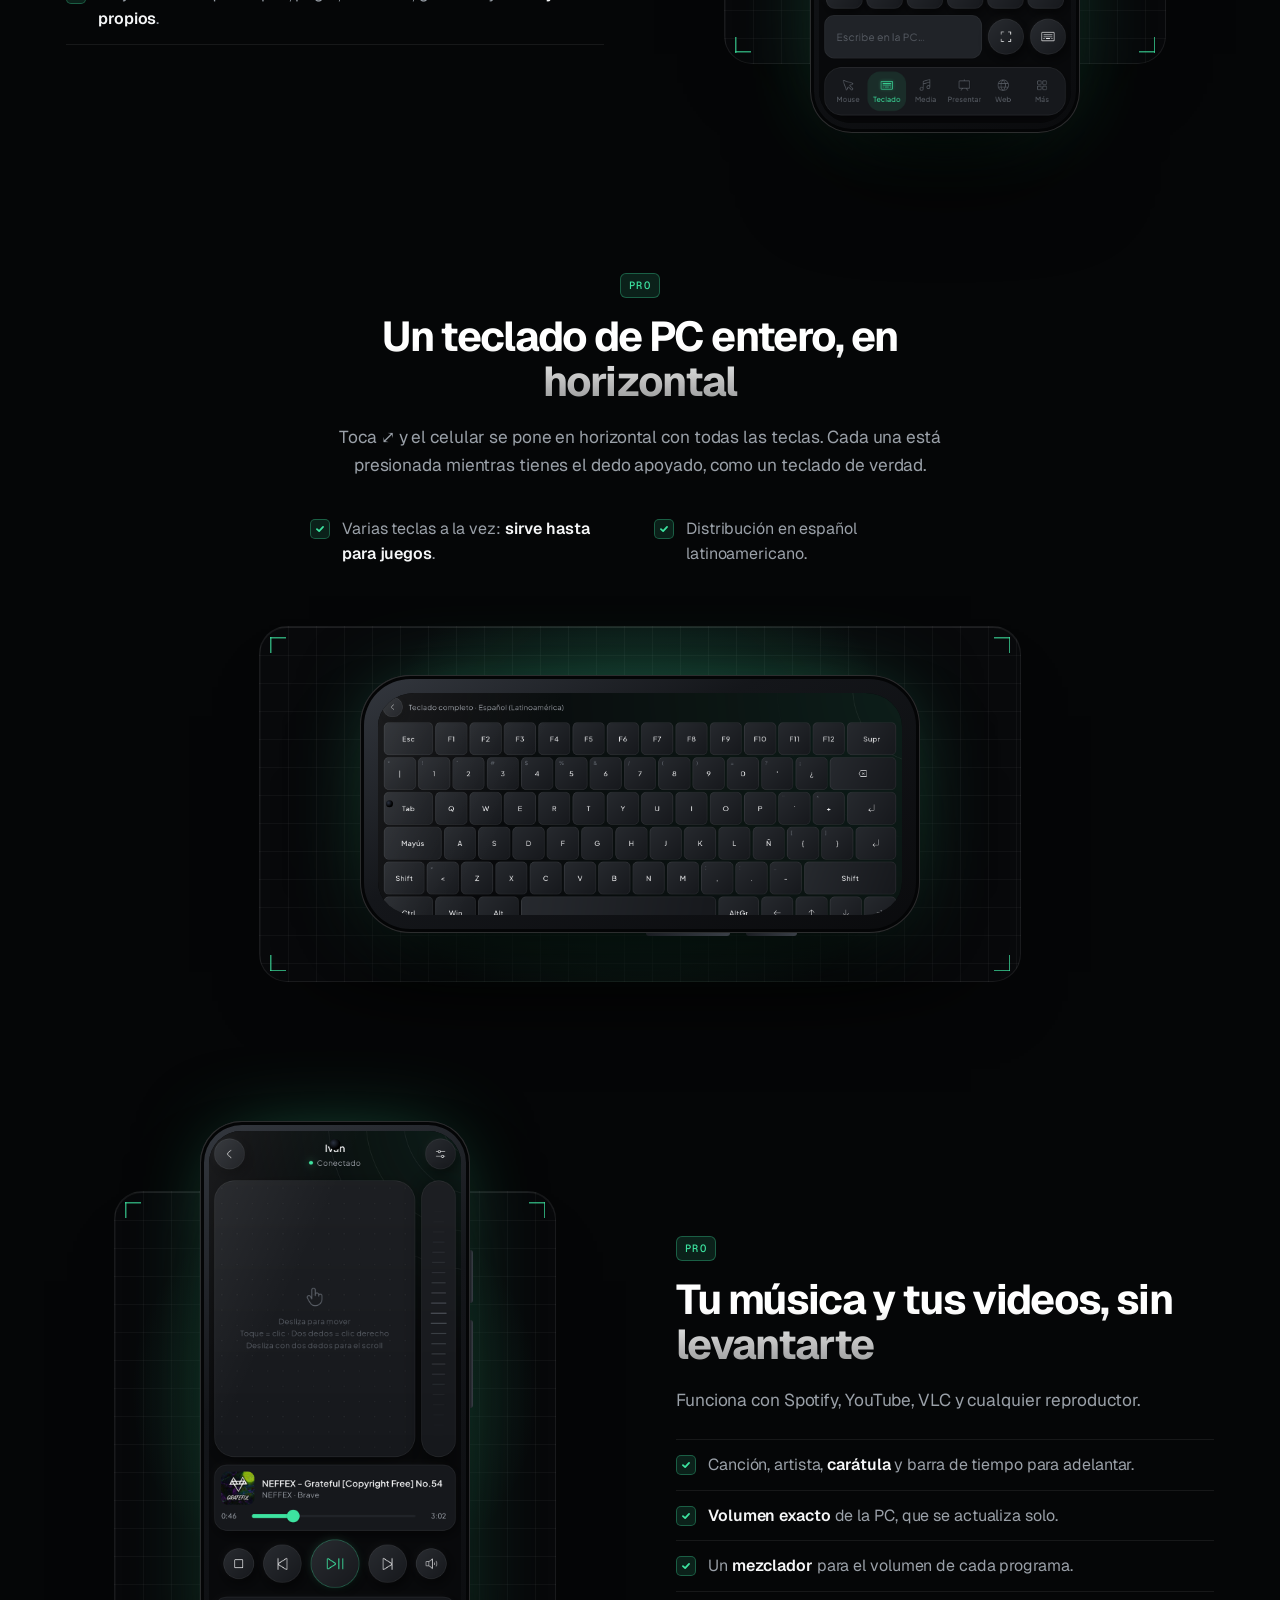
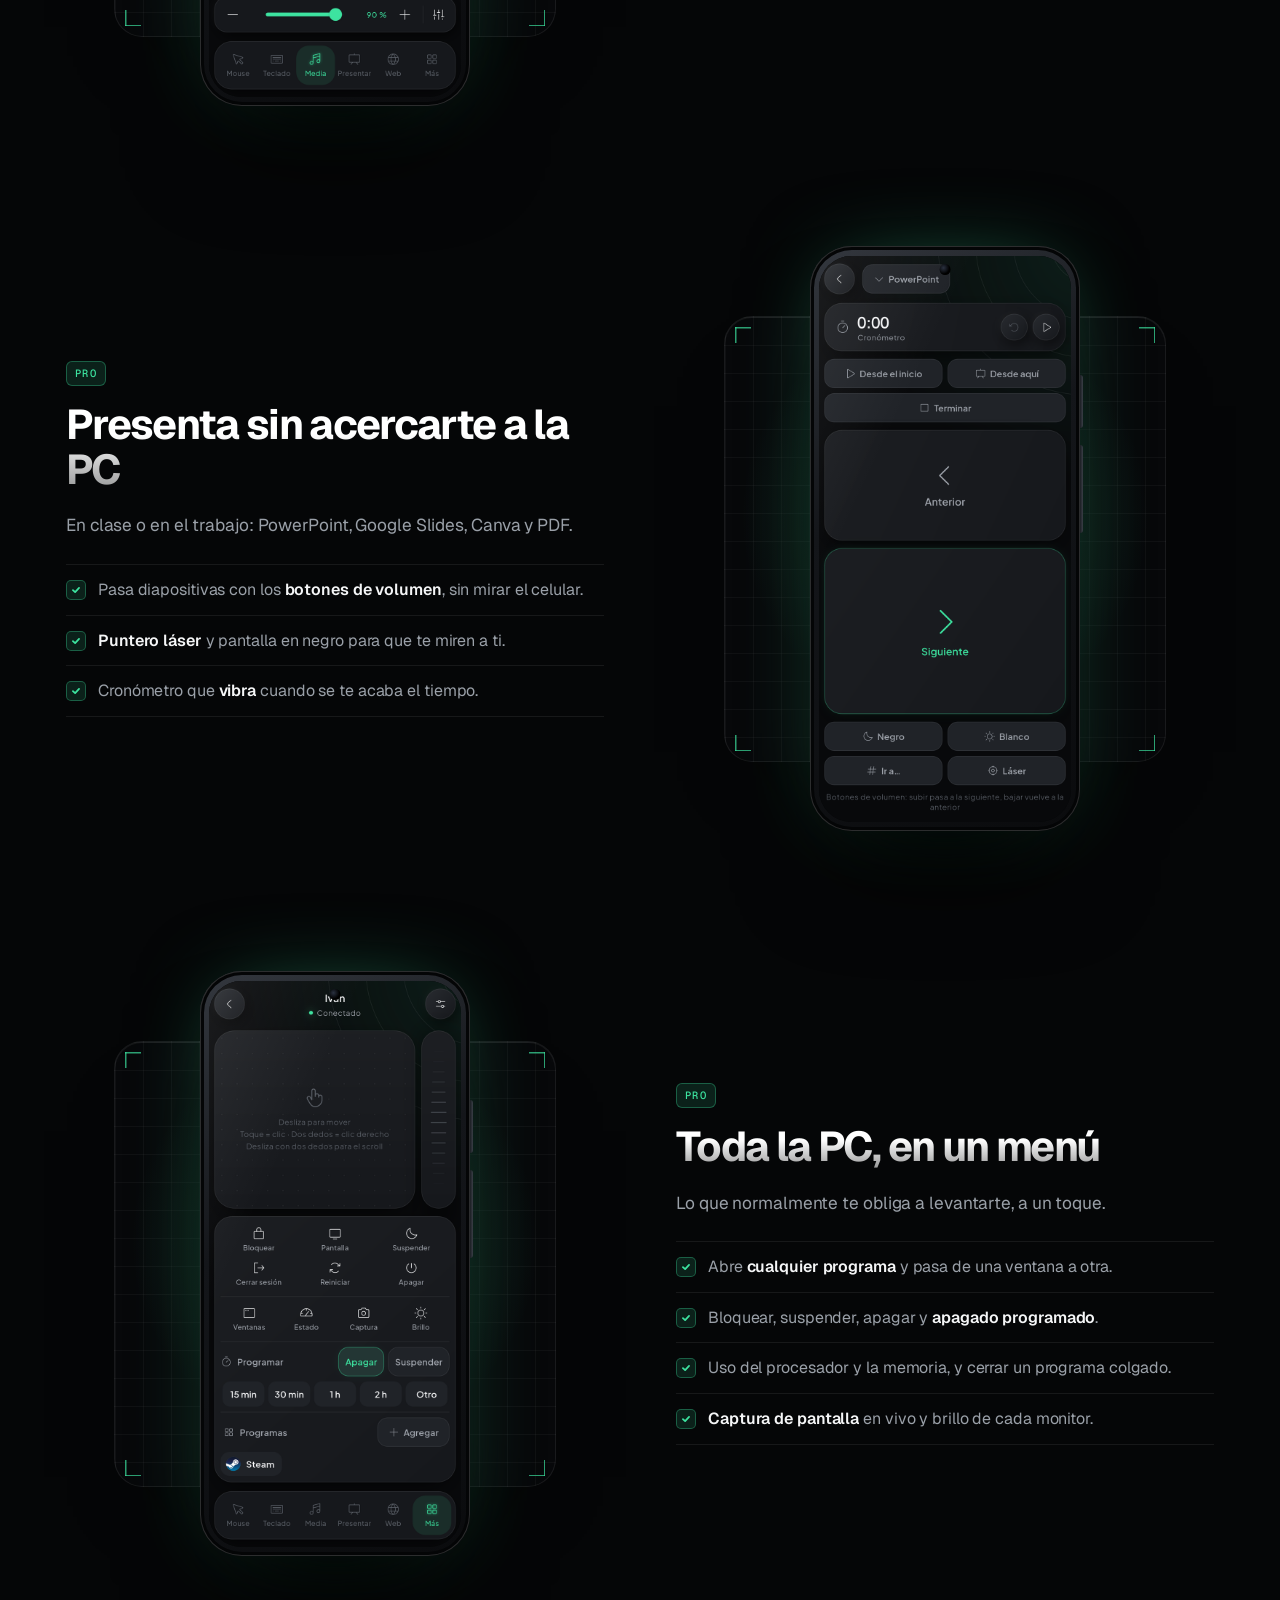
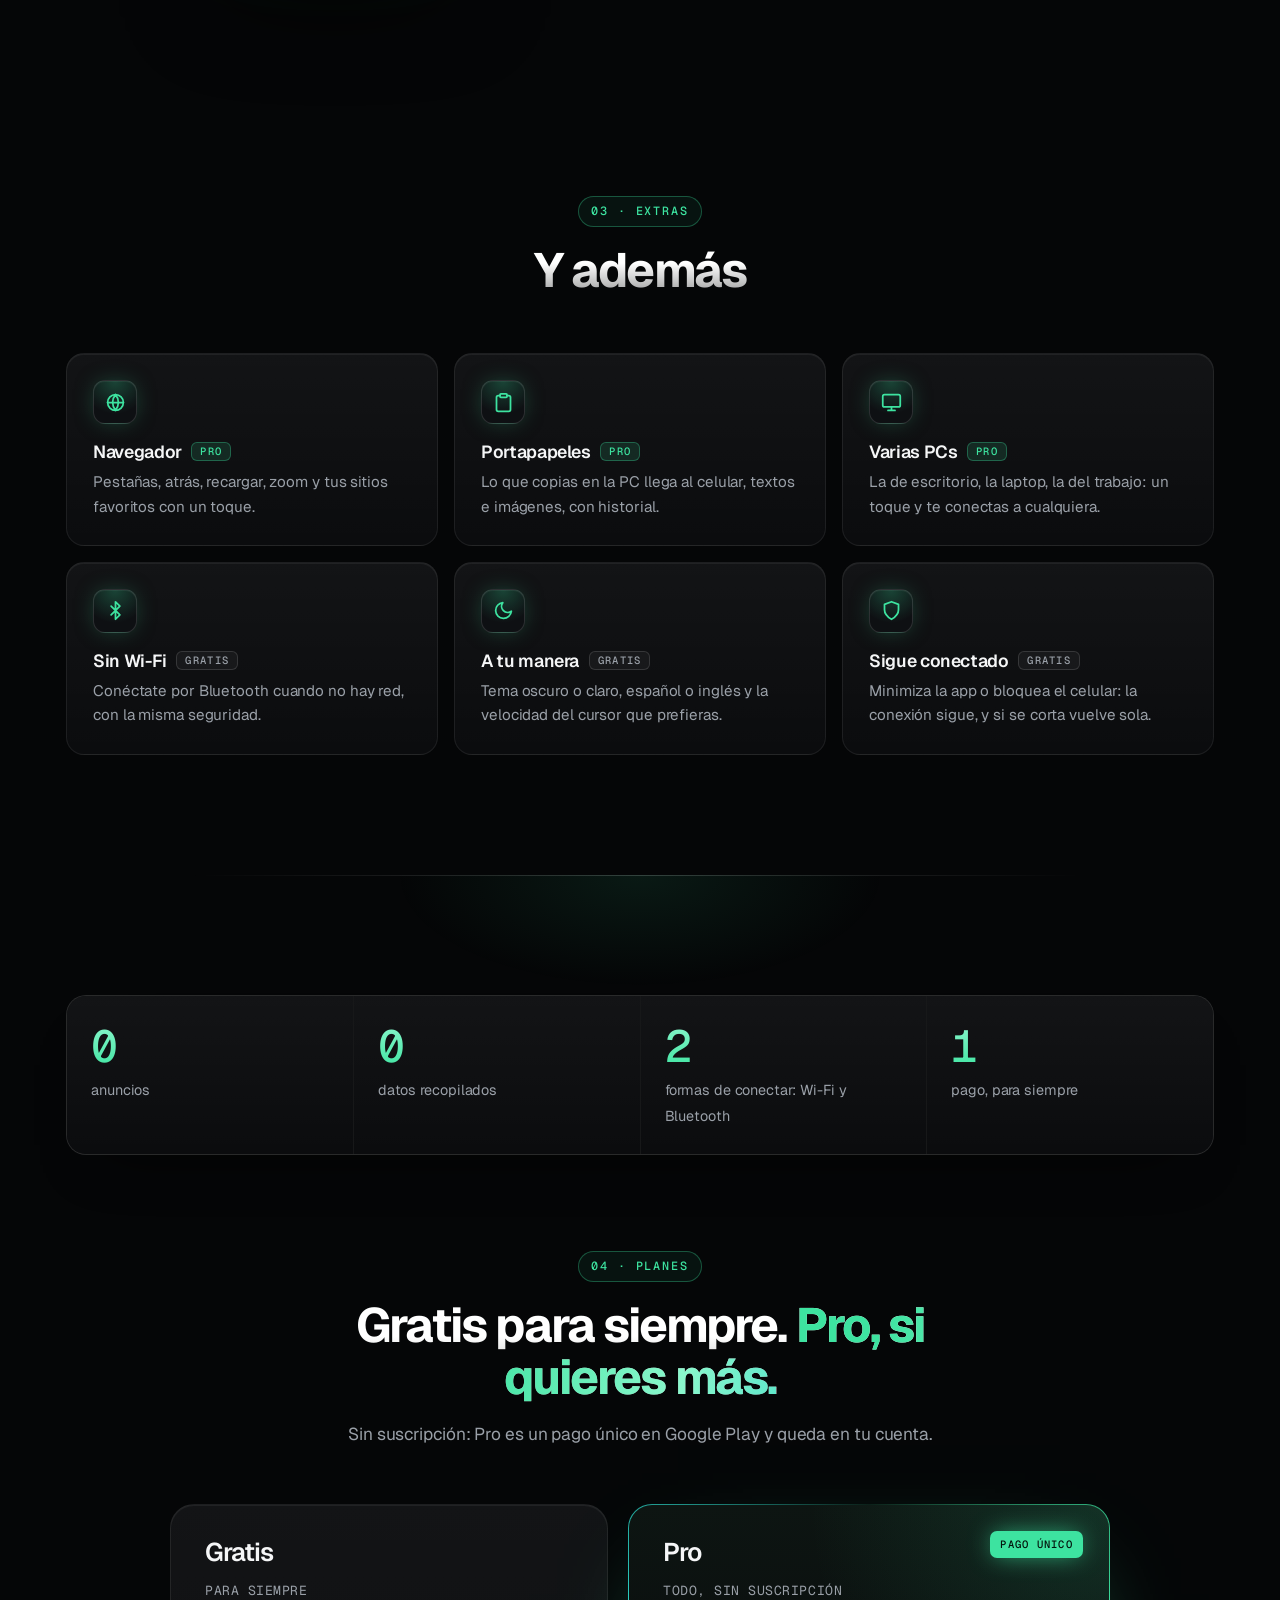
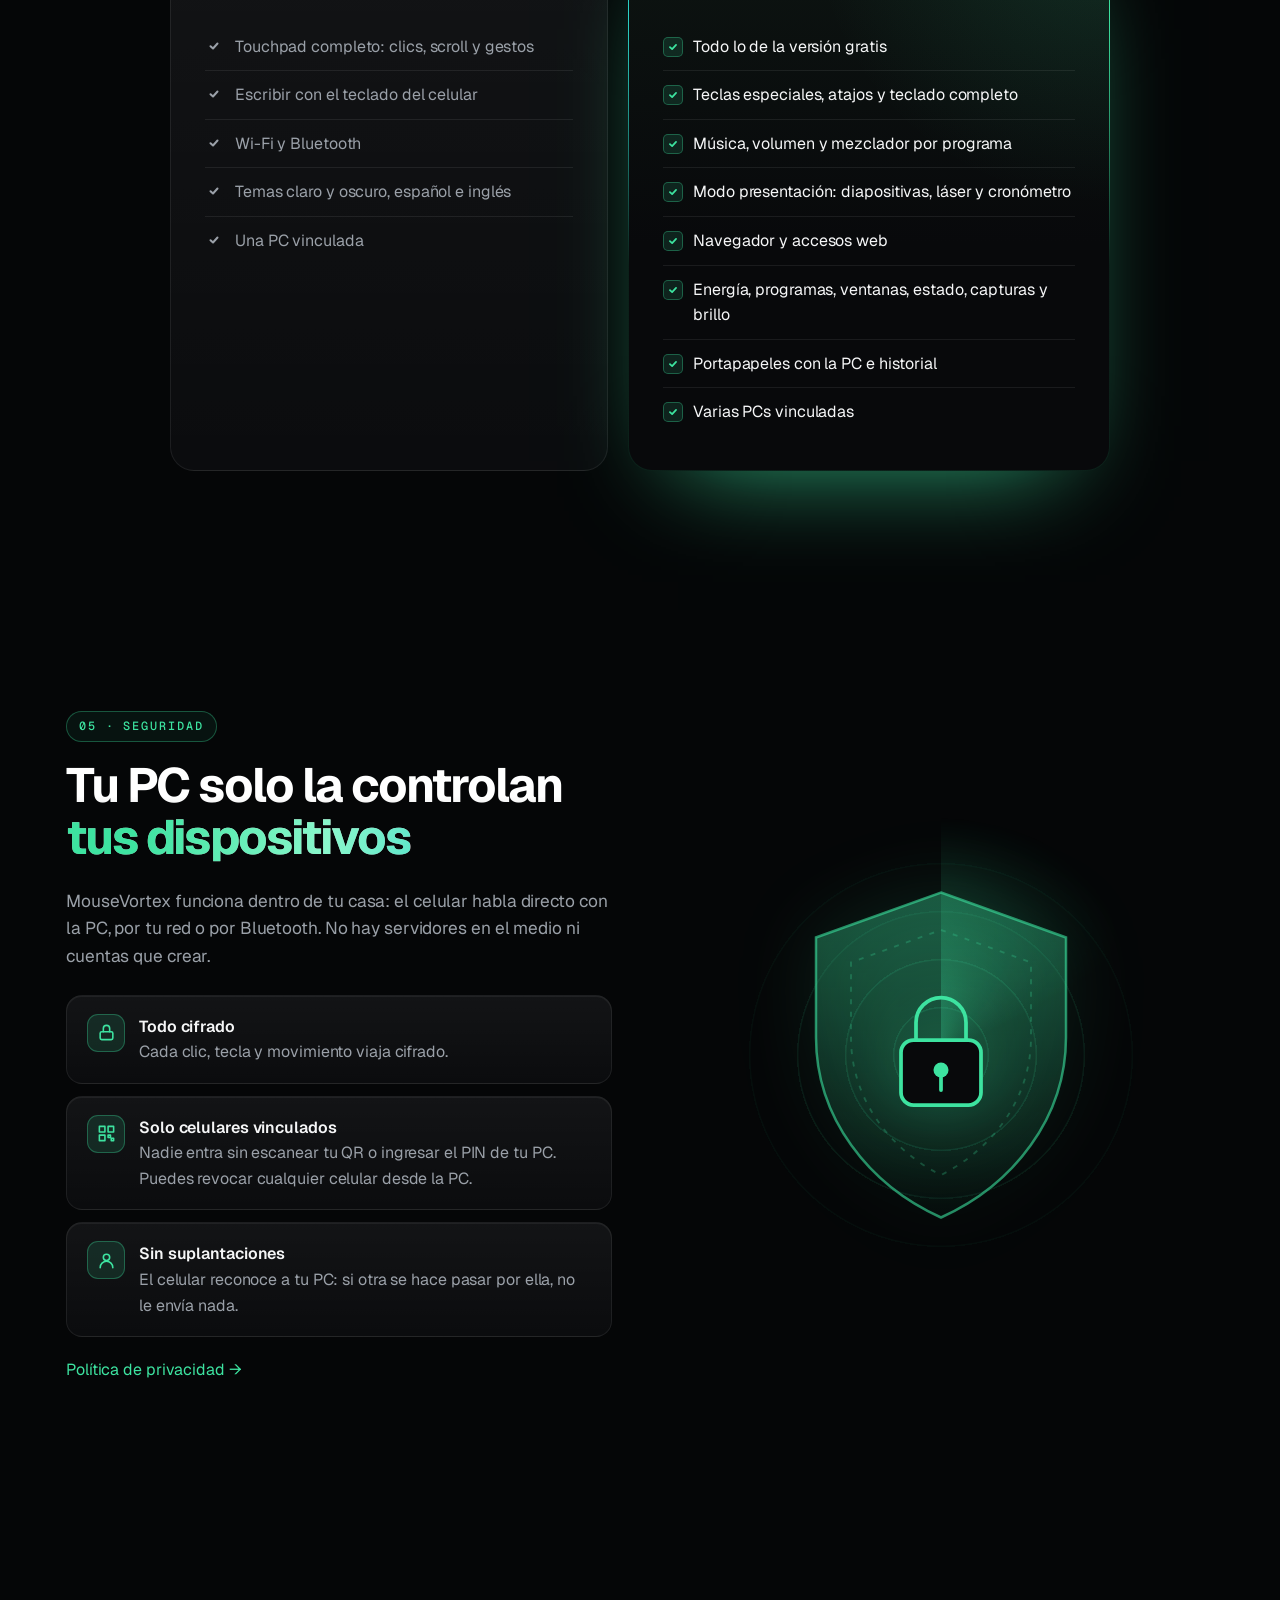
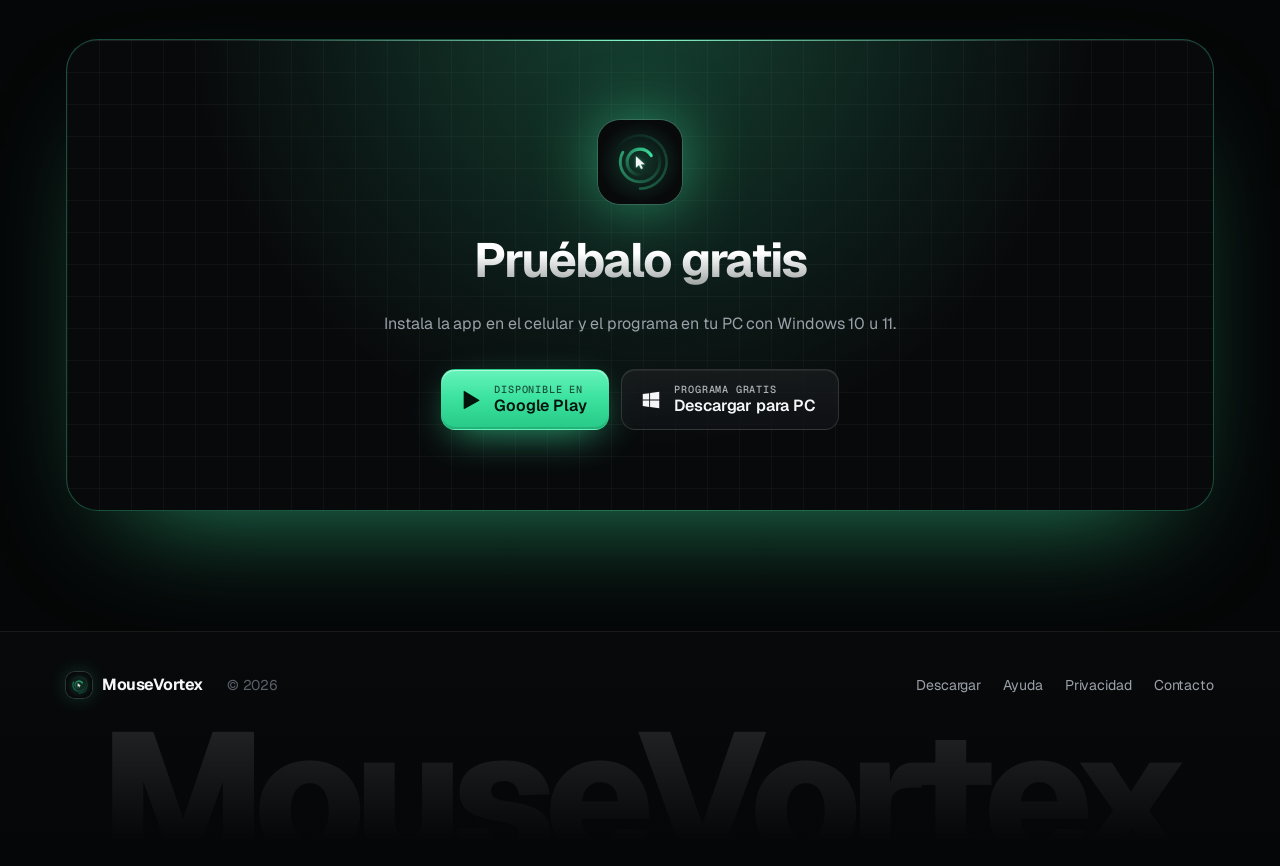
==== commit af308946: "Web: diseño oscuro premium Geist y Geist Mono, cabecera flotante de vidrio, etiquetas por sección, p" ====
--- a/index.html
+++ b/index.html
@@ -5,7 +5,7 @@
   <meta name="viewport" content="width=device-width, initial-scale=1">
   <title>MouseVortex — Controla tu PC desde el celular</title>
   <meta name="description" content="Usa tu celular como touchpad, teclado y control remoto de tu PC. Música, presentaciones, navegador, apagado programado y más, sin cables y con conexión cifrada.">
-  <meta name="theme-color" content="#08090b">
+  <meta name="theme-color" content="#050607">
   <meta property="og:title" content="MouseVortex — Tu PC, en la palma de la mano">
   <meta property="og:description" content="Touchpad, teclado, música, presentaciones y mucho más desde el celular. Sin cables y con conexión cifrada.">
   <meta property="og:image" content="img/icon.png">
@@ -13,7 +13,7 @@
   <link rel="alternate" hreflang="en" href="en/">
   <link rel="preconnect" href="https://fonts.googleapis.com">
   <link rel="preconnect" href="https://fonts.gstatic.com" crossorigin>
-  <link href="https://fonts.googleapis.com/css2?family=Plus+Jakarta+Sans:wght@400;500;600;700;800&display=swap" rel="stylesheet">
+  <link href="https://fonts.googleapis.com/css2?family=Geist:wght@400;500;600;700;800&family=Geist+Mono:wght@400;500;600&display=swap" rel="stylesheet">
   <link rel="stylesheet" href="style.css">
   <script>
     document.documentElement.className = "";
@@ -45,7 +45,6 @@
     <div class="hero">
       <div class="wrap">
         <div>
-          <span class="eyebrow reveal"><i></i>Para Android y Windows</span>
           <h1 class="reveal d1">Tu PC, en la <span class="glow-text">palma de la mano.</span></h1>
           <p class="lead reveal d2">Usa el celular como touchpad, teclado y control remoto de tu PC. Música, presentaciones, navegador, portapapeles y mucho más, sin cables y con conexión cifrada.</p>
           <div class="actions reveal d2">
@@ -111,7 +110,7 @@
 
     <section>
       <div class="wrap">
-        <div class="section-head center reveal">
+        <div class="section-head center reveal" data-kicker="01 · Cómo empezar">
           <h2>Empieza en un minuto</h2>
           <p>Sin configurar nada: escaneas un QR y listo.</p>
         </div>
@@ -125,7 +124,7 @@
 
     <section class="alt" id="funciones">
       <div class="wrap">
-        <div class="section-head center reveal">
+        <div class="section-head center reveal" data-kicker="02 · Funciones">
           <h2>Todo lo que haces con la PC, <span class="glow-text">desde el sillón</span></h2>
           <p>Una app pensada para usarse con una mano y sin mirar.</p>
         </div>
@@ -263,7 +262,7 @@
 
     <section>
       <div class="wrap">
-        <div class="section-head center reveal">
+        <div class="section-head center reveal" data-kicker="03 · Extras">
           <h2>Y además</h2>
         </div>
         <div class="grid">
@@ -310,7 +309,7 @@
           <div class="stat"><b>1</b><span>pago, para siempre</span></div>
         </div>
 
-        <div class="section-head center reveal">
+        <div class="section-head center reveal" data-kicker="04 · Planes">
           <h2>Gratis para siempre. <span class="glow-text">Pro, si quieres más.</span></h2>
           <p>Sin suscripción: Pro es un pago único en Google Play y queda en tu cuenta.</p>
         </div>
@@ -347,7 +346,7 @@
 
     <section>
       <div class="wrap split">
-        <div class="reveal">
+        <div class="reveal" data-kicker="05 · Seguridad">
           <h2>Tu PC solo la controlan <span class="glow-text">tus dispositivos</span></h2>
           <p style="color: var(--text-2); font-size: 1.08rem">MouseVortex funciona dentro de tu casa: el celular habla directo con la PC, por tu red o por Bluetooth. No hay servidores en el medio ni cuentas que crear.</p>
           <ul class="checks" style="margin-top: 24px">
--- a/style.css
+++ b/style.css
@@ -1,4 +1,4 @@
-/* MouseVortex — misma paleta que la app (mobile/lib/ui/theme.dart, tema oscuro). */
+/* MouseVortex — oscuro premium. El verde es el de la app (mobile/lib/ui/theme.dart). */
 @property --spin {
   syntax: "<angle>";
   initial-value: 0deg;
@@ -6,21 +6,27 @@
 }
 
 :root {
-  --bg: #08090b;
-  --bg-2: #0c0e11;
-  --surface: #16181c;
-  --surface-high: #202328;
-  --border: rgba(255, 255, 255, 0.08);
-  --border-strong: rgba(255, 255, 255, 0.14);
-  --text: #f4f5f7;
-  --text-2: #a2a7af;
-  --muted: #5c6169;
+  --bg: #050607;
+  --bg-2: #08090b;
+  --surface: #0e1013;
+  --surface-high: #17191d;
+  --glass: linear-gradient(180deg, rgba(255, 255, 255, 0.045), rgba(255, 255, 255, 0.012));
+  --border: rgba(255, 255, 255, 0.075);
+  --border-strong: rgba(255, 255, 255, 0.13);
+  --highlight: inset 0 1px 0 rgba(255, 255, 255, 0.06);
+  --text: #f5f6f7;
+  --text-2: #9aa0a8;
+  --muted: #5a6068;
   --accent: #3de3a0;
   --accent-2: #8af7cc;
-  --accent-dim: rgba(61, 227, 160, 0.14);
+  --accent-3: #2bd4c8;
+  --accent-dim: rgba(61, 227, 160, 0.12);
+  --accent-line: rgba(61, 227, 160, 0.32);
   --on-accent: #03140c;
-  --radius: 20px;
-  --max: 1120px;
+  --radius: 18px;
+  --max: 1180px;
+  --sans: "Geist", system-ui, -apple-system, "Segoe UI", sans-serif;
+  --mono: "Geist Mono", ui-monospace, "Cascadia Code", Consolas, monospace;
 }
 
 * { box-sizing: border-box; }
@@ -32,88 +38,125 @@
   margin: 0;
   background: var(--bg);
   color: var(--text);
-  font-family: "Plus Jakarta Sans", system-ui, -apple-system, "Segoe UI", sans-serif;
+  font-family: var(--sans);
   font-size: 16px;
   line-height: 1.6;
+  letter-spacing: -0.006em;
   -webkit-font-smoothing: antialiased;
   overflow-x: hidden;
   overflow-x: clip;
 }
 
-/* Cuadrícula tenue de fondo, como una superficie técnica. */
+/* Puntos de fondo, como una placa de circuito, que se apagan hacia abajo. */
 body::before {
   content: "";
   position: fixed;
   inset: 0;
   z-index: -1;
-  background-image:
-    linear-gradient(rgba(255, 255, 255, 0.025) 1px, transparent 1px),
-    linear-gradient(90deg, rgba(255, 255, 255, 0.025) 1px, transparent 1px);
-  background-size: 56px 56px;
-  mask-image: radial-gradient(ellipse 90% 60% at 50% 0%, #000 30%, transparent 75%);
-  -webkit-mask-image: radial-gradient(ellipse 90% 60% at 50% 0%, #000 30%, transparent 75%);
-  pointer-events: none;
-}
+  background-image: radial-gradient(rgba(255, 255, 255, 0.075) 1px, transparent 1.2px);
+  background-size: 26px 26px;
+  mask-image: radial-gradient(ellipse 80% 55% at 50% 0%, #000 20%, transparent 75%);
+  -webkit-mask-image: radial-gradient(ellipse 80% 55% at 50% 0%, #000 20%, transparent 75%);
+  pointer-events: none;
+}
+/* Grano fino encima de todo: le quita lo "plano" a los degradados. */
+body::after {
+  content: "";
+  position: fixed;
+  inset: 0;
+  z-index: 100;
+  pointer-events: none;
+  opacity: 0.05;
+  background-image: url("data:image/svg+xml,%3Csvg xmlns='http://www.w3.org/2000/svg' width='160' height='160'%3E%3Cfilter id='n'%3E%3CfeTurbulence type='fractalNoise' baseFrequency='0.9' numOctaves='2' stitchTiles='stitch'/%3E%3C/filter%3E%3Crect width='100%25' height='100%25' filter='url(%23n)'/%3E%3C/svg%3E");
+}
+
+::selection { background: rgba(61, 227, 160, 0.3); color: #fff; }
 
 a { color: var(--accent); text-decoration: none; }
-a:hover { text-decoration: underline; }
-
-h1, h2, h3 { line-height: 1.12; margin: 0 0 0.5em; letter-spacing: -0.03em; }
-h1 { font-size: clamp(2.4rem, 6vw, 4.2rem); font-weight: 800; }
-h2 { font-size: clamp(1.8rem, 4vw, 2.7rem); font-weight: 800; }
-h3 { font-size: 1.12rem; font-weight: 700; letter-spacing: -0.01em; }
-p { margin: 0 0 1em; }
-
-.wrap { max-width: var(--max); margin: 0 auto; padding: 0 16px; }
-
-.glow-text {
-  background: linear-gradient(100deg, var(--accent) 10%, var(--accent-2) 50%, var(--accent) 90%);
-  background-size: 200% auto;
+a:hover { text-decoration: underline; text-underline-offset: 3px; }
+
+h1, h2, h3 { line-height: 1.08; margin: 0 0 0.5em; letter-spacing: -0.04em; font-weight: 700; }
+/* Títulos en blanco que se apaga hacia abajo, como metal. */
+h1, h2 {
+  background: linear-gradient(180deg, #ffffff 35%, rgba(255, 255, 255, 0.58));
   -webkit-background-clip: text;
   background-clip: text;
   color: transparent;
-  animation: shine 6s linear infinite;
-}
-@keyframes shine { to { background-position: -200% center; } }
-
-.eyebrow {
+}
+h1 { font-size: clamp(2.6rem, 6.4vw, 4.8rem); letter-spacing: -0.05em; }
+h2 { font-size: clamp(1.9rem, 4.2vw, 3rem); }
+h3 { font-size: 1.1rem; font-weight: 600; letter-spacing: -0.02em; }
+p { margin: 0 0 1em; }
+
+.wrap { max-width: var(--max); margin: 0 auto; padding: 0 16px; }
+
+.glow-text {
+  background: linear-gradient(100deg, var(--accent) 10%, var(--accent-2) 35%, var(--accent-3) 60%, var(--accent) 90%);
+  background-size: 220% auto;
+  -webkit-background-clip: text;
+  background-clip: text;
+  color: transparent;
+  animation: shine 7s linear infinite;
+}
+@keyframes shine { to { background-position: -220% center; } }
+
+/* Etiqueta en monoespaciada sobre cada sección: "01 · Funciones". */
+[data-kicker]::before {
+  content: attr(data-kicker);
   display: inline-flex;
   align-items: center;
-  gap: 8px;
+  gap: 10px;
+  margin-bottom: 18px;
+  font-family: var(--mono);
+  font-size: 0.74rem;
+  font-weight: 500;
+  letter-spacing: 0.16em;
+  text-transform: uppercase;
   color: var(--accent);
-  font-weight: 700;
-  font-size: 0.8rem;
-  letter-spacing: 0.1em;
-  text-transform: uppercase;
-  margin-bottom: 18px;
-  padding: 6px 12px;
+  padding: 5px 12px;
   border-radius: 999px;
-  background: var(--accent-dim);
-  border: 1px solid rgba(61, 227, 160, 0.25);
-}
-.eyebrow i { width: 7px; height: 7px; border-radius: 50%; background: var(--accent); box-shadow: 0 0 10px var(--accent); animation: pulse 2s ease-in-out infinite; }
-@keyframes pulse { 50% { opacity: 0.35; } }
-
-/* ---------- Cabecera ---------- */
+  border: 1px solid var(--accent-line);
+  background: rgba(61, 227, 160, 0.06);
+}
+
+
+/* ---------- Cabecera flotante ---------- */
 .top {
   position: sticky;
-  top: 0;
+  top: 12px;
   z-index: 20;
-  background: rgba(8, 9, 11, 0.75);
-  backdrop-filter: blur(14px) saturate(140%);
-  -webkit-backdrop-filter: blur(14px) saturate(140%);
-  border-bottom: 1px solid var(--border);
-}
-.top .wrap { display: flex; align-items: center; gap: 16px; height: 66px; }
-.brand { display: flex; align-items: center; gap: 10px; color: var(--text); font-weight: 800; font-size: 1.1rem; letter-spacing: -0.02em; }
+  margin-top: 12px;
+  padding: 0 12px;
+}
+.top .wrap {
+  display: flex;
+  align-items: center;
+  gap: 16px;
+  height: 60px;
+  max-width: calc(var(--max) - 24px);
+  padding: 0 8px 0 14px;
+  border-radius: 18px;
+  background: rgba(10, 11, 13, 0.62);
+  backdrop-filter: blur(18px) saturate(160%);
+  -webkit-backdrop-filter: blur(18px) saturate(160%);
+  border: 1px solid var(--border);
+  box-shadow: var(--highlight), 0 20px 50px -24px rgba(0, 0, 0, 0.9);
+}
+.brand { display: flex; align-items: center; gap: 10px; color: var(--text); font-weight: 700; font-size: 1.05rem; letter-spacing: -0.03em; }
 .brand:hover { text-decoration: none; }
-.brand img { width: 36px; height: 36px; border-radius: 10px; box-shadow: 0 0 20px -6px rgba(61, 227, 160, 0.6); }
-.nav { display: flex; gap: 4px; margin-left: auto; align-items: center; }
-.nav a { color: var(--text-2); padding: 8px 12px; border-radius: 10px; font-size: 0.95rem; font-weight: 600; }
-.nav a:hover, .nav a[aria-current="page"] { color: var(--text); background: var(--surface); text-decoration: none; }
-.nav .lang { border: 1px solid var(--border); font-size: 0.85rem; }
-.nav .get { background: var(--accent); color: var(--on-accent); margin-left: 6px; }
-.nav .get:hover { background: var(--accent-2); color: var(--on-accent); }
+.brand img { width: 32px; height: 32px; border-radius: 9px; box-shadow: 0 0 0 1px var(--border-strong), 0 0 22px -6px rgba(61, 227, 160, 0.7); }
+.nav { display: flex; gap: 2px; margin-left: auto; align-items: center; }
+.nav a { color: var(--text-2); padding: 8px 12px; border-radius: 10px; font-size: 0.92rem; font-weight: 500; transition: color 0.2s, background 0.2s; }
+.nav a:hover, .nav a[aria-current="page"] { color: var(--text); background: rgba(255, 255, 255, 0.05); text-decoration: none; }
+.nav .lang { font-family: var(--mono); font-size: 0.78rem; border: 1px solid var(--border); }
+.nav .get {
+  margin-left: 6px;
+  color: var(--on-accent);
+  font-weight: 600;
+  background: linear-gradient(180deg, #62f2b8, #2fd08f);
+  box-shadow: inset 0 1px 0 rgba(255, 255, 255, 0.45), 0 0 24px -6px rgba(61, 227, 160, 0.7);
+}
+.nav .get:hover { color: var(--on-accent); background: linear-gradient(180deg, #8af7cc, #3de3a0); }
 
 @media (max-width: 720px) {
   .nav .hide-sm { display: none; }
@@ -124,44 +167,95 @@
 
 /* ---------- Botones ---------- */
 .btn {
+  position: relative;
   display: inline-flex;
   align-items: center;
   gap: 12px;
-  padding: 14px 22px;
-  border-radius: 16px;
-  font-weight: 700;
+  padding: 13px 22px 13px 18px;
+  border-radius: 14px;
+  font-weight: 600;
   font-size: 1rem;
+  letter-spacing: -0.01em;
   border: 1px solid var(--border-strong);
-  background: rgba(32, 35, 40, 0.7);
+  background: var(--glass), rgba(14, 16, 19, 0.7);
   color: var(--text);
-  transition: transform 0.2s, box-shadow 0.2s, background 0.2s;
-}
-.btn:hover { text-decoration: none; transform: translateY(-2px); background: var(--surface-high); }
-.btn svg { width: 24px; height: 24px; flex: none; }
-.btn.primary { background: var(--accent); color: var(--on-accent); border-color: transparent; box-shadow: 0 10px 40px -10px rgba(61, 227, 160, 0.7); }
-.btn.primary:hover { background: var(--accent-2); box-shadow: 0 14px 50px -8px rgba(61, 227, 160, 0.85); }
-.btn small { display: block; font-weight: 600; font-size: 0.72rem; opacity: 0.75; line-height: 1.2; }
+  box-shadow: var(--highlight);
+  transition: transform 0.2s, box-shadow 0.25s, border-color 0.25s;
+}
+.btn:hover { text-decoration: none; transform: translateY(-2px); border-color: rgba(255, 255, 255, 0.22); }
+.btn svg { width: 22px; height: 22px; flex: none; }
+.btn.primary {
+  color: var(--on-accent);
+  border-color: transparent;
+  background: linear-gradient(180deg, #66f3bb 0%, #3de3a0 45%, #27c987 100%);
+  box-shadow: inset 0 1px 0 rgba(255, 255, 255, 0.5), inset 0 -2px 0 rgba(0, 0, 0, 0.12), 0 12px 40px -12px rgba(61, 227, 160, 0.8);
+}
+.btn.primary:hover { box-shadow: inset 0 1px 0 rgba(255, 255, 255, 0.5), inset 0 -2px 0 rgba(0, 0, 0, 0.12), 0 16px 56px -10px rgba(61, 227, 160, 0.95); }
+.btn small { display: block; font-family: var(--mono); font-weight: 500; font-size: 0.64rem; letter-spacing: 0.08em; text-transform: uppercase; opacity: 0.7; line-height: 1.3; }
 .btn .label { line-height: 1.25; text-align: left; }
-.actions { display: flex; flex-wrap: wrap; gap: 12px; margin-top: 30px; }
+.actions { display: flex; flex-wrap: wrap; gap: 12px; margin-top: 32px; }
 
 /* ---------- Hero ---------- */
-.hero { position: relative; overflow: hidden; padding: 72px 0 96px; }
-.hero::before, .hero::after {
-  content: "";
-  position: absolute;
+.hero { position: relative; overflow: hidden; padding: 84px 0 110px; }
+/* Haz de luz verde desde arriba. */
+.hero::before {
+  content: "";
+  position: absolute;
+  inset: -20% -10% auto;
+  height: 900px;
+  pointer-events: none;
+  background:
+    radial-gradient(ellipse 34% 55% at 72% 0%, rgba(61, 227, 160, 0.22), transparent 70%),
+    radial-gradient(ellipse 22% 40% at 64% 0%, rgba(43, 212, 200, 0.12), transparent 70%),
+    radial-gradient(ellipse 30% 30% at 10% 90%, rgba(61, 227, 160, 0.06), transparent 70%);
+}
+/* Línea de horizonte. */
+.hero::after {
+  content: "";
+  position: absolute;
+  left: 0;
+  right: 0;
+  bottom: 0;
+  height: 1px;
+  background: linear-gradient(90deg, transparent, rgba(61, 227, 160, 0.45) 50%, transparent);
+}
+.hero .wrap { display: grid; grid-template-columns: 1.05fr 0.95fr; gap: 40px; align-items: center; position: relative; z-index: 1; }
+.hero .lead { font-size: 1.16rem; color: var(--text-2); max-width: 31em; }
+.badges { display: flex; flex-wrap: wrap; gap: 10px 22px; margin-top: 28px; color: var(--text-2); font-family: var(--mono); font-size: 0.78rem; letter-spacing: 0.04em; }
+.badges span { display: inline-flex; align-items: center; gap: 8px; }
+.badges span::before { content: ""; width: 16px; height: 16px; border-radius: 5px; border: 1px solid var(--accent-line); background: var(--accent-dim) url("data:image/svg+xml,%3Csvg xmlns='http://www.w3.org/2000/svg' viewBox='0 0 16 16'%3E%3Cpath d='M4.5 8.2 7 10.5l4.5-5' fill='none' stroke='%233de3a0' stroke-width='2' stroke-linecap='round' stroke-linejoin='round'/%3E%3C/svg%3E") center / 14px no-repeat; }
+
+.hero-visual { position: relative; height: 620px; display: grid; place-items: center; perspective: 1400px; }
+/* Esquinas de visor alrededor de los celulares. */
+.hero-visual::before {
+  --c: rgba(255, 255, 255, 0.22);
+  content: "";
+  position: absolute;
+  inset: 16px 4%;
+  pointer-events: none;
+  background:
+    linear-gradient(var(--c), var(--c)) top left / 22px 1px no-repeat,
+    linear-gradient(var(--c), var(--c)) top left / 1px 22px no-repeat,
+    linear-gradient(var(--c), var(--c)) top right / 22px 1px no-repeat,
+    linear-gradient(var(--c), var(--c)) top right / 1px 22px no-repeat,
+    linear-gradient(var(--c), var(--c)) bottom left / 22px 1px no-repeat,
+    linear-gradient(var(--c), var(--c)) bottom left / 1px 22px no-repeat,
+    linear-gradient(var(--c), var(--c)) bottom right / 22px 1px no-repeat,
+    linear-gradient(var(--c), var(--c)) bottom right / 1px 22px no-repeat;
+}
+/* Reflejo verde en el "piso", debajo de los celulares. */
+.hero-visual::after {
+  content: "";
+  position: absolute;
+  left: 18%;
+  right: 18%;
+  bottom: 22px;
+  height: 60px;
   border-radius: 50%;
-  pointer-events: none;
-  filter: blur(10px);
-}
-.hero::before { width: 760px; height: 760px; right: -220px; top: -180px; background: radial-gradient(circle, rgba(61, 227, 160, 0.16), transparent 62%); }
-.hero::after { width: 520px; height: 520px; left: -260px; bottom: -260px; background: radial-gradient(circle, rgba(61, 227, 160, 0.07), transparent 65%); }
-.hero .wrap { display: grid; grid-template-columns: 1.05fr 0.95fr; gap: 40px; align-items: center; position: relative; z-index: 1; }
-.hero .lead { font-size: 1.18rem; color: var(--text-2); max-width: 32em; }
-.badges { display: flex; flex-wrap: wrap; gap: 8px 20px; margin-top: 26px; color: var(--text-2); font-size: 0.92rem; }
-.badges span { display: inline-flex; align-items: center; gap: 6px; }
-.badges span::before { content: ""; width: 16px; height: 16px; border-radius: 50%; background: var(--accent-dim) url("data:image/svg+xml,%3Csvg xmlns='http://www.w3.org/2000/svg' viewBox='0 0 16 16'%3E%3Cpath d='M4.5 8.2 7 10.5l4.5-5' fill='none' stroke='%233de3a0' stroke-width='2' stroke-linecap='round' stroke-linejoin='round'/%3E%3C/svg%3E") center / 16px no-repeat; }
-
-.hero-visual { position: relative; height: 600px; display: grid; place-items: center; perspective: 1400px; }
+  background: radial-gradient(ellipse, rgba(61, 227, 160, 0.4), transparent 70%);
+  filter: blur(14px);
+  pointer-events: none;
+}
 .hero-visual .rings { position: absolute; width: 640px; height: 640px; max-width: 150%; left: 50%; top: 50%; transform: translate(-50%, -50%); pointer-events: none; }
 .rings circle { fill: none; stroke-linecap: round; transform-box: fill-box; transform-origin: center; }
 .rings .r1 { animation: spin 38s linear infinite; }
@@ -169,10 +263,10 @@
 .rings .r3 { animation: spin 18s linear infinite; }
 @keyframes spin { to { transform: rotate(360deg); } }
 
-.hero-visual .stack { position: relative; transform-style: preserve-3d; transition: transform 0.4s ease-out; }
+.hero-visual .stack { position: relative; z-index: 1; transform-style: preserve-3d; transition: transform 0.4s ease-out; }
 /* Derecho: una captura girada pierde nitidez en el texto. */
 .hero-visual .device.front { position: relative; z-index: 2; }
-.hero-visual .device.back { position: absolute; z-index: 1; left: 150px; top: 60px; --w: 230px; transform: rotate(8deg); opacity: 0.92; filter: saturate(0.9) brightness(0.85); }
+.hero-visual .device.back { position: absolute; z-index: 1; left: 150px; top: 60px; --w: 230px; transform: rotate(8deg); opacity: 0.9; filter: saturate(0.9) brightness(0.8); }
 
 .chip {
   position: absolute;
@@ -180,38 +274,38 @@
   display: flex;
   align-items: center;
   gap: 10px;
-  padding: 10px 14px;
+  padding: 10px 14px 10px 10px;
   border-radius: 14px;
-  background: rgba(22, 24, 28, 0.82);
+  background: var(--glass), rgba(12, 14, 17, 0.78);
   border: 1px solid var(--border-strong);
-  backdrop-filter: blur(10px);
-  -webkit-backdrop-filter: blur(10px);
-  box-shadow: 0 20px 40px -20px rgba(0, 0, 0, 0.9);
+  backdrop-filter: blur(12px);
+  -webkit-backdrop-filter: blur(12px);
+  box-shadow: var(--highlight), 0 24px 50px -20px rgba(0, 0, 0, 0.95);
   font-size: 0.85rem;
-  font-weight: 700;
+  font-weight: 600;
   white-space: nowrap;
   animation: float 6s ease-in-out infinite;
 }
-.chip small { display: block; font-weight: 500; color: var(--text-2); font-size: 0.75rem; }
-.chip .dot { width: 32px; height: 32px; border-radius: 10px; display: grid; place-items: center; background: var(--accent-dim); color: var(--accent); flex: none; }
-.chip .dot svg { width: 18px; height: 18px; }
+.chip small { display: block; font-family: var(--mono); font-weight: 400; color: var(--text-2); font-size: 0.68rem; letter-spacing: 0.03em; }
+.chip .dot { width: 32px; height: 32px; border-radius: 10px; display: grid; place-items: center; background: var(--accent-dim); border: 1px solid var(--accent-line); color: var(--accent); flex: none; }
+.chip .dot svg { width: 17px; height: 17px; }
 .chip.c1 { left: -10px; top: 90px; }
 .chip.c2 { right: -6px; top: 250px; animation-delay: -2s; }
-.chip.c3 { left: 10px; bottom: 70px; animation-delay: -4s; }
+.chip.c3 { left: 10px; bottom: 80px; animation-delay: -4s; }
 @keyframes float { 50% { transform: translateY(-10px); } }
 
 @media (max-width: 920px) {
-  .hero { padding: 40px 0 40px; }
+  .hero { padding: 44px 0 48px; }
   .hero .wrap { grid-template-columns: 1fr; }
-  .hero-visual { height: 560px; margin-top: 10px; }
+  .hero-visual { height: 580px; margin-top: 10px; }
   .chip.c1 { left: 0; }
   .chip.c2 { right: 0; }
 }
 @media (max-width: 480px) {
-  .hero-visual { height: 500px; }
+  .hero-visual { height: 520px; }
   .hero-visual .device.front { --w: 230px; }
   .hero-visual .device.back { --w: 190px; left: 90px; top: 50px; }
-  .chip { font-size: 0.78rem; padding: 8px 10px; }
+  .chip { font-size: 0.78rem; padding: 8px 10px 8px 8px; }
   .chip .dot { width: 26px; height: 26px; }
   .chip.c3 { display: none; }
 }
@@ -224,12 +318,12 @@
   aspect-ratio: 9 / 19.5;
   border-radius: calc(var(--w) * 0.155);
   padding: calc(var(--w) * 0.035);
-  background: linear-gradient(150deg, #2b2f36 0%, #121418 45%, #0b0c0f 100%);
+  background: linear-gradient(150deg, #34383f 0%, #14161a 40%, #0a0b0d 100%);
   box-shadow:
-    inset 0 0 0 1px rgba(255, 255, 255, 0.12),
-    inset 0 0 0 4px #050607,
-    0 50px 90px -30px rgba(0, 0, 0, 0.95),
-    0 0 80px -30px rgba(61, 227, 160, 0.45);
+    inset 0 0 0 1px rgba(255, 255, 255, 0.16),
+    inset 0 0 0 4px #040506,
+    0 60px 100px -30px rgba(0, 0, 0, 0.95),
+    0 0 90px -30px rgba(61, 227, 160, 0.5);
   flex: none;
 }
 /* Botones laterales */
@@ -269,7 +363,7 @@
   position: absolute;
   z-index: 2;
   inset: 0;
-  background: linear-gradient(115deg, rgba(255, 255, 255, 0.07) 0%, transparent 32%);
+  background: linear-gradient(115deg, rgba(255, 255, 255, 0.08) 0%, transparent 30%);
   pointer-events: none;
 }
 .device-screen .shot {
@@ -320,181 +414,274 @@
 .mock.wide .kb span { height: auto; }
 
 /* ---------- Franja "funciona con" ---------- */
-.marquee { border-block: 1px solid var(--border); background: var(--bg-2); padding: 20px 0; overflow: hidden; }
-.marquee p { text-align: center; color: var(--muted); font-size: 0.78rem; letter-spacing: 0.12em; text-transform: uppercase; font-weight: 700; margin-bottom: 12px; }
-.marquee-track { display: flex; gap: 48px; width: max-content; animation: scroll 40s linear infinite; mask-image: linear-gradient(90deg, transparent, #000 10%, #000 90%, transparent); -webkit-mask-image: linear-gradient(90deg, transparent, #000 10%, #000 90%, transparent); }
-.marquee-track span { color: var(--text-2); font-weight: 700; font-size: 1.05rem; white-space: nowrap; opacity: 0.75; }
+.marquee { position: relative; border-bottom: 1px solid var(--border); padding: 26px 0; overflow: hidden; }
+.marquee p { text-align: center; color: var(--muted); font-family: var(--mono); font-size: 0.7rem; letter-spacing: 0.22em; text-transform: uppercase; margin-bottom: 14px; }
+.marquee-track { display: flex; gap: 0; width: max-content; animation: scroll 44s linear infinite; mask-image: linear-gradient(90deg, transparent, #000 12%, #000 88%, transparent); -webkit-mask-image: linear-gradient(90deg, transparent, #000 12%, #000 88%, transparent); }
+.marquee-track span { color: var(--text-2); font-weight: 600; font-size: 1.02rem; letter-spacing: -0.02em; white-space: nowrap; opacity: 0.7; display: inline-flex; align-items: center; }
+.marquee-track span::after { content: ""; width: 4px; height: 4px; margin: 0 26px; border-radius: 1px; background: var(--accent); opacity: 0.6; transform: rotate(45deg); }
 @keyframes scroll { to { transform: translateX(-50%); } }
 
 /* ---------- Secciones ---------- */
-section { padding: 96px 0; position: relative; }
-section.alt { background: linear-gradient(180deg, var(--bg-2), var(--bg)); border-top: 1px solid var(--border); }
-.section-head { max-width: 680px; margin-bottom: 44px; }
+section { padding: 120px 0; position: relative; }
+/* Separador: una línea de luz en el centro, con un halo tenue debajo. */
+section.alt::before {
+  content: "";
+  position: absolute;
+  top: 0;
+  left: 50%;
+  width: min(900px, 90%);
+  height: 1px;
+  transform: translateX(-50%);
+  background: linear-gradient(90deg, transparent, rgba(255, 255, 255, 0.18), transparent);
+}
+section.alt::after {
+  content: "";
+  position: absolute;
+  top: 0;
+  left: 50%;
+  width: min(700px, 80%);
+  height: 160px;
+  transform: translateX(-50%);
+  background: radial-gradient(ellipse 50% 100% at 50% 0%, rgba(61, 227, 160, 0.09), transparent 70%);
+  pointer-events: none;
+}
+.section-head { max-width: 700px; margin-bottom: 56px; }
 .section-head.center { margin-inline: auto; text-align: center; }
 .section-head p { color: var(--text-2); font-size: 1.08rem; }
-
-/* Números */
-.stats { display: grid; grid-template-columns: repeat(4, 1fr); gap: 16px; }
+.section-head h2 { margin-bottom: 0.35em; }
+
+/* Números: un solo panel dividido por líneas finas. */
+.stats { display: grid; grid-template-columns: repeat(4, 1fr); gap: 1px; background: var(--border); border: 1px solid var(--border); border-radius: 20px; overflow: hidden; box-shadow: 0 30px 60px -40px rgba(0, 0, 0, 0.9); }
 @media (max-width: 760px) { .stats { grid-template-columns: repeat(2, 1fr); } }
-.stat { padding: 22px; border-radius: var(--radius); background: var(--surface); border: 1px solid var(--border); }
-.stat b { display: block; font-size: clamp(1.8rem, 4vw, 2.4rem); font-weight: 800; letter-spacing: -0.03em; line-height: 1.1; color: var(--accent); }
-.stat span { color: var(--text-2); font-size: 0.92rem; }
+.stat { padding: 26px 24px; background: var(--glass), var(--bg-2); }
+.stat b {
+  display: block;
+  font-family: var(--mono);
+  font-size: clamp(2rem, 4.4vw, 2.8rem);
+  font-weight: 500;
+  letter-spacing: -0.04em;
+  line-height: 1.1;
+  margin-bottom: 6px;
+  background: linear-gradient(180deg, var(--accent-2), var(--accent));
+  -webkit-background-clip: text;
+  background-clip: text;
+  color: transparent;
+}
+.stat span { color: var(--text-2); font-size: 0.9rem; }
 
 /* Pasos */
 .steps { counter-reset: step; display: grid; grid-template-columns: repeat(auto-fit, minmax(240px, 1fr)); gap: 16px; padding: 0; margin: 0; list-style: none; }
-.steps li { counter-increment: step; background: var(--surface); border: 1px solid var(--border); border-radius: var(--radius); padding: 24px; color: var(--text-2); position: relative; overflow: hidden; }
+.steps li {
+  counter-increment: step;
+  position: relative;
+  overflow: hidden;
+  padding: 26px;
+  border-radius: var(--radius);
+  background: var(--glass), var(--bg-2);
+  border: 1px solid var(--border);
+  box-shadow: var(--highlight);
+  color: var(--text-2);
+}
 .steps li::before {
-  content: counter(step);
-  display: grid;
-  place-items: center;
-  width: 38px;
-  height: 38px;
-  border-radius: 12px;
-  background: var(--accent);
-  color: var(--on-accent);
-  font-weight: 800;
-  margin-bottom: 14px;
-  box-shadow: 0 0 24px -6px rgba(61, 227, 160, 0.8);
-}
-.steps li::after { content: counter(step); position: absolute; right: 14px; bottom: -28px; font-size: 7rem; font-weight: 800; color: rgba(255, 255, 255, 0.03); line-height: 1; }
-.steps li strong { color: var(--text); display: block; margin-bottom: 4px; font-size: 1.05rem; }
+  content: "0" counter(step);
+  display: inline-block;
+  margin-bottom: 18px;
+  padding: 4px 10px;
+  border-radius: 8px;
+  font-family: var(--mono);
+  font-size: 0.78rem;
+  font-weight: 500;
+  letter-spacing: 0.08em;
+  color: var(--accent);
+  background: var(--accent-dim);
+  border: 1px solid var(--accent-line);
+}
+/* Línea de luz arriba de cada paso. */
+.steps li::after { content: ""; position: absolute; top: 0; left: 24px; right: 24px; height: 1px; background: linear-gradient(90deg, transparent, rgba(61, 227, 160, 0.5), transparent); }
+.steps li strong { color: var(--text); display: block; margin-bottom: 6px; font-size: 1.05rem; font-weight: 600; letter-spacing: -0.02em; }
 
 /* Funciones con captura */
-.showcase { display: grid; gap: 120px; }
-.feature { display: grid; grid-template-columns: 1fr 1fr; gap: 64px; align-items: center; }
+.showcase { display: grid; gap: 140px; }
+.feature { display: grid; grid-template-columns: 1fr 1fr; gap: 72px; align-items: center; }
 .feature.flip .feature-media { order: 2; }
 .feature-media { position: relative; display: grid; place-items: center; min-height: 420px; }
+/* "Escenario": un panel con cuadrícula del que el celular sobresale arriba y abajo. */
 .feature-media::before {
   content: "";
   position: absolute;
-  width: 420px;
-  height: 420px;
-  max-width: 100%;
-  border-radius: 50%;
-  background: radial-gradient(circle, rgba(61, 227, 160, 0.18), transparent 65%);
-}
+  width: min(440px, 100%);
+  height: 76%;
+  border-radius: 28px;
+  border: 1px solid var(--border);
+  background:
+    radial-gradient(circle at 50% 45%, rgba(61, 227, 160, 0.2), transparent 62%),
+    linear-gradient(rgba(255, 255, 255, 0.035) 1px, transparent 1px) 0 0 / 28px 28px,
+    linear-gradient(90deg, rgba(255, 255, 255, 0.035) 1px, transparent 1px) 0 0 / 28px 28px,
+    var(--bg-2);
+  box-shadow: var(--highlight), 0 40px 80px -50px rgba(0, 0, 0, 0.9);
+}
+/* Esquinas de visor en verde. */
 .feature-media::after {
-  content: "";
-  position: absolute;
-  width: 380px;
-  height: 380px;
-  max-width: 95%;
-  aspect-ratio: 1;
-  border-radius: 50%;
-  border: 1px dashed rgba(61, 227, 160, 0.22);
-  animation: spin 60s linear infinite;
+  --c: rgba(61, 227, 160, 0.7);
+  content: "";
+  position: absolute;
+  width: calc(min(440px, 100%) - 20px);
+  height: calc(76% - 20px);
+  pointer-events: none;
+  background:
+    linear-gradient(var(--c), var(--c)) top left / 16px 1.5px no-repeat,
+    linear-gradient(var(--c), var(--c)) top left / 1.5px 16px no-repeat,
+    linear-gradient(var(--c), var(--c)) top right / 16px 1.5px no-repeat,
+    linear-gradient(var(--c), var(--c)) top right / 1.5px 16px no-repeat,
+    linear-gradient(var(--c), var(--c)) bottom left / 16px 1.5px no-repeat,
+    linear-gradient(var(--c), var(--c)) bottom left / 1.5px 16px no-repeat,
+    linear-gradient(var(--c), var(--c)) bottom right / 16px 1.5px no-repeat,
+    linear-gradient(var(--c), var(--c)) bottom right / 1.5px 16px no-repeat;
 }
 .feature-media .device { z-index: 1; }
-.feature-text h2 { font-size: clamp(1.7rem, 3.4vw, 2.4rem); }
+.feature-text h2 { font-size: clamp(1.8rem, 3.4vw, 2.6rem); }
 .feature-text > p { color: var(--text-2); font-size: 1.08rem; }
-.feature-text ul { list-style: none; padding: 0; margin: 22px 0 0; display: grid; gap: 12px; }
-.feature-text li { display: flex; gap: 12px; color: var(--text-2); }
-.feature-text li::before { content: ""; flex: none; margin-top: 3px; width: 20px; height: 20px; border-radius: 6px; background: var(--accent-dim) url("data:image/svg+xml,%3Csvg xmlns='http://www.w3.org/2000/svg' viewBox='0 0 16 16'%3E%3Cpath d='M4.5 8.2 7 10.5l4.5-5' fill='none' stroke='%233de3a0' stroke-width='2' stroke-linecap='round' stroke-linejoin='round'/%3E%3C/svg%3E") center / 18px no-repeat; }
-.feature-text li strong { color: var(--text); }
-.feature.wide { grid-template-columns: 1fr; text-align: center; gap: 40px; }
-.feature.wide .feature-text { max-width: 640px; margin: 0 auto; }
-.feature.wide .feature-text ul { justify-content: center; grid-template-columns: repeat(auto-fit, minmax(200px, max-content)); text-align: left; }
-.feature.wide .feature-media { min-height: 0; padding: 30px 0; }
-.feature.wide .feature-media::before { width: 700px; height: 360px; border-radius: 50%; }
-.feature.wide .feature-media::after { display: none; }
+.feature-text ul { list-style: none; padding: 0; margin: 24px 0 0; display: grid; gap: 0; border-top: 1px solid var(--border); }
+.feature-text li { display: flex; gap: 12px; color: var(--text-2); padding: 12px 0; border-bottom: 1px solid var(--border); }
+.feature-text li::before { content: ""; flex: none; margin-top: 3px; width: 18px; height: 18px; border-radius: 5px; border: 1px solid var(--accent-line); background: var(--accent-dim) url("data:image/svg+xml,%3Csvg xmlns='http://www.w3.org/2000/svg' viewBox='0 0 16 16'%3E%3Cpath d='M4.5 8.2 7 10.5l4.5-5' fill='none' stroke='%233de3a0' stroke-width='2' stroke-linecap='round' stroke-linejoin='round'/%3E%3C/svg%3E") center / 14px no-repeat; }
+.feature-text li strong { color: var(--text); font-weight: 600; }
+.feature.wide { grid-template-columns: 1fr; text-align: center; gap: 48px; }
+.feature.wide .feature-text { max-width: 660px; margin: 0 auto; }
+.feature.wide .feature-text ul { justify-content: center; grid-template-columns: repeat(auto-fit, minmax(200px, max-content)); gap: 0 28px; text-align: left; border-top: 0; }
+.feature.wide .feature-text li { border-bottom: 0; }
+.feature.wide .feature-media { min-height: 0; padding: 48px 0; }
+.feature.wide .feature-media::before { width: min(760px, 100%); height: 100%; }
+.feature.wide .feature-media::after { width: calc(min(760px, 100%) - 20px); height: calc(100% - 20px); }
 
 @media (max-width: 860px) {
-  .showcase { gap: 80px; }
-  .feature { grid-template-columns: 1fr; gap: 32px; }
+  .showcase { gap: 96px; }
+  .feature { grid-template-columns: 1fr; gap: 36px; }
   .feature.flip .feature-media { order: 0; }
   .feature-media { min-height: 0; padding: 20px 0; }
   .feature-media .device:not(.landscape) { --w: 240px; }
-}
-
-.tag { display: inline-block; font-size: 0.7rem; font-weight: 800; letter-spacing: 0.08em; padding: 3px 9px; border-radius: 7px; vertical-align: 3px; }
-.tag.pro { background: var(--accent-dim); color: var(--accent); border: 1px solid rgba(61, 227, 160, 0.3); }
-.tag.free { background: var(--surface-high); color: var(--text-2); border: 1px solid var(--border); }
-.feature-text .tag { margin-bottom: 14px; }
+  .feature.wide .feature-media { padding: 24px 12px; }
+}
+
+.tag { display: inline-block; font-family: var(--mono); font-size: 0.66rem; font-weight: 500; letter-spacing: 0.12em; padding: 3px 8px; border-radius: 6px; vertical-align: 3px; }
+.tag.pro { background: var(--accent-dim); color: var(--accent); border: 1px solid var(--accent-line); }
+.tag.free { background: rgba(255, 255, 255, 0.04); color: var(--text-2); border: 1px solid var(--border-strong); }
+.feature-text .tag { margin-bottom: 16px; }
 
 /* Tarjetas */
 .grid { display: grid; grid-template-columns: repeat(auto-fill, minmax(min(300px, 100%), 1fr)); gap: 16px; }
 .card {
   position: relative;
-  background: var(--surface);
+  overflow: hidden;
+  padding: 26px;
+  border-radius: var(--radius);
+  background: var(--glass), var(--bg-2);
   border: 1px solid var(--border);
-  border-radius: var(--radius);
-  padding: 24px;
+  box-shadow: var(--highlight);
   transition: transform 0.25s, border-color 0.25s, box-shadow 0.25s;
-  overflow: hidden;
-}
+}
+/* Luz que sigue al mouse (site.js pone --mx y --my). */
 .card::before {
   content: "";
   position: absolute;
   inset: 0;
-  background: radial-gradient(320px circle at var(--mx, 50%) var(--my, -40%), rgba(61, 227, 160, 0.12), transparent 60%);
+  background: radial-gradient(360px circle at var(--mx, 50%) var(--my, -40%), rgba(61, 227, 160, 0.13), transparent 60%);
   opacity: 0;
   transition: opacity 0.3s;
   pointer-events: none;
 }
-.card:hover { transform: translateY(-4px); border-color: rgba(61, 227, 160, 0.3); box-shadow: 0 24px 50px -30px rgba(61, 227, 160, 0.5); }
+.card:hover { transform: translateY(-4px); border-color: var(--accent-line); box-shadow: var(--highlight), 0 30px 60px -36px rgba(61, 227, 160, 0.55); }
 .card:hover::before { opacity: 1; }
 .card p { color: var(--text-2); margin: 0; font-size: 0.95rem; }
 .card .icon {
-  width: 46px;
-  height: 46px;
-  border-radius: 14px;
+  width: 44px;
+  height: 44px;
+  border-radius: 12px;
   display: grid;
   place-items: center;
-  background: linear-gradient(145deg, var(--surface-high), #181a1e);
-  border: 1px solid var(--border);
+  margin-bottom: 18px;
   color: var(--accent);
-  margin-bottom: 16px;
-}
-.card .icon svg { width: 22px; height: 22px; }
+  background: radial-gradient(circle at 50% 0%, rgba(61, 227, 160, 0.25), transparent 70%), var(--surface);
+  border: 1px solid var(--border-strong);
+  box-shadow: var(--highlight), 0 0 24px -8px rgba(61, 227, 160, 0.5);
+}
+.card .icon svg { width: 21px; height: 21px; }
 .card h3 .tag { margin-left: 6px; }
 
 /* Gratis vs Pro */
-.plans { display: grid; grid-template-columns: 1fr 1.1fr; gap: 20px; align-items: stretch; max-width: 920px; margin: 0 auto; }
+.plans { display: grid; grid-template-columns: 1fr 1.1fr; gap: 20px; align-items: stretch; max-width: 940px; margin: 0 auto; }
 @media (max-width: 760px) { .plans { grid-template-columns: 1fr; } }
-.plan { background: var(--surface); border: 1px solid var(--border); border-radius: 24px; padding: 32px; }
-.plan h3 { font-size: 1.5rem; }
+.plan { position: relative; padding: 34px; border-radius: 24px; background: var(--glass), var(--bg-2); border: 1px solid var(--border); box-shadow: var(--highlight); }
+.plan h3 { font-size: 1.6rem; letter-spacing: -0.04em; }
 .plan.pro {
-  position: relative;
   border: 1px solid transparent;
   background:
-    linear-gradient(160deg, #18201d, var(--surface) 55%) padding-box,
-    conic-gradient(from var(--spin), rgba(61, 227, 160, 0.15), var(--accent), rgba(61, 227, 160, 0.15) 30%, rgba(61, 227, 160, 0.15) 70%, var(--accent-2), rgba(61, 227, 160, 0.15)) border-box;
-  box-shadow: 0 30px 80px -40px rgba(61, 227, 160, 0.7);
+    radial-gradient(500px circle at 100% 0%, rgba(61, 227, 160, 0.14), transparent 60%) padding-box,
+    linear-gradient(180deg, #0d1512, var(--bg-2) 60%) padding-box,
+    conic-gradient(from var(--spin), rgba(61, 227, 160, 0.12), var(--accent), rgba(61, 227, 160, 0.12) 30%, rgba(61, 227, 160, 0.12) 70%, var(--accent-3), rgba(61, 227, 160, 0.12)) border-box;
+  box-shadow: 0 40px 100px -50px rgba(61, 227, 160, 0.8);
   animation: border-spin 6s linear infinite;
 }
 @keyframes border-spin { to { --spin: 360deg; } }
-.plan .ribbon { position: absolute; top: 22px; right: 22px; font-size: 0.72rem; font-weight: 800; letter-spacing: 0.08em; padding: 5px 10px; border-radius: 8px; background: var(--accent); color: var(--on-accent); }
-.plan .price { color: var(--text-2); margin-bottom: 20px; }
+.plan .ribbon { position: absolute; top: 26px; right: 26px; font-family: var(--mono); font-size: 0.66rem; font-weight: 500; letter-spacing: 0.12em; padding: 5px 10px; border-radius: 7px; background: var(--accent); color: var(--on-accent); box-shadow: 0 0 24px -4px rgba(61, 227, 160, 0.8); }
+.plan .price { color: var(--text-2); font-family: var(--mono); font-size: 0.82rem; letter-spacing: 0.04em; text-transform: uppercase; margin-bottom: 22px; }
 .plan ul { list-style: none; padding: 0; margin: 0; }
-.plan li { padding: 10px 0 10px 30px; position: relative; border-top: 1px solid var(--border); color: var(--text-2); }
+.plan li { padding: 11px 0 11px 30px; position: relative; border-top: 1px solid var(--border); color: var(--text-2); }
 .plan li:first-child { border-top: 0; }
-.plan li::before { content: "✓"; position: absolute; left: 2px; color: var(--accent); font-weight: 800; }
+.plan li::before { content: ""; position: absolute; left: 0; top: 14px; width: 18px; height: 18px; border-radius: 5px; background: url("data:image/svg+xml,%3Csvg xmlns='http://www.w3.org/2000/svg' viewBox='0 0 16 16'%3E%3Cpath d='M4.5 8.2 7 10.5l4.5-5' fill='none' stroke='%239aa0a8' stroke-width='2' stroke-linecap='round' stroke-linejoin='round'/%3E%3C/svg%3E") center / 16px no-repeat; }
 .plan.pro li { color: var(--text); }
+.plan.pro li::before { background: var(--accent-dim) url("data:image/svg+xml,%3Csvg xmlns='http://www.w3.org/2000/svg' viewBox='0 0 16 16'%3E%3Cpath d='M4.5 8.2 7 10.5l4.5-5' fill='none' stroke='%233de3a0' stroke-width='2' stroke-linecap='round' stroke-linejoin='round'/%3E%3C/svg%3E") center / 14px no-repeat; border: 1px solid var(--accent-line); }
 
 /* Seguridad */
-.split { display: grid; grid-template-columns: 1fr 1fr; gap: 48px; align-items: center; }
+.split { display: grid; grid-template-columns: 1fr 1fr; gap: 56px; align-items: center; }
 @media (max-width: 760px) { .split { grid-template-columns: 1fr; } }
-.checks { list-style: none; padding: 0; margin: 0; display: grid; gap: 14px; }
-.checks li { display: flex; gap: 14px; background: var(--surface); border: 1px solid var(--border); border-radius: 16px; padding: 18px 20px; color: var(--text-2); }
-.checks li .icon { flex: none; width: 40px; height: 40px; border-radius: 12px; display: grid; place-items: center; background: var(--accent-dim); color: var(--accent); }
-.checks li .icon svg { width: 20px; height: 20px; }
-.checks strong { color: var(--text); display: block; }
-.shield { position: relative; display: grid; place-items: center; }
-.shield svg { width: min(320px, 80%); height: auto; filter: drop-shadow(0 0 40px rgba(61, 227, 160, 0.35)); }
+.checks { list-style: none; padding: 0; margin: 0; display: grid; gap: 12px; }
+.checks li { display: flex; gap: 14px; padding: 18px 20px; border-radius: 16px; background: var(--glass), var(--bg-2); border: 1px solid var(--border); box-shadow: var(--highlight); color: var(--text-2); }
+.checks li .icon { flex: none; width: 38px; height: 38px; border-radius: 11px; display: grid; place-items: center; background: var(--accent-dim); border: 1px solid var(--accent-line); color: var(--accent); }
+.checks li .icon svg { width: 19px; height: 19px; }
+.checks strong { color: var(--text); display: block; font-weight: 600; }
+/* Escudo con ondas de radar detrás. */
+.shield { position: relative; display: grid; place-items: center; min-height: 380px; }
+.shield::before {
+  content: "";
+  position: absolute;
+  width: min(480px, 100%);
+  aspect-ratio: 1;
+  border-radius: 50%;
+  background: repeating-radial-gradient(circle, transparent 0 46px, rgba(61, 227, 160, 0.13) 47px 48px);
+  mask-image: radial-gradient(circle, #000 25%, transparent 70%);
+  -webkit-mask-image: radial-gradient(circle, #000 25%, transparent 70%);
+}
+.shield::after {
+  content: "";
+  position: absolute;
+  width: min(480px, 100%);
+  aspect-ratio: 1;
+  border-radius: 50%;
+  background: conic-gradient(from 0deg, rgba(61, 227, 160, 0.28), transparent 18%);
+  mask-image: radial-gradient(circle, #000 20%, transparent 70%);
+  -webkit-mask-image: radial-gradient(circle, #000 20%, transparent 70%);
+  animation: spin 7s linear infinite;
+}
+.shield svg { position: relative; z-index: 1; width: min(300px, 76%); height: auto; filter: drop-shadow(0 0 40px rgba(61, 227, 160, 0.4)); }
 
 /* CTA */
 .cta { text-align: center; overflow: hidden; }
 .cta .box {
   position: relative;
-  padding: 72px 24px;
+  overflow: hidden;
+  padding: 80px 24px;
   border-radius: 32px;
-  border: 1px solid rgba(61, 227, 160, 0.25);
+  border: 1px solid var(--accent-line);
   background:
-    radial-gradient(600px circle at 50% 0%, rgba(61, 227, 160, 0.2), transparent 70%),
-    var(--surface);
-  overflow: hidden;
-}
-.cta .box img { width: 84px; height: 84px; border-radius: 22px; box-shadow: 0 0 60px -10px rgba(61, 227, 160, 0.8); margin-bottom: 20px; }
+    radial-gradient(700px circle at 50% -10%, rgba(61, 227, 160, 0.26), transparent 65%),
+    linear-gradient(rgba(255, 255, 255, 0.03) 1px, transparent 1px) 0 0 / 32px 32px,
+    linear-gradient(90deg, rgba(255, 255, 255, 0.03) 1px, transparent 1px) 0 0 / 32px 32px,
+    var(--bg-2);
+  box-shadow: var(--highlight), 0 50px 120px -60px rgba(61, 227, 160, 0.7);
+}
+.cta .box::before { content: ""; position: absolute; top: 0; left: 15%; right: 15%; height: 1px; background: linear-gradient(90deg, transparent, var(--accent-2), transparent); }
+.cta .box > * { position: relative; }
+.cta .box img { width: 84px; height: 84px; border-radius: 22px; box-shadow: 0 0 0 1px var(--border-strong), 0 0 70px -8px rgba(61, 227, 160, 0.85); margin-bottom: 24px; }
 .cta .actions { justify-content: center; }
 .cta p { color: var(--text-2); }
 
@@ -513,48 +700,70 @@
 .window > img { display: block; width: 100%; height: auto; }
 
 /* ---------- Aparición al hacer scroll ---------- */
-.reveal { opacity: 0; transform: translateY(28px); transition: opacity 0.8s ease, transform 0.8s cubic-bezier(0.2, 0.7, 0.2, 1); }
-.reveal.in { opacity: 1; transform: none; }
+.reveal { opacity: 0; transform: translateY(28px); filter: blur(6px); transition: opacity 0.8s ease, transform 0.8s cubic-bezier(0.2, 0.7, 0.2, 1), filter 0.8s ease; }
+.reveal.in { opacity: 1; transform: none; filter: none; }
 .reveal.d1 { transition-delay: 0.1s; }
 .reveal.d2 { transition-delay: 0.2s; }
-.no-js .reveal { opacity: 1; transform: none; }
+.no-js .reveal { opacity: 1; transform: none; filter: none; }
 
 @media (prefers-reduced-motion: reduce) {
   *, *::before, *::after { animation: none !important; transition: none !important; }
-  .reveal { opacity: 1; transform: none; }
+  .reveal { opacity: 1; transform: none; filter: none; }
 }
 
 /* ---------- Páginas de texto (privacidad, ayuda, descargar) ---------- */
-.page { padding: 64px 0 96px; position: relative; }
-.page::before { content: ""; position: absolute; width: 600px; height: 600px; right: -200px; top: -260px; border-radius: 50%; background: radial-gradient(circle, rgba(61, 227, 160, 0.12), transparent 62%); pointer-events: none; z-index: -1; }
+.page { padding: 72px 0 110px; position: relative; }
+.page::before { content: ""; position: absolute; width: 700px; height: 600px; right: -200px; top: -300px; border-radius: 50%; background: radial-gradient(circle, rgba(61, 227, 160, 0.14), transparent 62%); pointer-events: none; z-index: -1; }
 .page .wrap { max-width: 800px; }
-.page h1 { font-size: clamp(2.1rem, 5vw, 3rem); }
-.page h2 { font-size: 1.4rem; margin-top: 2em; }
+.page h1 { font-size: clamp(2.3rem, 5.4vw, 3.4rem); }
+.page h2 { font-size: 1.45rem; margin-top: 2em; letter-spacing: -0.03em; }
 .page p, .page li { color: var(--text-2); }
-.page strong { color: var(--text); }
+.page strong { color: var(--text); font-weight: 600; }
 .page ul { padding-left: 1.2em; }
 .page li { margin-bottom: 0.4em; }
+.page li::marker { color: var(--accent); }
 .page .steps li { margin: 0; }
-.updated { color: var(--muted); font-size: 0.9rem; }
-.note { background: var(--surface); border: 1px solid var(--border); border-left: 3px solid var(--accent); border-radius: 14px; padding: 16px 18px; margin: 20px 0; }
+.updated { color: var(--muted); font-family: var(--mono); font-size: 0.8rem; letter-spacing: 0.04em; }
+.note { position: relative; background: var(--glass), var(--bg-2); border: 1px solid var(--border); border-radius: 14px; padding: 18px 20px 18px 22px; margin: 22px 0; box-shadow: var(--highlight); overflow: hidden; }
+.note::before { content: ""; position: absolute; left: 0; top: 12px; bottom: 12px; width: 2px; border-radius: 2px; background: var(--accent); box-shadow: 0 0 12px var(--accent); }
 .note p:last-child { margin: 0; }
-code, kbd { font-family: ui-monospace, "Cascadia Code", Consolas, monospace; font-size: 0.9em; background: var(--surface-high); padding: 2px 6px; border-radius: 6px; color: var(--text); }
+code, kbd { font-family: var(--mono); font-size: 0.86em; background: var(--surface-high); border: 1px solid var(--border); padding: 2px 6px; border-radius: 6px; color: var(--text); }
 
 /* Preguntas frecuentes */
 .faq h2 { margin-top: 2.2em; }
-details { background: var(--surface); border: 1px solid var(--border); border-radius: 16px; margin-bottom: 10px; transition: border-color 0.2s; }
-details[open] { border-color: rgba(61, 227, 160, 0.3); }
-summary { cursor: pointer; padding: 18px 20px; font-weight: 700; color: var(--text); list-style: none; display: flex; justify-content: space-between; gap: 12px; }
+details { background: var(--glass), var(--bg-2); border: 1px solid var(--border); border-radius: 14px; margin-bottom: 10px; box-shadow: var(--highlight); transition: border-color 0.2s; }
+details:hover { border-color: var(--border-strong); }
+details[open] { border-color: var(--accent-line); }
+summary { cursor: pointer; padding: 18px 20px; font-weight: 600; letter-spacing: -0.01em; color: var(--text); list-style: none; display: flex; justify-content: space-between; align-items: center; gap: 12px; }
 summary::-webkit-details-marker { display: none; }
-summary::after { content: "+"; color: var(--accent); font-weight: 800; font-size: 1.3rem; line-height: 1; transition: transform 0.2s; }
-details[open] summary::after { transform: rotate(45deg); }
+summary::after { content: "+"; flex: none; display: grid; place-items: center; width: 26px; height: 26px; border-radius: 8px; border: 1px solid var(--border-strong); color: var(--accent); font-family: var(--mono); font-weight: 400; font-size: 1.1rem; line-height: 1; transition: transform 0.2s, border-color 0.2s; }
+details[open] summary::after { transform: rotate(45deg); border-color: var(--accent-line); }
 details > div { padding: 0 20px 18px; }
 details > div p:last-child { margin: 0; }
 
 /* ---------- Pie ---------- */
-footer { border-top: 1px solid var(--border); padding: 36px 0; color: var(--muted); font-size: 0.9rem; background: var(--bg-2); }
+footer { position: relative; overflow: hidden; border-top: 1px solid var(--border); padding: 40px 0 0; color: var(--muted); font-size: 0.88rem; background: linear-gradient(180deg, var(--bg-2), var(--bg)); }
 footer .wrap { display: flex; flex-wrap: wrap; gap: 12px 24px; align-items: center; }
 footer .brand { font-size: 1rem; }
-footer .brand img { width: 28px; height: 28px; }
-footer nav { display: flex; flex-wrap: wrap; gap: 8px 20px; margin-left: auto; }
+footer .brand img { width: 26px; height: 26px; }
+footer nav { display: flex; flex-wrap: wrap; gap: 8px 22px; margin-left: auto; }
 footer a { color: var(--text-2); }
+footer a:hover { color: var(--text); }
+/* Marca gigante que se pierde hacia abajo. */
+footer::after {
+  content: "MouseVortex";
+  display: block;
+  margin-top: 28px;
+  text-align: center;
+  white-space: nowrap;
+  font-size: clamp(3rem, 14vw, 11.5rem);
+  font-weight: 800;
+  letter-spacing: -0.06em;
+  line-height: 0.78;
+  background: linear-gradient(180deg, rgba(255, 255, 255, 0.11), rgba(255, 255, 255, 0) 85%);
+  -webkit-background-clip: text;
+  background-clip: text;
+  color: transparent;
+  pointer-events: none;
+  user-select: none;
+}
